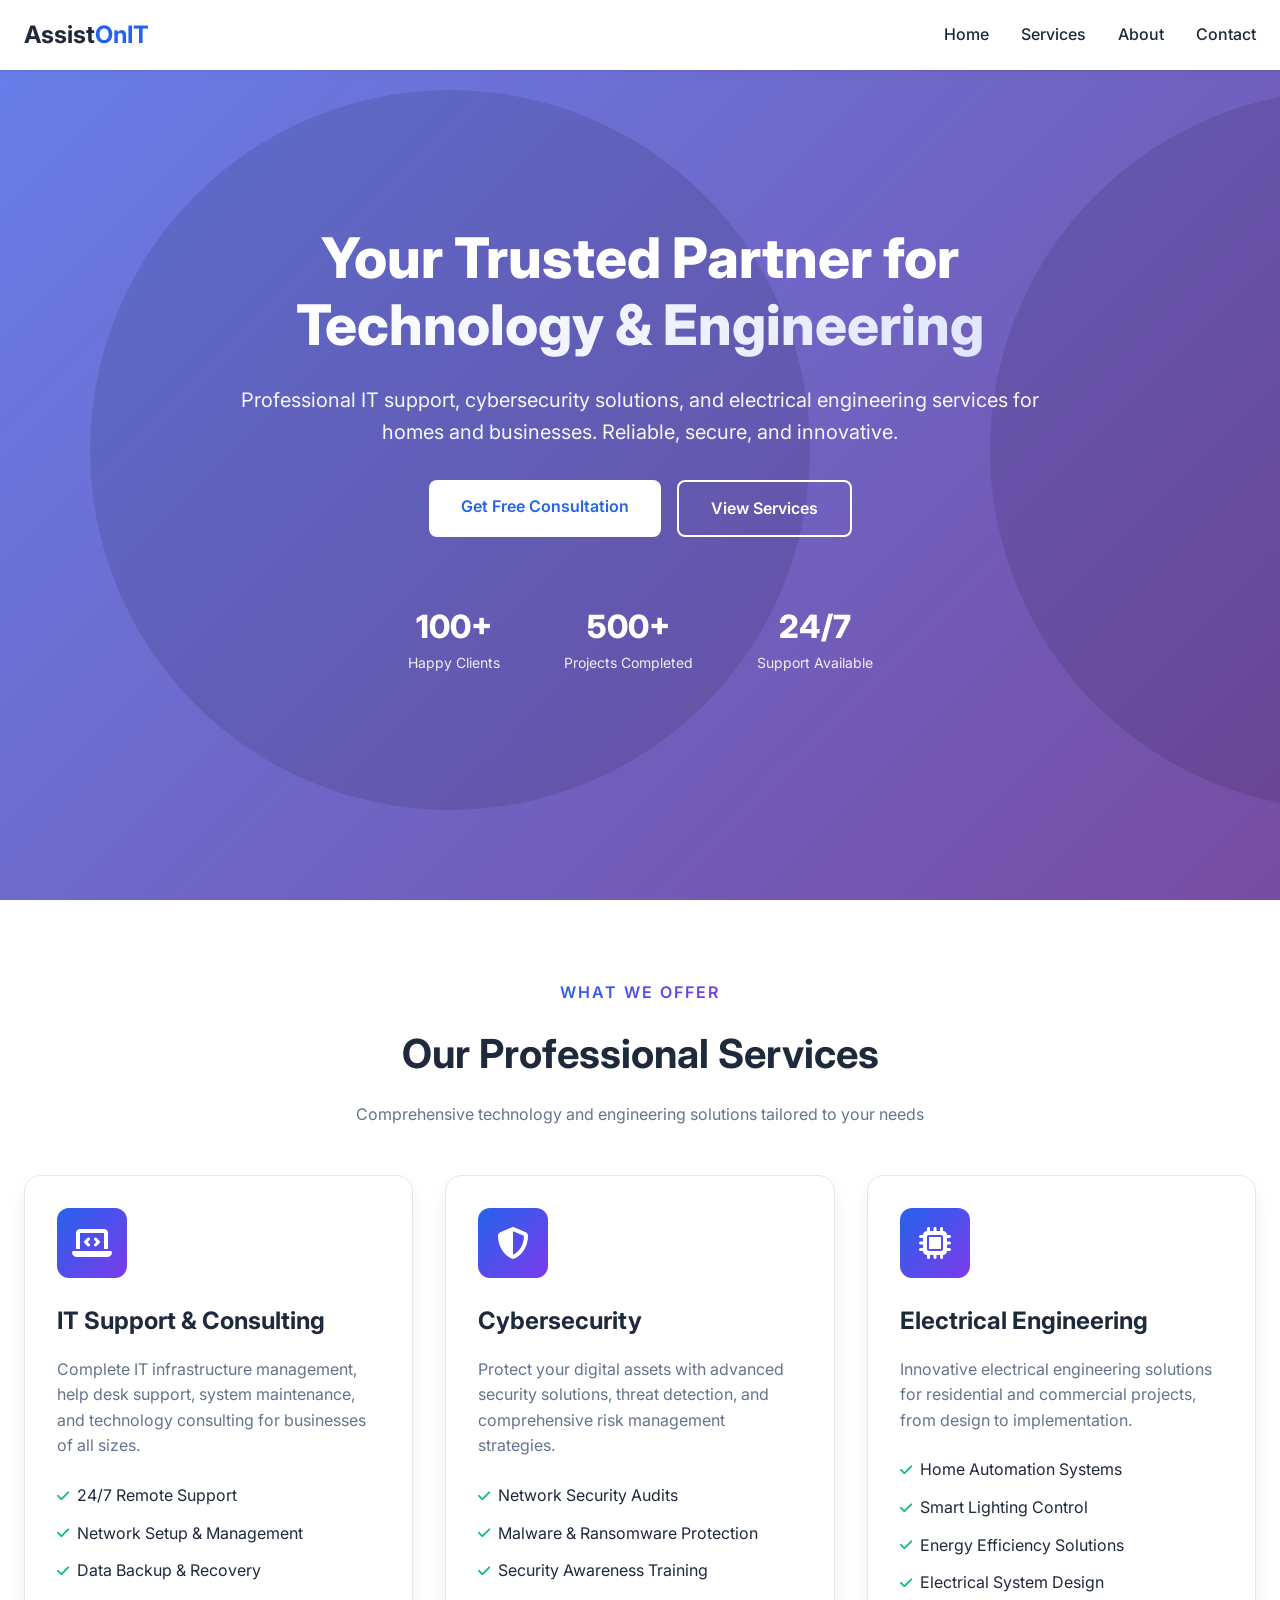
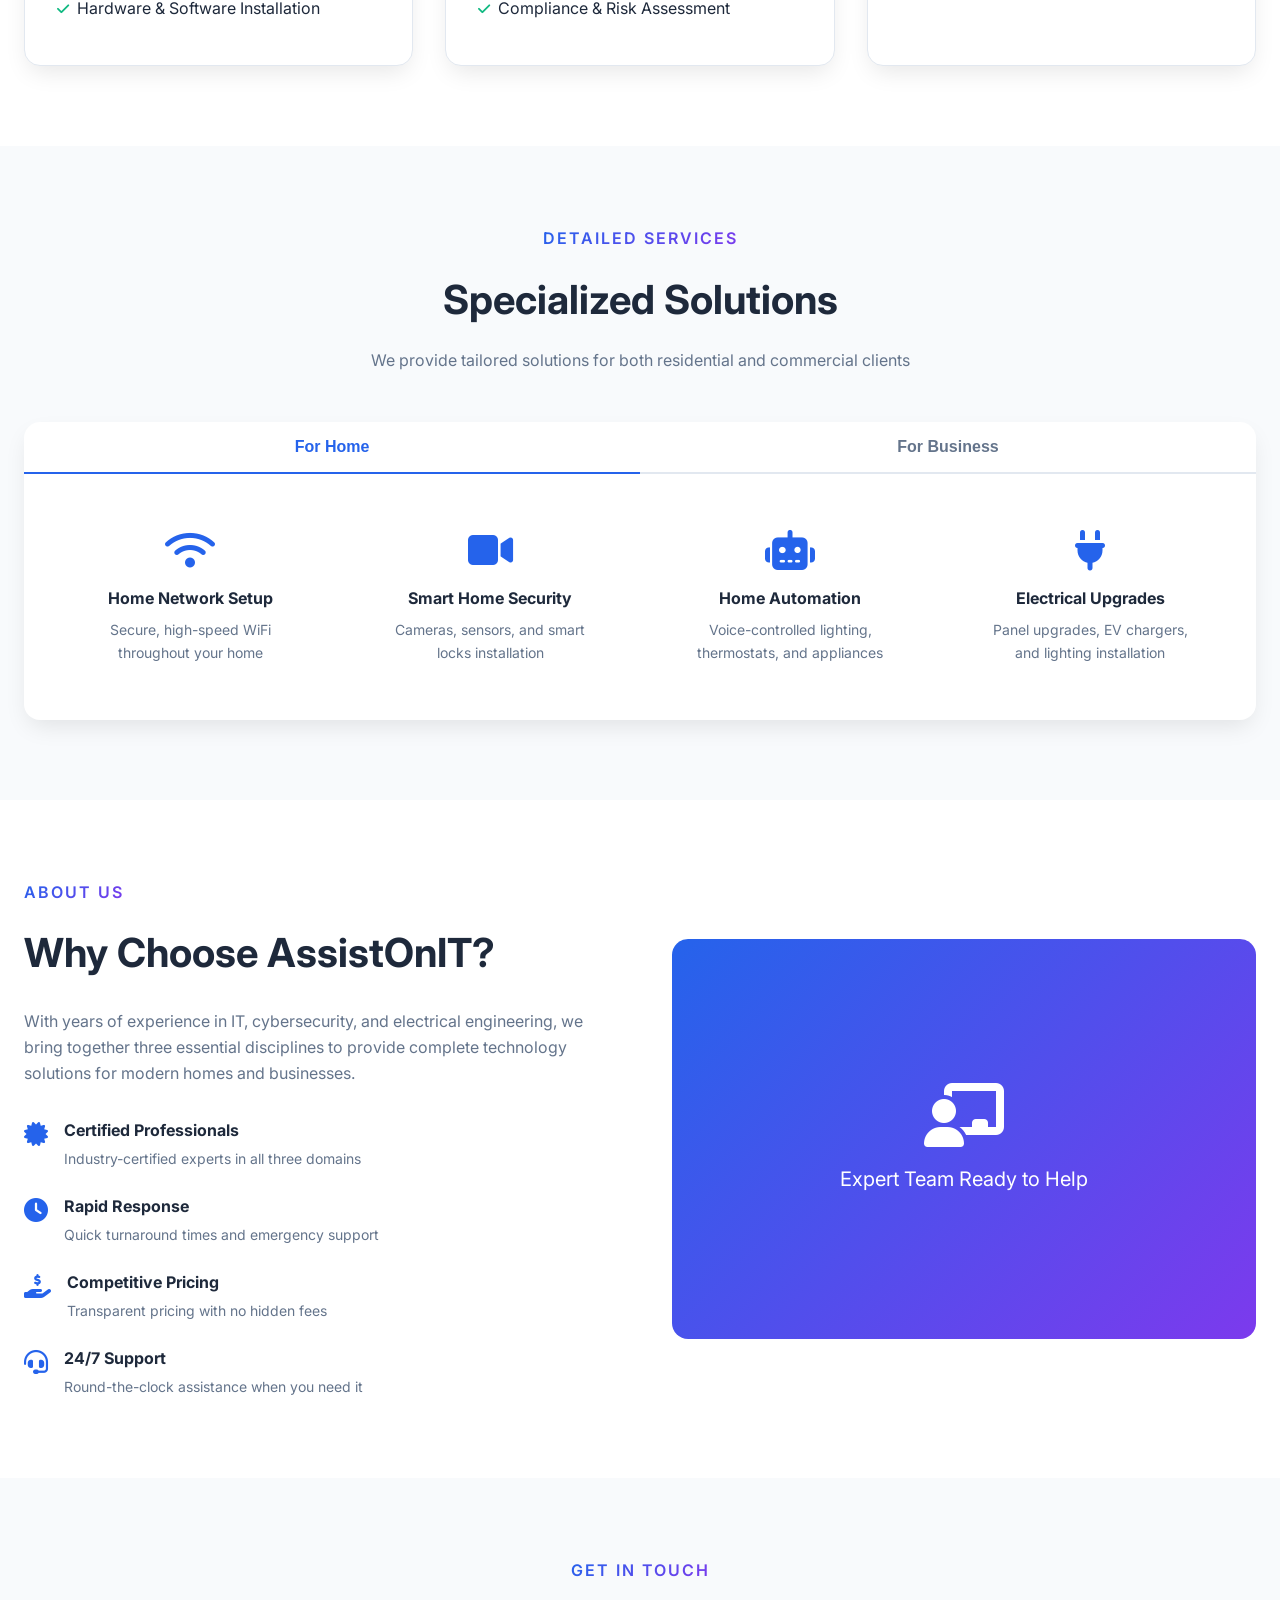
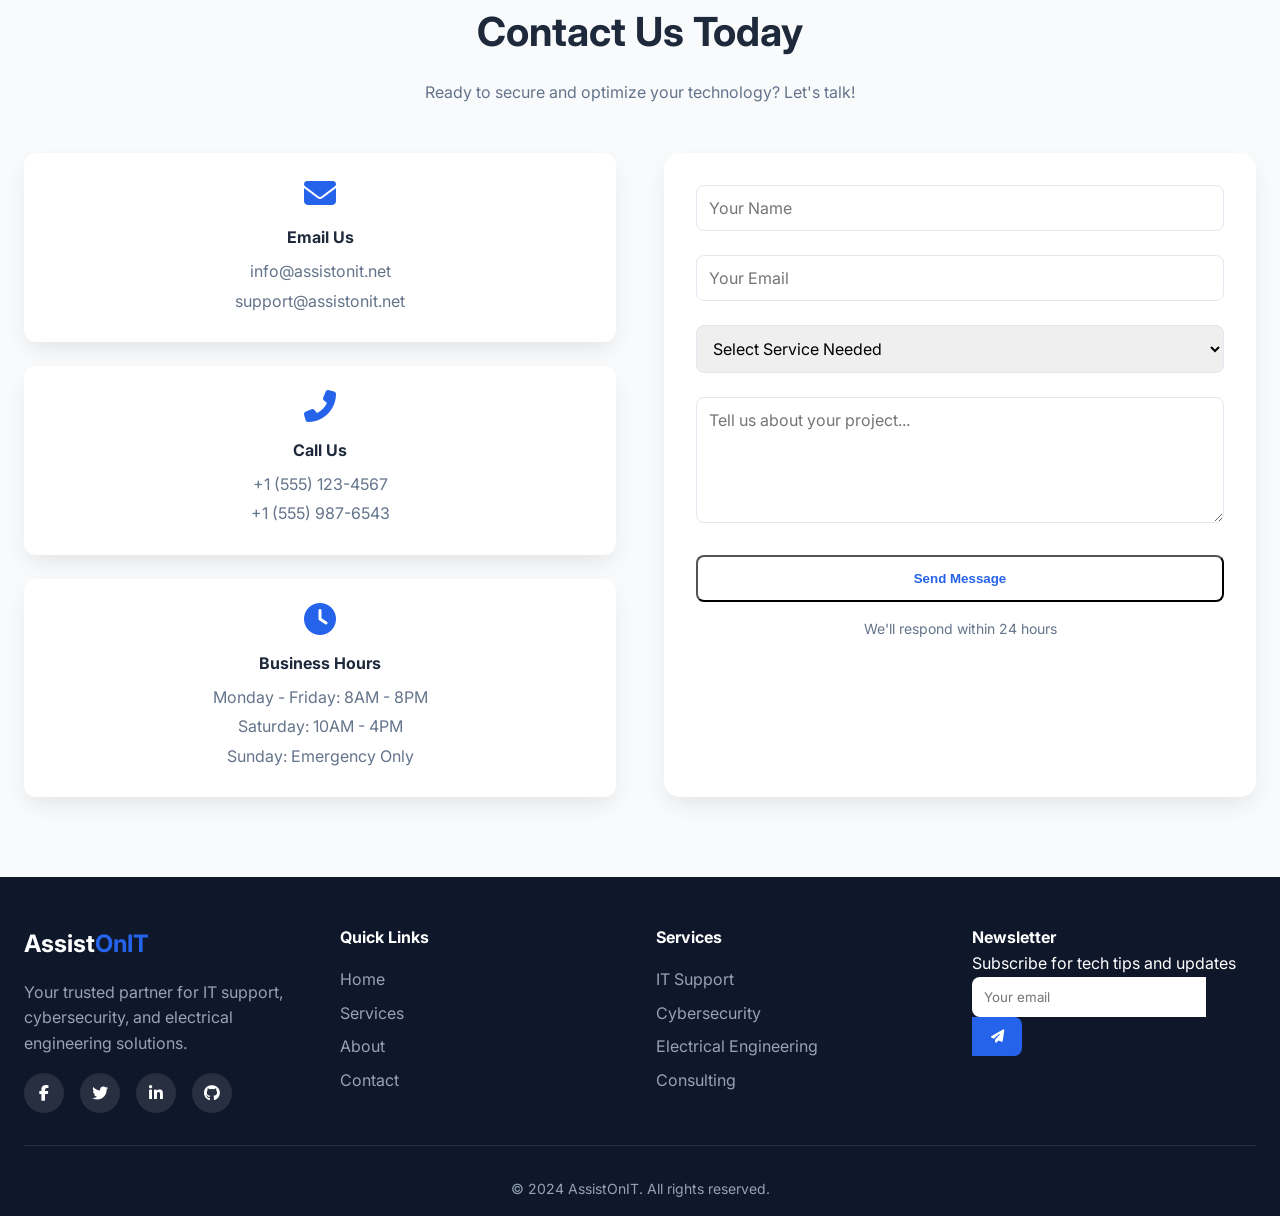
==== index.html @ c7873628 "Update index.html" ====
<!DOCTYPE html>
<html lang="en">
<head>
    <meta charset="UTF-8">
    <meta name="viewport" content="width=device-width, initial-scale=1.0">
    <meta name="description" content="Professional IT Support, Cybersecurity, and Electrical Engineering services for homes and businesses. Secure, reliable, innovative solutions.">
    <meta name="keywords" content="IT support, cybersecurity, electrical engineering, home automation, business IT, network security">
    <meta name="author" content="AssistOnIT">
    <title>AssistOnIT | IT Support, Cybersecurity & Electrical Engineering</title>
    <link rel="stylesheet" href="styles.css">
    <link rel="preconnect" href="https://fonts.googleapis.com">
    <link rel="preconnect" href="https://fonts.gstatic.com" crossorigin>
    <link href="https://fonts.googleapis.com/css2?family=Inter:opsz,wght@14..32,300;14..32,400;14..32,500;14..32,600;14..32,700&display=swap" rel="stylesheet">
    <link rel="stylesheet" href="https://cdnjs.cloudflare.com/ajax/libs/font-awesome/6.4.0/css/all.min.css">
</head>
<body>
    <!-- Navigation -->
    <nav class="navbar">
        <div class="nav-container">
            <div class="nav-logo">
                <a href="#home">Assist<span>OnIT</span></a>
            </div>
            <ul class="nav-menu">
                <li><a href="#home">Home</a></li>
                <li><a href="#services">Services</a></li>
                <li><a href="#about">About</a></li>
                <li><a href="#contact">Contact</a></li>
            </ul>
            <div class="hamburger">
                <span></span>
                <span></span>
                <span></span>
            </div>
        </div>
    </nav>

    <!-- Hero Section -->
    <section id="home" class="hero">
        <div class="hero-container">
            <div class="hero-content">
                <h1 class="hero-title">
                    Your Trusted Partner for<br>
                    <span class="highlight">Technology & Engineering</span>
                </h1>
                <p class="hero-subtitle">
                    Professional IT support, cybersecurity solutions, and electrical engineering services 
                    for homes and businesses. Reliable, secure, and innovative.
                </p>
                <div class="hero-buttons">
                    <a href="#contact" class="btn btn-primary">Get Free Consultation</a>
                    <a href="#services" class="btn btn-secondary">View Services</a>
                </div>
            </div>
            <div class="hero-stats">
                <div class="stat">
                    <h3>100+</h3>
                    <p>Happy Clients</p>
                </div>
                <div class="stat">
                    <h3>500+</h3>
                    <p>Projects Completed</p>
                </div>
                <div class="stat">
                    <h3>24/7</h3>
                    <p>Support Available</p>
                </div>
            </div>
        </div>
    </section>

    <!-- Services Section -->
    <section id="services" class="services">
        <div class="container">
            <div class="section-header">
                <span class="section-tag">What We Offer</span>
                <h2>Our Professional Services</h2>
                <p>Comprehensive technology and engineering solutions tailored to your needs</p>
            </div>
            <div class="services-grid">
                <!-- IT Support -->
                <div class="service-card">
                    <div class="service-icon">
                        <i class="fas fa-laptop-code"></i>
                    </div>
                    <h3>IT Support & Consulting</h3>
                    <p>Complete IT infrastructure management, help desk support, system maintenance, and technology consulting for businesses of all sizes.</p>
                    <ul class="service-features">
                        <li><i class="fas fa-check"></i> 24/7 Remote Support</li>
                        <li><i class="fas fa-check"></i> Network Setup & Management</li>
                        <li><i class="fas fa-check"></i> Data Backup & Recovery</li>
                        <li><i class="fas fa-check"></i> Hardware & Software Installation</li>
                    </ul>
                </div>

                <!-- Cybersecurity -->
                <div class="service-card">
                    <div class="service-icon">
                        <i class="fas fa-shield-alt"></i>
                    </div>
                    <h3>Cybersecurity</h3>
                    <p>Protect your digital assets with advanced security solutions, threat detection, and comprehensive risk management strategies.</p>
                    <ul class="service-features">
                        <li><i class="fas fa-check"></i> Network Security Audits</li>
                        <li><i class="fas fa-check"></i> Malware & Ransomware Protection</li>
                        <li><i class="fas fa-check"></i> Security Awareness Training</li>
                        <li><i class="fas fa-check"></i> Compliance & Risk Assessment</li>
                    </ul>
                </div>

                <!-- Electrical Engineering -->
                <div class="service-card">
                    <div class="service-icon">
                        <i class="fas fa-microchip"></i>
                    </div>
                    <h3>Electrical Engineering</h3>
                    <p>Innovative electrical engineering solutions for residential and commercial projects, from design to implementation.</p>
                    <ul class="service-features">
                        <li><i class="fas fa-check"></i> Home Automation Systems</li>
                        <li><i class="fas fa-check"></i> Smart Lighting Control</li>
                        <li><i class="fas fa-check"></i> Energy Efficiency Solutions</li>
                        <li><i class="fas fa-check"></i> Electrical System Design</li>
                    </ul>
                </div>
            </div>
        </div>
    </section>

    <!-- Service Tabs for More Details -->
    <section class="service-details">
        <div class="container">
            <div class="section-header">
                <span class="section-tag">Detailed Services</span>
                <h2>Specialized Solutions</h2>
                <p>We provide tailored solutions for both residential and commercial clients</p>
            </div>
            <div class="tabs">
                <div class="tab-buttons">
                    <button class="tab-btn active" data-tab="home">For Home</button>
                    <button class="tab-btn" data-tab="business">For Business</button>
                </div>
                <div class="tab-content active" id="home-tab">
                    <div class="tab-grid">
                        <div class="tab-item">
                            <i class="fas fa-wifi"></i>
                            <h4>Home Network Setup</h4>
                            <p>Secure, high-speed WiFi throughout your home</p>
                        </div>
                        <div class="tab-item">
                            <i class="fas fa-video"></i>
                            <h4>Smart Home Security</h4>
                            <p>Cameras, sensors, and smart locks installation</p>
                        </div>
                        <div class="tab-item">
                            <i class="fas fa-robot"></i>
                            <h4>Home Automation</h4>
                            <p>Voice-controlled lighting, thermostats, and appliances</p>
                        </div>
                        <div class="tab-item">
                            <i class="fas fa-plug"></i>
                            <h4>Electrical Upgrades</h4>
                            <p>Panel upgrades, EV chargers, and lighting installation</p>
                        </div>
                    </div>
                </div>
                <div class="tab-content" id="business-tab">
                    <div class="tab-grid">
                        <div class="tab-item">
                            <i class="fas fa-server"></i>
                            <h4>Server Management</h4>
                            <p>On-premise and cloud server solutions</p>
                        </div>
                        <div class="tab-item">
                            <i class="fas fa-lock"></i>
                            <h4>Enterprise Security</h4>
                            <p>Firewalls, VPNs, and intrusion detection</p>
                        </div>
                        <div class="tab-item">
                            <i class="fas fa-chart-line"></i>
                            <h4>IT Infrastructure</h4>
                            <p>Scalable solutions for growing businesses</p>
                        </div>
                        <div class="tab-item">
                            <i class="fas fa-users"></i>
                            <h4>Managed Services</h4>
                            <p>Complete IT department outsourcing</p>
                        </div>
                    </div>
                </div>
            </div>
        </div>
    </section>

    <!-- About Section -->
    <section id="about" class="about">
        <div class="container">
            <div class="about-grid">
                <div class="about-content">
                    <span class="section-tag">About Us</span>
                    <h2>Why Choose AssistOnIT?</h2>
                    <p>With years of experience in IT, cybersecurity, and electrical engineering, we bring together three essential disciplines to provide complete technology solutions for modern homes and businesses.</p>
                    <div class="about-features">
                        <div class="about-feature">
                            <i class="fas fa-certificate"></i>
                            <div>
                                <h4>Certified Professionals</h4>
                                <p>Industry-certified experts in all three domains</p>
                            </div>
                        </div>
                        <div class="about-feature">
                            <i class="fas fa-clock"></i>
                            <div>
                                <h4>Rapid Response</h4>
                                <p>Quick turnaround times and emergency support</p>
                            </div>
                        </div>
                        <div class="about-feature">
                            <i class="fas fa-hand-holding-usd"></i>
                            <div>
                                <h4>Competitive Pricing</h4>
                                <p>Transparent pricing with no hidden fees</p>
                            </div>
                        </div>
                        <div class="about-feature">
                            <i class="fas fa-headset"></i>
                            <div>
                                <h4>24/7 Support</h4>
                                <p>Round-the-clock assistance when you need it</p>
                            </div>
                        </div>
                    </div>
                </div>
                <div class="about-image">
                    <div class="image-placeholder">
                        <i class="fas fa-chalkboard-user"></i>
                        <p>Expert Team Ready to Help</p>
                    </div>
                </div>
            </div>
        </div>
    </section>

    <!-- Contact Section -->
    <section id="contact" class="contact">
        <div class="container">
            <div class="section-header">
                <span class="section-tag">Get In Touch</span>
                <h2>Contact Us Today</h2>
                <p>Ready to secure and optimize your technology? Let's talk!</p>
            </div>
            <div class="contact-grid">
                <div class="contact-info">
                    <div class="info-card">
                        <i class="fas fa-envelope"></i>
                        <h4>Email Us</h4>
                        <p>info@assistonit.net</p>
                        <p>support@assistonit.net</p>
                    </div>
                    <div class="info-card">
                        <i class="fas fa-phone-alt"></i>
                        <h4>Call Us</h4>
                        <p>+1 (555) 123-4567</p>
                        <p>+1 (555) 987-6543</p>
                    </div>
                    <div class="info-card">
                        <i class="fas fa-clock"></i>
                        <h4>Business Hours</h4>
                        <p>Monday - Friday: 8AM - 8PM</p>
                        <p>Saturday: 10AM - 4PM</p>
                        <p>Sunday: Emergency Only</p>
                    </div>
                </div>
                <form class="contact-form" id="contactForm">
                    <div class="form-group">
                        <input type="text" id="name" name="name" placeholder="Your Name" required>
                    </div>
                    <div class="form-group">
                        <input type="email" id="email" name="email" placeholder="Your Email" required>
                    </div>
                    <div class="form-group">
                        <select id="service" name="service">
                            <option value="">Select Service Needed</option>
                            <option value="it">IT Support</option>
                            <option value="cybersecurity">Cybersecurity</option>
                            <option value="electrical">Electrical Engineering</option>
                            <option value="multiple">Multiple Services</option>
                        </select>
                    </div>
                    <div class="form-group">
                        <textarea id="message" name="message" rows="5" placeholder="Tell us about your project..." required></textarea>
                    </div>
                    <button type="submit" class="btn btn-primary btn-block">Send Message</button>
                    <p class="form-note">We'll respond within 24 hours</p>
                </form>
            </div>
        </div>
    </section>

    <!-- Footer -->
    <footer class="footer">
        <div class="container">
            <div class="footer-grid">
                <div class="footer-about">
                    <h3>Assist<span>OnIT</span></h3>
                    <p>Your trusted partner for IT support, cybersecurity, and electrical engineering solutions.</p>
                    <div class="social-links">
                        <a href="#"><i class="fab fa-facebook-f"></i></a>
                        <a href="#"><i class="fab fa-twitter"></i></a>
                        <a href="#"><i class="fab fa-linkedin-in"></i></a>
                        <a href="#"><i class="fab fa-github"></i></a>
                    </div>
                </div>
                <div class="footer-links">
                    <h4>Quick Links</h4>
                    <ul>
                        <li><a href="#home">Home</a></li>
                        <li><a href="#services">Services</a></li>
                        <li><a href="#about">About</a></li>
                        <li><a href="#contact">Contact</a></li>
                    </ul>
                </div>
                <div class="footer-links">
                    <h4>Services</h4>
                    <ul>
                        <li><a href="#">IT Support</a></li>
                        <li><a href="#">Cybersecurity</a></li>
                        <li><a href="#">Electrical Engineering</a></li>
                        <li><a href="#">Consulting</a></li>
                    </ul>
                </div>
                <div class="footer-newsletter">
                    <h4>Newsletter</h4>
                    <p>Subscribe for tech tips and updates</p>
                    <form id="newsletterForm">
                        <input type="email" placeholder="Your email" required>
                        <button type="submit"><i class="fas fa-paper-plane"></i></button>
                    </form>
                </div>
            </div>
            <div class="footer-bottom">
                <p>&copy; 2024 AssistOnIT. All rights reserved.</p>
            </div>
        </div>
    </footer>

    <script src="scripts.js"></script>
</body>
</html>
---- styles.css ----
/* Reset and Base Styles */
* {
    margin: 0;
    padding: 0;
    box-sizing: border-box;
}

:root {
    --primary-color: #2563eb;
    --primary-dark: #1e40af;
    --secondary-color: #7c3aed;
    --dark-bg: #0f172a;
    --light-bg: #f8fafc;
    --text-dark: #1e293b;
    --text-light: #64748b;
    --white: #ffffff;
    --success: #10b981;
    --gradient: linear-gradient(135deg, var(--primary-color) 0%, var(--secondary-color) 100%);
    --shadow: 0 10px 25px -5px rgba(0, 0, 0, 0.1);
    --shadow-lg: 0 20px 40px -12px rgba(0, 0, 0, 0.15);
}

html {
    scroll-behavior: smooth;
}

body {
    font-family: 'Inter', sans-serif;
    color: var(--text-dark);
    line-height: 1.6;
    overflow-x: hidden;
}

.container {
    max-width: 1280px;
    margin: 0 auto;
    padding: 0 24px;
}

/* Navigation */
.navbar {
    position: fixed;
    top: 0;
    width: 100%;
    background: var(--white);
    box-shadow: 0 1px 3px rgba(0, 0, 0, 0.1);
    z-index: 1000;
    transition: all 0.3s ease;
}

.nav-container {
    max-width: 1280px;
    margin: 0 auto;
    padding: 1rem 24px;
    display: flex;
    justify-content: space-between;
    align-items: center;
}

.nav-logo a {
    font-size: 1.5rem;
    font-weight: 700;
    text-decoration: none;
    color: var(--text-dark);
}

.nav-logo span {
    color: var(--primary-color);
}

.nav-menu {
    display: flex;
    gap: 2rem;
    list-style: none;
}

.nav-menu a {
    text-decoration: none;
    color: var(--text-dark);
    font-weight: 500;
    transition: color 0.3s;
}

.nav-menu a:hover {
    color: var(--primary-color);
}

.hamburger {
    display: none;
    flex-direction: column;
    cursor: pointer;
}

.hamburger span {
    width: 25px;
    height: 3px;
    background: var(--text-dark);
    margin: 3px 0;
    transition: 0.3s;
}

/* Hero Section */
.hero {
    background: linear-gradient(135deg, #667eea 0%, #764ba2 100%);
    min-height: 100vh;
    display: flex;
    align-items: center;
    padding-top: 80px;
    position: relative;
    overflow: hidden;
}

.hero::before {
    content: '';
    position: absolute;
    top: 0;
    left: 0;
    right: 0;
    bottom: 0;
    background: url('data:image/svg+xml,<svg xmlns="http://www.w3.org/2000/svg" viewBox="0 0 200 200"><path fill="rgba(255,255,255,0.05)" d="M0 0h200v200H0z"/><circle cx="100" cy="100" r="80"/></svg>');
    opacity: 0.1;
}

.hero-container {
    max-width: 1280px;
    margin: 0 auto;
    padding: 0 24px;
    position: relative;
    z-index: 1;
}

.hero-content {
    text-align: center;
    color: var(--white);
    max-width: 800px;
    margin: 0 auto;
}

.hero-title {
    font-size: 3.5rem;
    font-weight: 800;
    margin-bottom: 1.5rem;
    line-height: 1.2;
}

.highlight {
    background: linear-gradient(135deg, #fff 0%, #e0e7ff 100%);
    background-clip: text;
    -webkit-background-clip: text;
    -webkit-text-fill-color: transparent;
}

.hero-subtitle {
    font-size: 1.25rem;
    margin-bottom: 2rem;
    opacity: 0.95;
}

.hero-buttons {
    display: flex;
    gap: 1rem;
    justify-content: center;
    margin-bottom: 4rem;
}

.btn {
    padding: 0.875rem 2rem;
    border-radius: 8px;
    text-decoration: none;
    font-weight: 600;
    transition: all 0.3s;
    display: inline-block;
}

.btn-primary {
    background: var(--white);
    color: var(--primary-color);
}

.btn-primary:hover {
    transform: translateY(-2px);
    box-shadow: var(--shadow);
}

.btn-secondary {
    background: transparent;
    color: var(--white);
    border: 2px solid var(--white);
}

.btn-secondary:hover {
    background: var(--white);
    color: var(--primary-color);
    transform: translateY(-2px);
}

.btn-block {
    display: block;
    width: 100%;
    text-align: center;
}

.hero-stats {
    display: flex;
    justify-content: center;
    gap: 4rem;
    margin-top: 2rem;
}

.stat {
    text-align: center;
    color: var(--white);
}

.stat h3 {
    font-size: 2rem;
    font-weight: 800;
}

.stat p {
    font-size: 0.875rem;
    opacity: 0.9;
}

/* Section Styles */
section {
    padding: 80px 0;
}

.section-header {
    text-align: center;
    margin-bottom: 3rem;
}

.section-tag {
    display: inline-block;
    background: linear-gradient(135deg, var(--primary-color), var(--secondary-color));
    color: transparent;
    background-clip: text;
    -webkit-background-clip: text;
    font-weight: 600;
    text-transform: uppercase;
    letter-spacing: 2px;
    margin-bottom: 1rem;
}

.section-header h2 {
    font-size: 2.5rem;
    margin-bottom: 1rem;
}

.section-header p {
    color: var(--text-light);
    max-width: 600px;
    margin: 0 auto;
}

/* Services Grid */
.services-grid {
    display: grid;
    grid-template-columns: repeat(auto-fit, minmax(320px, 1fr));
    gap: 2rem;
}

.service-card {
    background: var(--white);
    border-radius: 16px;
    padding: 2rem;
    transition: all 0.3s;
    box-shadow: var(--shadow);
    border: 1px solid #e2e8f0;
}

.service-card:hover {
    transform: translateY(-5px);
    box-shadow: var(--shadow-lg);
}

.service-icon {
    width: 70px;
    height: 70px;
    background: linear-gradient(135deg, var(--primary-color), var(--secondary-color));
    border-radius: 12px;
    display: flex;
    align-items: center;
    justify-content: center;
    margin-bottom: 1.5rem;
}

.service-icon i {
    font-size: 2rem;
    color: var(--white);
}

.service-card h3 {
    font-size: 1.5rem;
    margin-bottom: 1rem;
}

.service-card > p {
    color: var(--text-light);
    margin-bottom: 1.5rem;
}

.service-features {
    list-style: none;
}

.service-features li {
    margin-bottom: 0.75rem;
    display: flex;
    align-items: center;
    gap: 0.5rem;
}

.service-features i {
    color: var(--success);
    font-size: 0.875rem;
}

/* Tabs Section */
.service-details {
    background: var(--light-bg);
}

.tabs {
    background: var(--white);
    border-radius: 16px;
    overflow: hidden;
    box-shadow: var(--shadow);
}

.tab-buttons {
    display: flex;
    border-bottom: 2px solid #e2e8f0;
}

.tab-btn {
    flex: 1;
    padding: 1rem;
    background: none;
    border: none;
    font-size: 1rem;
    font-weight: 600;
    cursor: pointer;
    transition: all 0.3s;
    color: var(--text-light);
}

.tab-btn.active {
    color: var(--primary-color);
    border-bottom: 2px solid var(--primary-color);
    margin-bottom: -2px;
}

.tab-content {
    display: none;
    padding: 2rem;
}

.tab-content.active {
    display: block;
}

.tab-grid {
    display: grid;
    grid-template-columns: repeat(auto-fit, minmax(200px, 1fr));
    gap: 2rem;
}

.tab-item {
    text-align: center;
    padding: 1.5rem;
}

.tab-item i {
    font-size: 2.5rem;
    color: var(--primary-color);
    margin-bottom: 1rem;
}

.tab-item h4 {
    margin-bottom: 0.5rem;
}

.tab-item p {
    color: var(--text-light);
    font-size: 0.875rem;
}

/* About Section */
.about-grid {
    display: grid;
    grid-template-columns: 1fr 1fr;
    gap: 4rem;
    align-items: center;
}

.about-content .section-tag {
    margin-bottom: 1rem;
}

.about-content h2 {
    font-size: 2.5rem;
    margin-bottom: 1.5rem;
}

.about-content > p {
    color: var(--text-light);
    margin-bottom: 2rem;
}

.about-features {
    display: grid;
    gap: 1.5rem;
}

.about-feature {
    display: flex;
    gap: 1rem;
    align-items: flex-start;
}

.about-feature i {
    font-size: 1.5rem;
    color: var(--primary-color);
    margin-top: 0.25rem;
}

.about-feature h4 {
    margin-bottom: 0.25rem;
}

.about-feature p {
    color: var(--text-light);
    font-size: 0.875rem;
}

.about-image {
    background: linear-gradient(135deg, var(--primary-color), var(--secondary-color));
    border-radius: 16px;
    padding: 3rem;
    text-align: center;
    min-height: 400px;
    display: flex;
    align-items: center;
    justify-content: center;
}

.image-placeholder i {
    font-size: 4rem;
    color: var(--white);
    margin-bottom: 1rem;
}

.image-placeholder p {
    color: var(--white);
    font-size: 1.25rem;
}

/* Contact Section */
.contact {
    background: var(--light-bg);
}

.contact-grid {
    display: grid;
    grid-template-columns: 1fr 1fr;
    gap: 3rem;
}

.contact-info {
    display: grid;
    gap: 1.5rem;
}

.info-card {
    background: var(--white);
    padding: 1.5rem;
    border-radius: 12px;
    box-shadow: var(--shadow);
    text-align: center;
}

.info-card i {
    font-size: 2rem;
    color: var(--primary-color);
    margin-bottom: 1rem;
}

.info-card h4 {
    margin-bottom: 0.5rem;
}

.info-card p {
    color: var(--text-light);
    margin: 0.25rem 0;
}

.contact-form {
    background: var(--white);
    padding: 2rem;
    border-radius: 16px;
    box-shadow: var(--shadow);
}

.form-group {
    margin-bottom: 1.5rem;
}

.form-group input,
.form-group select,
.form-group textarea {
    width: 100%;
    padding: 0.75rem;
    border: 1px solid #e2e8f0;
    border-radius: 8px;
    font-family: inherit;
    font-size: 1rem;
    transition: all 0.3s;
}

.form-group input:focus,
.form-group select:focus,
.form-group textarea:focus {
    outline: none;
    border-color: var(--primary-color);
    box-shadow: 0 0 0 3px rgba(37, 99, 235, 0.1);
}

.form-note {
    text-align: center;
    font-size: 0.875rem;
    color: var(--text-light);
    margin-top: 1rem;
}

/* Footer */
.footer {
    background: var(--dark-bg);
    color: var(--white);
    padding: 3rem 0 1rem;
}

.footer-grid {
    display: grid;
    grid-template-columns: repeat(auto-fit, minmax(250px, 1fr));
    gap: 2rem;
    margin-bottom: 2rem;
}

.footer-about h3 {
    font-size: 1.5rem;
    margin-bottom: 1rem;
}

.footer-about span {
    color: var(--primary-color);
}

.footer-about p {
    color: #94a3b8;
    margin-bottom: 1rem;
}

.social-links {
    display: flex;
    gap: 1rem;
}

.social-links a {
    width: 40px;
    height: 40px;
    background: rgba(255, 255, 255, 0.1);
    border-radius: 50%;
    display: flex;
    align-items: center;
    justify-content: center;
    color: var(--white);
    text-decoration: none;
    transition: all 0.3s;
}

.social-links a:hover {
    background: var(--primary-color);
    transform: translateY(-2px);
}

.footer-links h4 {
    margin-bottom: 1rem;
}

.footer-links ul {
    list-style: none;
}

.footer-links li {
    margin-bottom: 0.5rem;
}

.footer-links a {
    color: #94a3b8;
    text-decoration: none;
    transition: color 0.3s;
}

.footer-links a:hover {
    color: var(--white);
}

.footer-newsletter input {
    width: calc(100% - 50px);
    padding: 0.75rem;
    border: none;
    border-radius: 8px 0 0 8px;
    font-family: inherit;
}

.footer-newsletter button {
    width: 50px;
    padding: 0.75rem;
    background: var(--primary-color);
    border: none;
    border-radius: 0 8px 8px 0;
    color: var(--white);
    cursor: pointer;
    transition: all 0.3s;
}

.footer-newsletter button:hover {
    background: var(--primary-dark);
}

.footer-bottom {
    text-align: center;
    padding-top: 2rem;
    border-top: 1px solid rgba(255, 255, 255, 0.1);
    color: #94a3b8;
    font-size: 0.875rem;
}

/* Responsive Design */
@media (max-width: 768px) {
    .hamburger {
        display: flex;
    }
    
    .nav-menu {
        position: fixed;
        left: -100%;
        top: 70px;
        flex-direction: column;
        background: var(--white);
        width: 100%;
        text-align: center;
        transition: 0.3s;
        box-shadow: 0 10px 27px rgba(0, 0, 0, 0.05);
        padding: 2rem 0;
    }
    
    .nav-menu.active {
        left: 0;
    }
    
    .hero-title {
        font-size: 2rem;
    }
    
    .hero-buttons {
        flex-direction: column;
        align-items: center;
    }
    
    .hero-stats {
        flex-direction: column;
        gap: 1.5rem;
    }
    
    .section-header h2 {
        font-size: 1.75rem;
    }
    
    .about-grid,
    .contact-grid {
        grid-template-columns: 1fr;
    }
    
    .services-grid {
        grid-template-columns: 1fr;
    }
    
    .tab-buttons {
        flex-direction: column;
    }
    
    .tab-btn {
        border-bottom: 1px solid #e2e8f0;
    }
    
    .tab-btn.active {
        border-bottom: 1px solid var(--primary-color);
        margin-bottom: 0;
    }
}

@media (max-width: 480px) {
    .container {
        padding: 0 16px;
    }
    
    .hero-title {
        font-size: 1.75rem;
    }
    
    .service-card {
        padding: 1.5rem;
    }
}
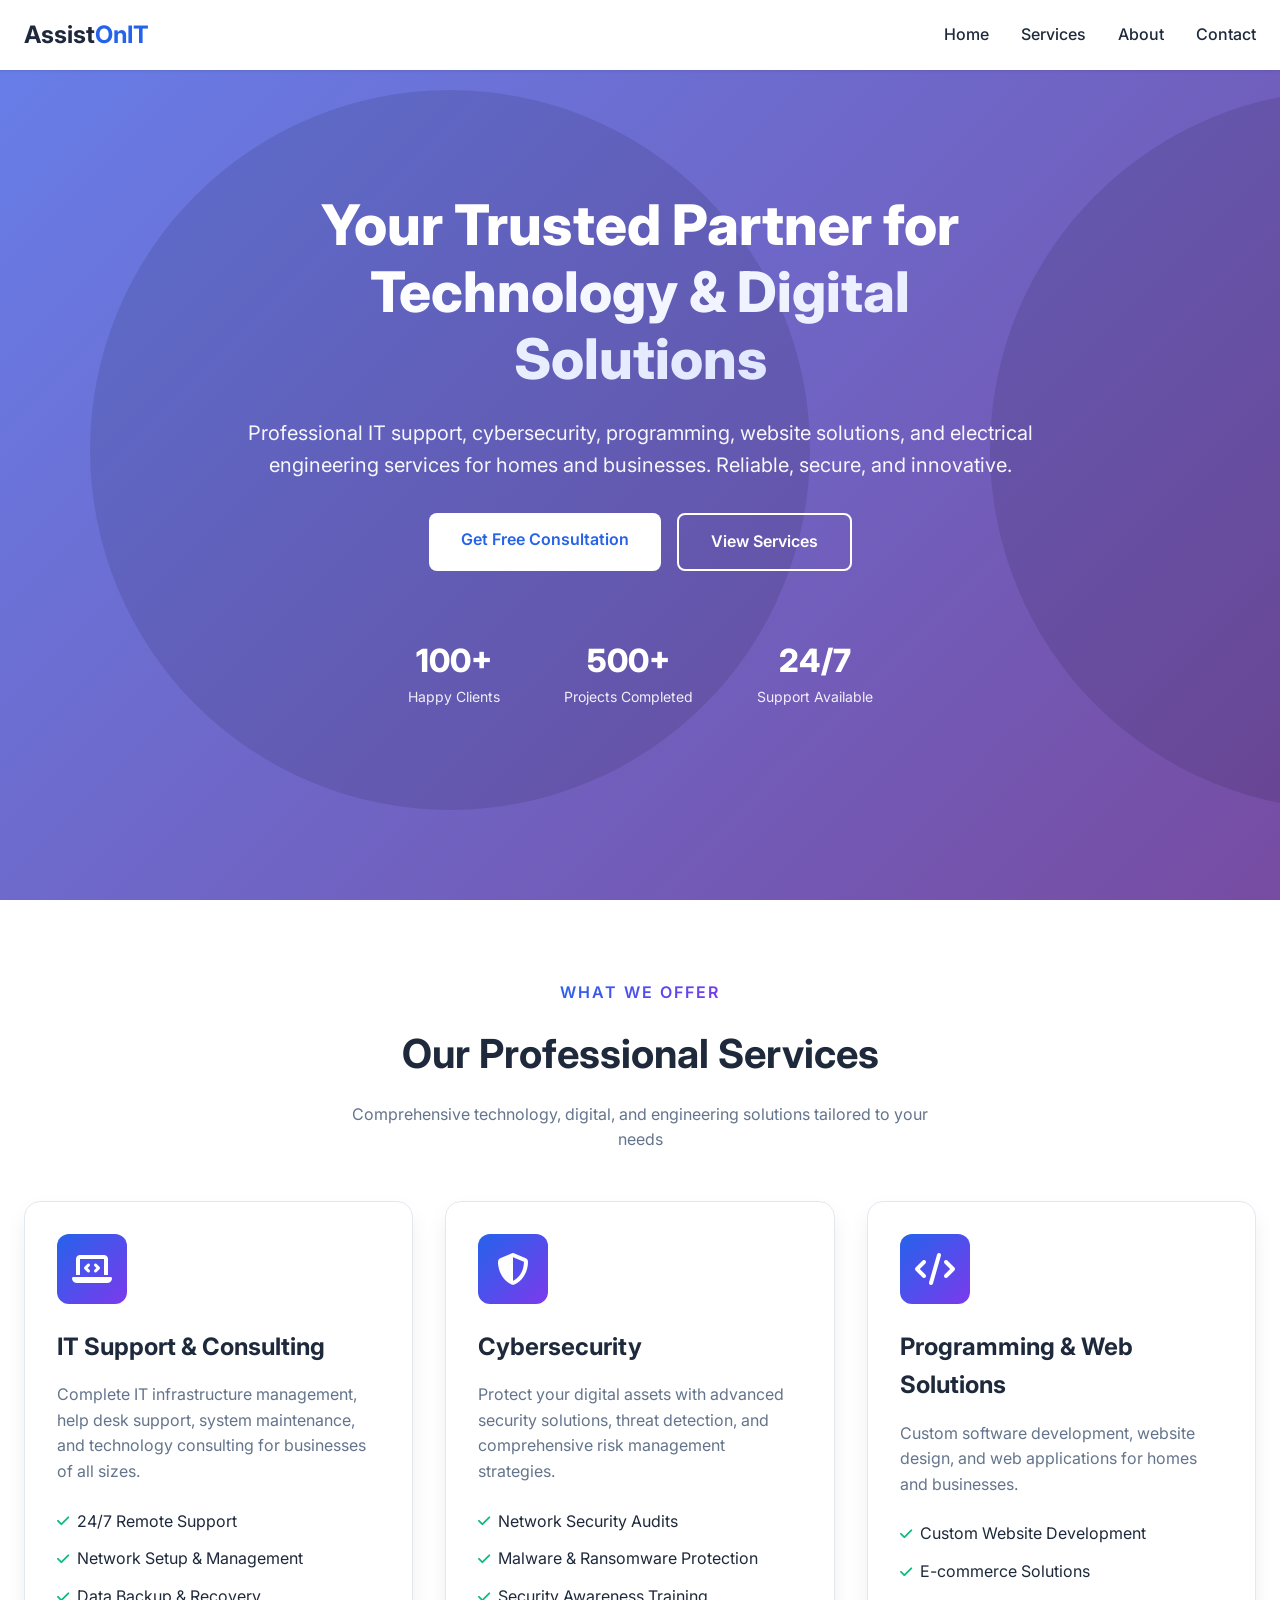
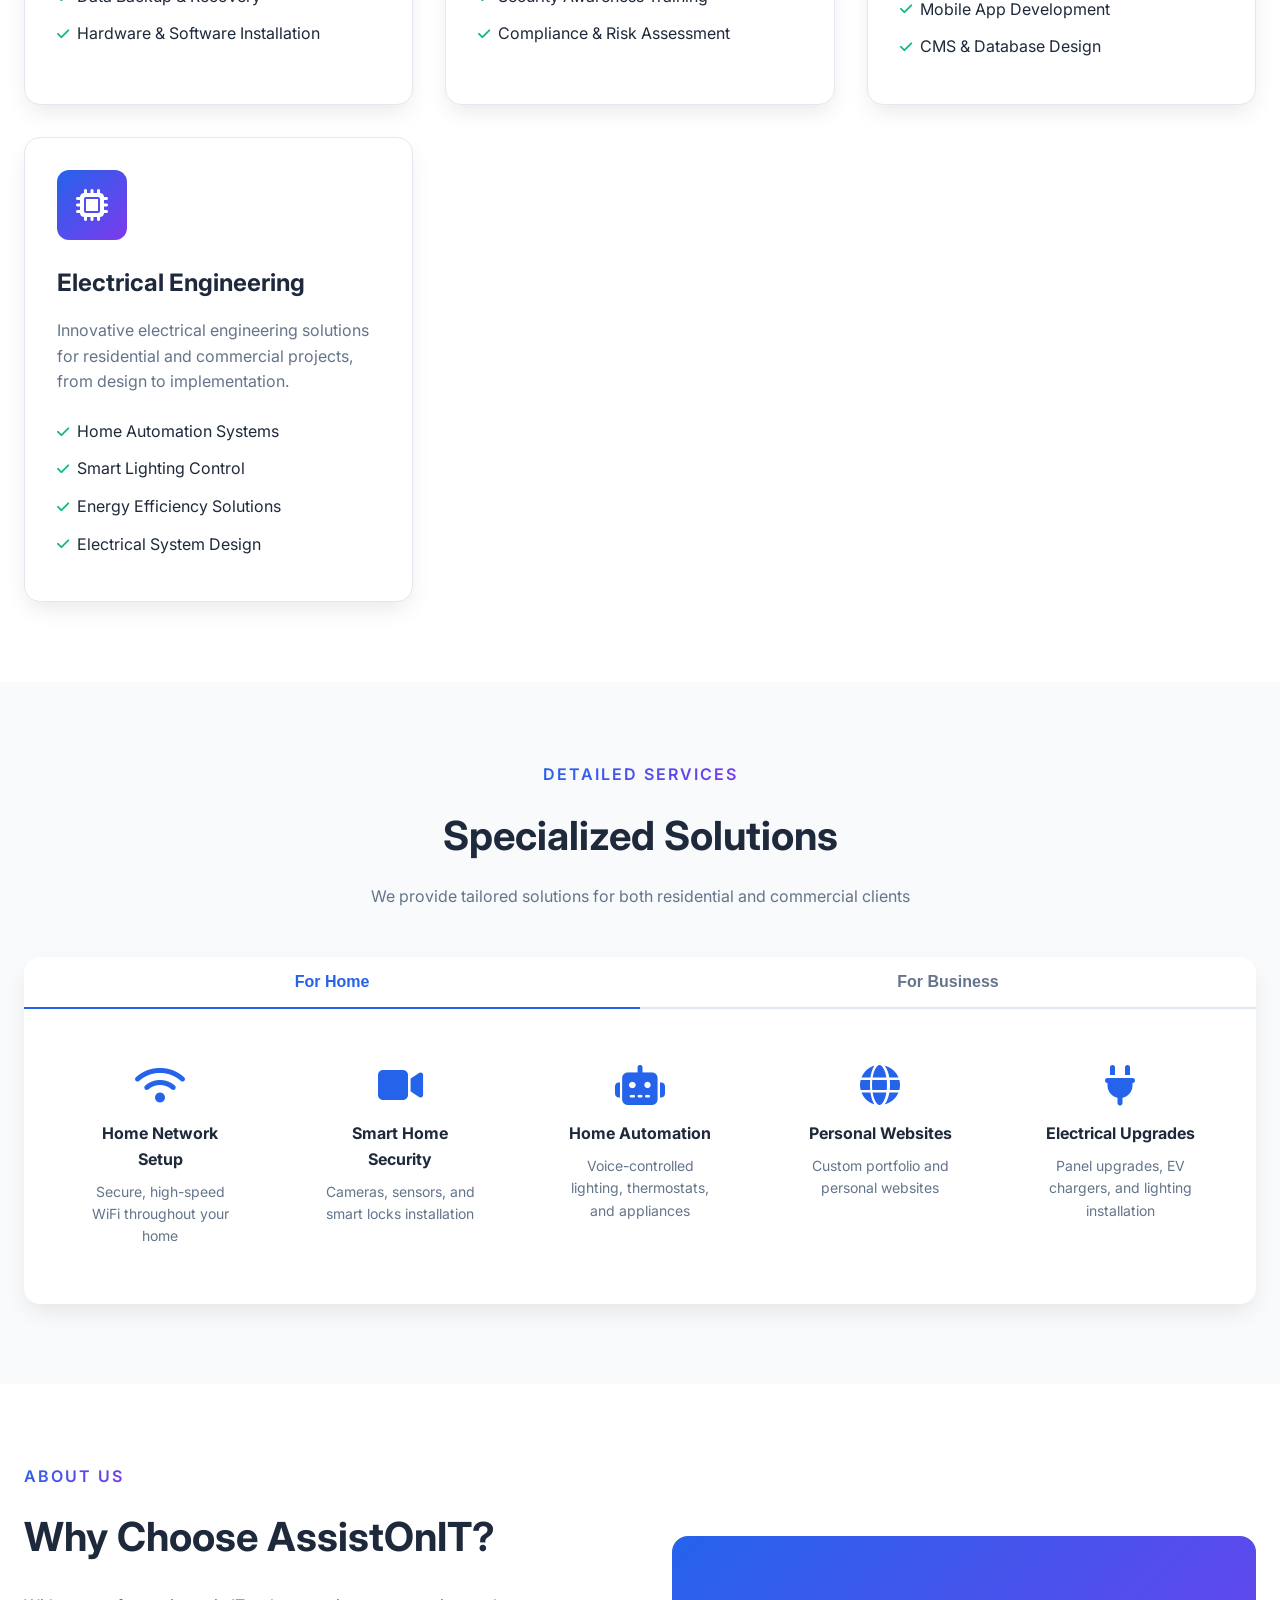
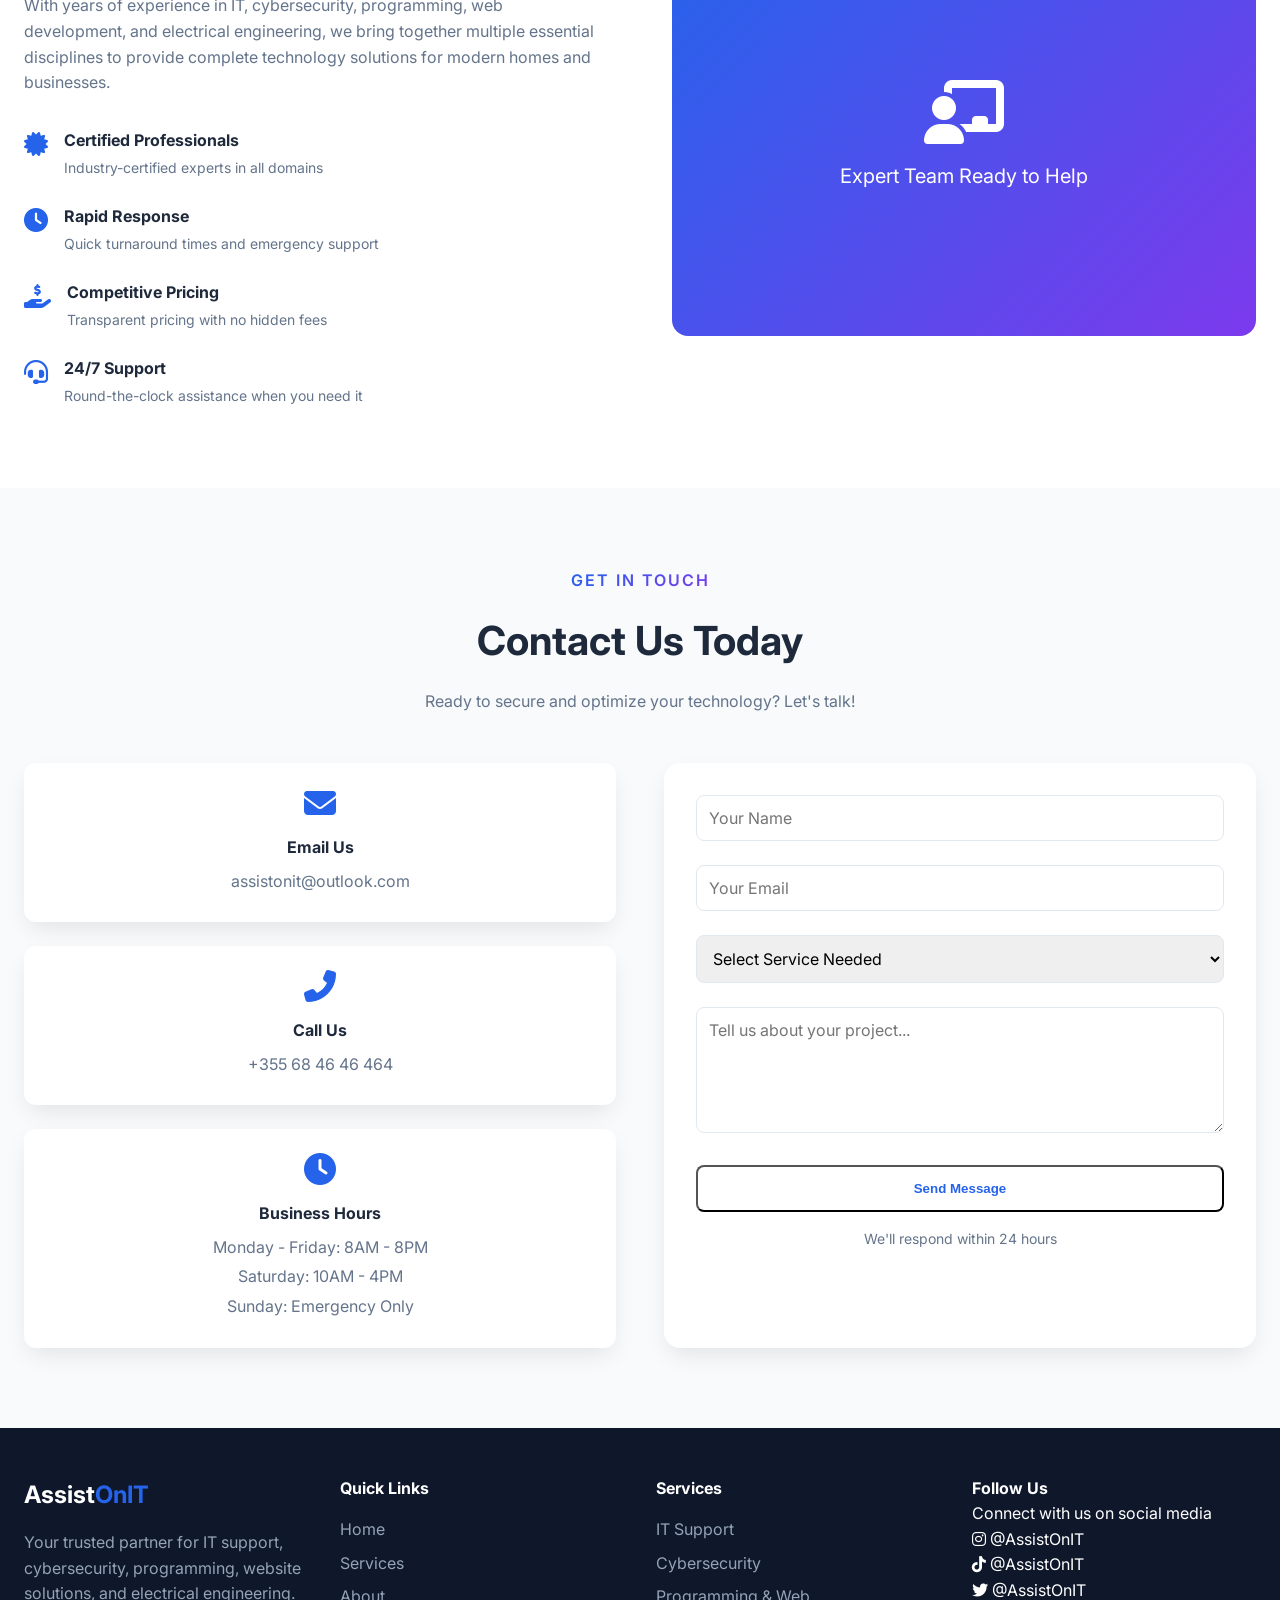
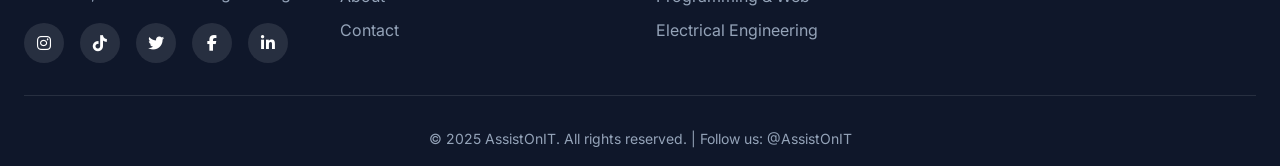
==== commit 54979e7c: "Update index.html" ====
--- a/index.html
+++ b/index.html
@@ -3,10 +3,10 @@
 <head>
     <meta charset="UTF-8">
     <meta name="viewport" content="width=device-width, initial-scale=1.0">
-    <meta name="description" content="Professional IT Support, Cybersecurity, and Electrical Engineering services for homes and businesses. Secure, reliable, innovative solutions.">
-    <meta name="keywords" content="IT support, cybersecurity, electrical engineering, home automation, business IT, network security">
+    <meta name="description" content="Professional IT Support, Cybersecurity, Electrical Engineering, Programming and Website Solutions for homes and businesses. Secure, reliable, innovative solutions.">
+    <meta name="keywords" content="IT support, cybersecurity, electrical engineering, programming, web development, home automation, business IT, network security, website solutions">
     <meta name="author" content="AssistOnIT">
-    <title>AssistOnIT | IT Support, Cybersecurity & Electrical Engineering</title>
+    <title>AssistOnIT | IT Support, Cybersecurity, Programming & Electrical Engineering</title>
     <link rel="stylesheet" href="styles.css">
     <link rel="preconnect" href="https://fonts.googleapis.com">
     <link rel="preconnect" href="https://fonts.gstatic.com" crossorigin>
@@ -40,10 +40,10 @@
             <div class="hero-content">
                 <h1 class="hero-title">
                     Your Trusted Partner for<br>
-                    <span class="highlight">Technology & Engineering</span>
+                    <span class="highlight">Technology & Digital Solutions</span>
                 </h1>
                 <p class="hero-subtitle">
-                    Professional IT support, cybersecurity solutions, and electrical engineering services 
+                    Professional IT support, cybersecurity, programming, website solutions, and electrical engineering services 
                     for homes and businesses. Reliable, secure, and innovative.
                 </p>
                 <div class="hero-buttons">
@@ -74,7 +74,7 @@
             <div class="section-header">
                 <span class="section-tag">What We Offer</span>
                 <h2>Our Professional Services</h2>
-                <p>Comprehensive technology and engineering solutions tailored to your needs</p>
+                <p>Comprehensive technology, digital, and engineering solutions tailored to your needs</p>
             </div>
             <div class="services-grid">
                 <!-- IT Support -->
@@ -107,6 +107,21 @@
                     </ul>
                 </div>
 
+                <!-- Programming & Web Solutions -->
+                <div class="service-card">
+                    <div class="service-icon">
+                        <i class="fas fa-code"></i>
+                    </div>
+                    <h3>Programming & Web Solutions</h3>
+                    <p>Custom software development, website design, and web applications for homes and businesses.</p>
+                    <ul class="service-features">
+                        <li><i class="fas fa-check"></i> Custom Website Development</li>
+                        <li><i class="fas fa-check"></i> E-commerce Solutions</li>
+                        <li><i class="fas fa-check"></i> Mobile App Development</li>
+                        <li><i class="fas fa-check"></i> CMS & Database Design</li>
+                    </ul>
+                </div>
+
                 <!-- Electrical Engineering -->
                 <div class="service-card">
                     <div class="service-icon">
@@ -156,6 +171,11 @@
                             <p>Voice-controlled lighting, thermostats, and appliances</p>
                         </div>
                         <div class="tab-item">
+                            <i class="fas fa-globe"></i>
+                            <h4>Personal Websites</h4>
+                            <p>Custom portfolio and personal websites</p>
+                        </div>
+                        <div class="tab-item">
                             <i class="fas fa-plug"></i>
                             <h4>Electrical Upgrades</h4>
                             <p>Panel upgrades, EV chargers, and lighting installation</p>
@@ -178,6 +198,11 @@
                             <i class="fas fa-chart-line"></i>
                             <h4>IT Infrastructure</h4>
                             <p>Scalable solutions for growing businesses</p>
+                        </div>
+                        <div class="tab-item">
+                            <i class="fas fa-shopping-cart"></i>
+                            <h4>E-commerce Solutions</h4>
+                            <p>Online stores with payment integration</p>
                         </div>
                         <div class="tab-item">
                             <i class="fas fa-users"></i>
@@ -197,13 +222,13 @@
                 <div class="about-content">
                     <span class="section-tag">About Us</span>
                     <h2>Why Choose AssistOnIT?</h2>
-                    <p>With years of experience in IT, cybersecurity, and electrical engineering, we bring together three essential disciplines to provide complete technology solutions for modern homes and businesses.</p>
+                    <p>With years of experience in IT, cybersecurity, programming, web development, and electrical engineering, we bring together multiple essential disciplines to provide complete technology solutions for modern homes and businesses.</p>
                     <div class="about-features">
                         <div class="about-feature">
                             <i class="fas fa-certificate"></i>
                             <div>
                                 <h4>Certified Professionals</h4>
-                                <p>Industry-certified experts in all three domains</p>
+                                <p>Industry-certified experts in all domains</p>
                             </div>
                         </div>
                         <div class="about-feature">
@@ -252,14 +277,12 @@
                     <div class="info-card">
                         <i class="fas fa-envelope"></i>
                         <h4>Email Us</h4>
-                        <p>info@assistonit.net</p>
-                        <p>support@assistonit.net</p>
+                        <p>assistonit@outlook.com</p>
                     </div>
                     <div class="info-card">
                         <i class="fas fa-phone-alt"></i>
                         <h4>Call Us</h4>
-                        <p>+1 (555) 123-4567</p>
-                        <p>+1 (555) 987-6543</p>
+                        <p>+355 68 46 46 464</p>
                     </div>
                     <div class="info-card">
                         <i class="fas fa-clock"></i>
@@ -281,6 +304,7 @@
                             <option value="">Select Service Needed</option>
                             <option value="it">IT Support</option>
                             <option value="cybersecurity">Cybersecurity</option>
+                            <option value="programming">Programming & Web Solutions</option>
                             <option value="electrical">Electrical Engineering</option>
                             <option value="multiple">Multiple Services</option>
                         </select>
@@ -301,12 +325,13 @@
             <div class="footer-grid">
                 <div class="footer-about">
                     <h3>Assist<span>OnIT</span></h3>
-                    <p>Your trusted partner for IT support, cybersecurity, and electrical engineering solutions.</p>
+                    <p>Your trusted partner for IT support, cybersecurity, programming, website solutions, and electrical engineering.</p>
                     <div class="social-links">
-                        <a href="#"><i class="fab fa-facebook-f"></i></a>
-                        <a href="#"><i class="fab fa-twitter"></i></a>
-                        <a href="#"><i class="fab fa-linkedin-in"></i></a>
-                        <a href="#"><i class="fab fa-github"></i></a>
+                        <a href="https://www.instagram.com/AssistOnIT" target="_blank"><i class="fab fa-instagram"></i></a>
+                        <a href="https://www.tiktok.com/@AssistOnIT" target="_blank"><i class="fab fa-tiktok"></i></a>
+                        <a href="https://twitter.com/AssistOnIT" target="_blank"><i class="fab fa-twitter"></i></a>
+                        <a href="#" target="_blank"><i class="fab fa-facebook-f"></i></a>
+                        <a href="#" target="_blank"><i class="fab fa-linkedin-in"></i></a>
                     </div>
                 </div>
                 <div class="footer-links">
@@ -323,25 +348,26 @@
                     <ul>
                         <li><a href="#">IT Support</a></li>
                         <li><a href="#">Cybersecurity</a></li>
+                        <li><a href="#">Programming & Web</a></li>
                         <li><a href="#">Electrical Engineering</a></li>
-                        <li><a href="#">Consulting</a></li>
                     </ul>
                 </div>
                 <div class="footer-newsletter">
-                    <h4>Newsletter</h4>
-                    <p>Subscribe for tech tips and updates</p>
-                    <form id="newsletterForm">
-                        <input type="email" placeholder="Your email" required>
-                        <button type="submit"><i class="fas fa-paper-plane"></i></button>
-                    </form>
+                    <h4>Follow Us</h4>
+                    <p>Connect with us on social media</p>
+                    <div class="social-handles">
+                        <p><i class="fab fa-instagram"></i> @AssistOnIT</p>
+                        <p><i class="fab fa-tiktok"></i> @AssistOnIT</p>
+                        <p><i class="fab fa-twitter"></i> @AssistOnIT</p>
+                    </div>
                 </div>
             </div>
             <div class="footer-bottom">
-                <p>&copy; 2024 AssistOnIT. All rights reserved.</p>
+                <p>&copy; 2025 AssistOnIT. All rights reserved. | Follow us: @AssistOnIT</p>
             </div>
         </div>
     </footer>
 
-    <script src="scripts.js"></script>
+    <script src="script.js"></script>
 </body>
 </html>
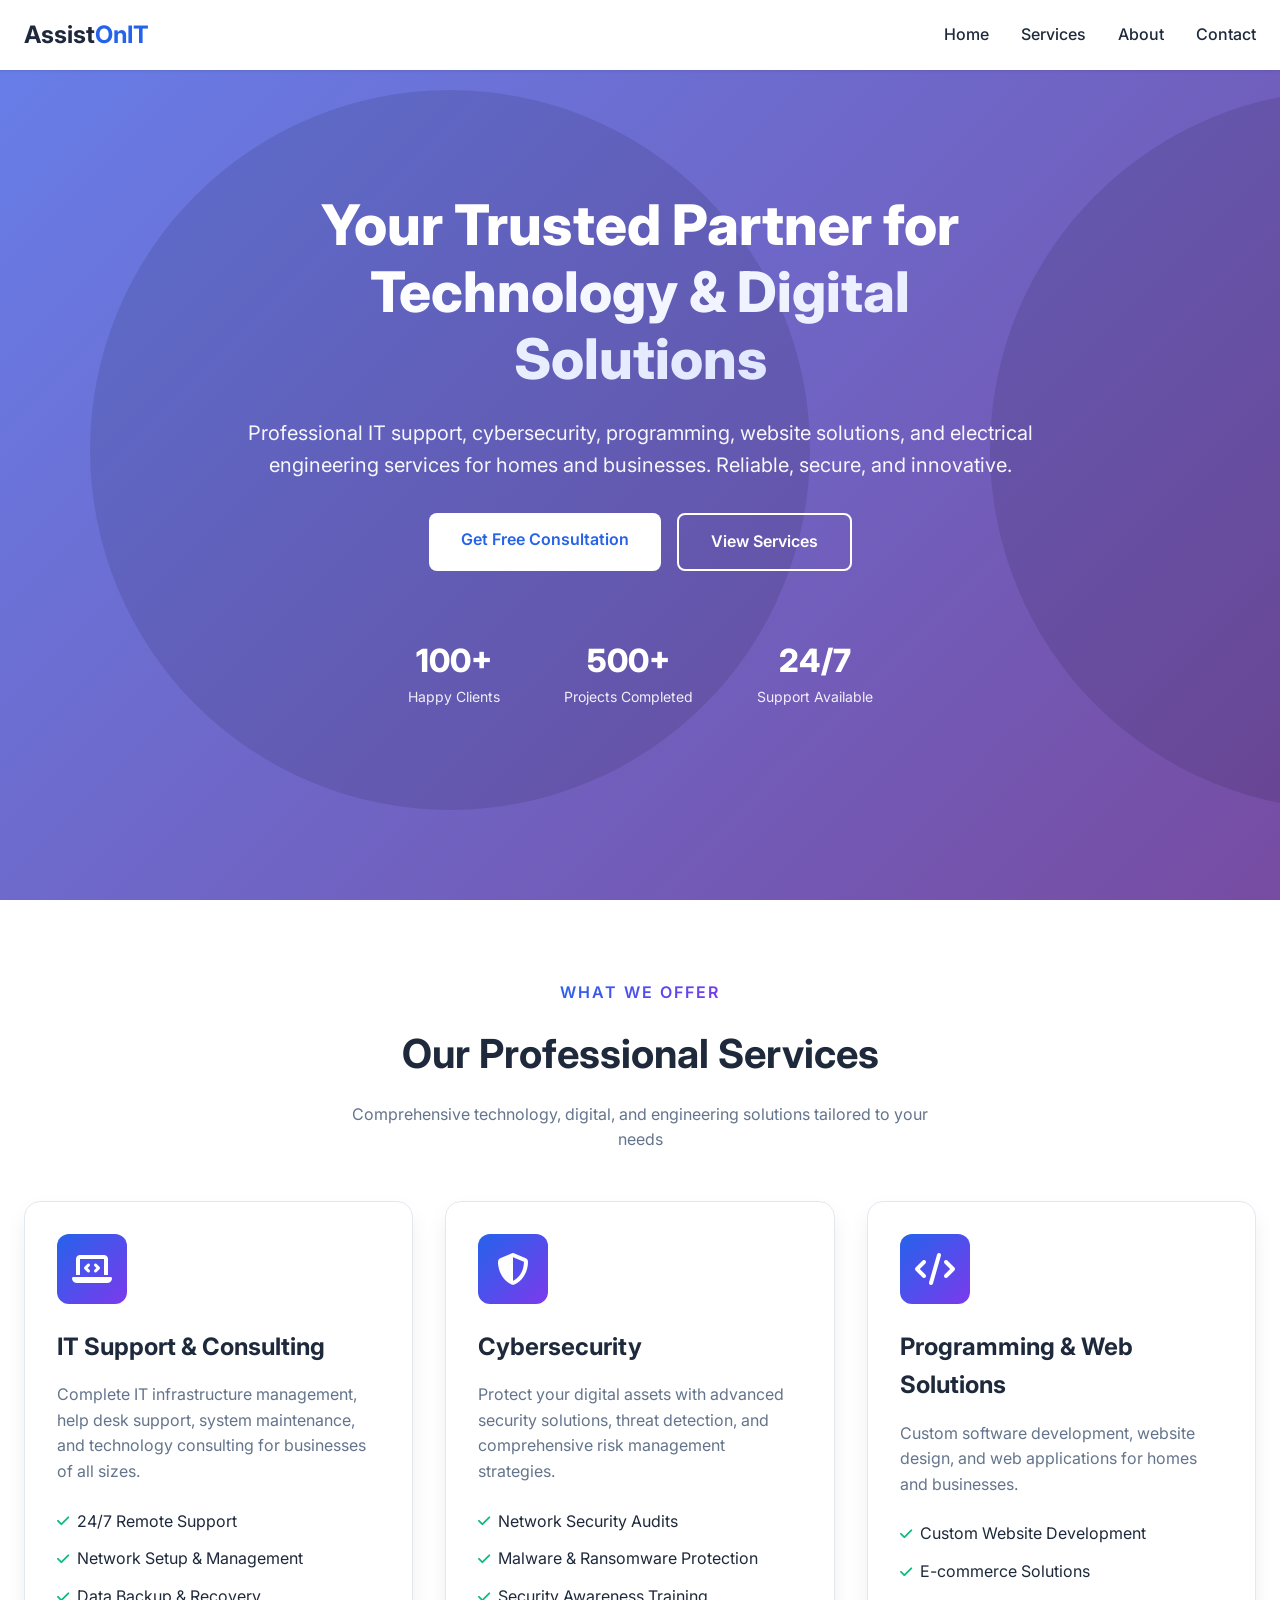
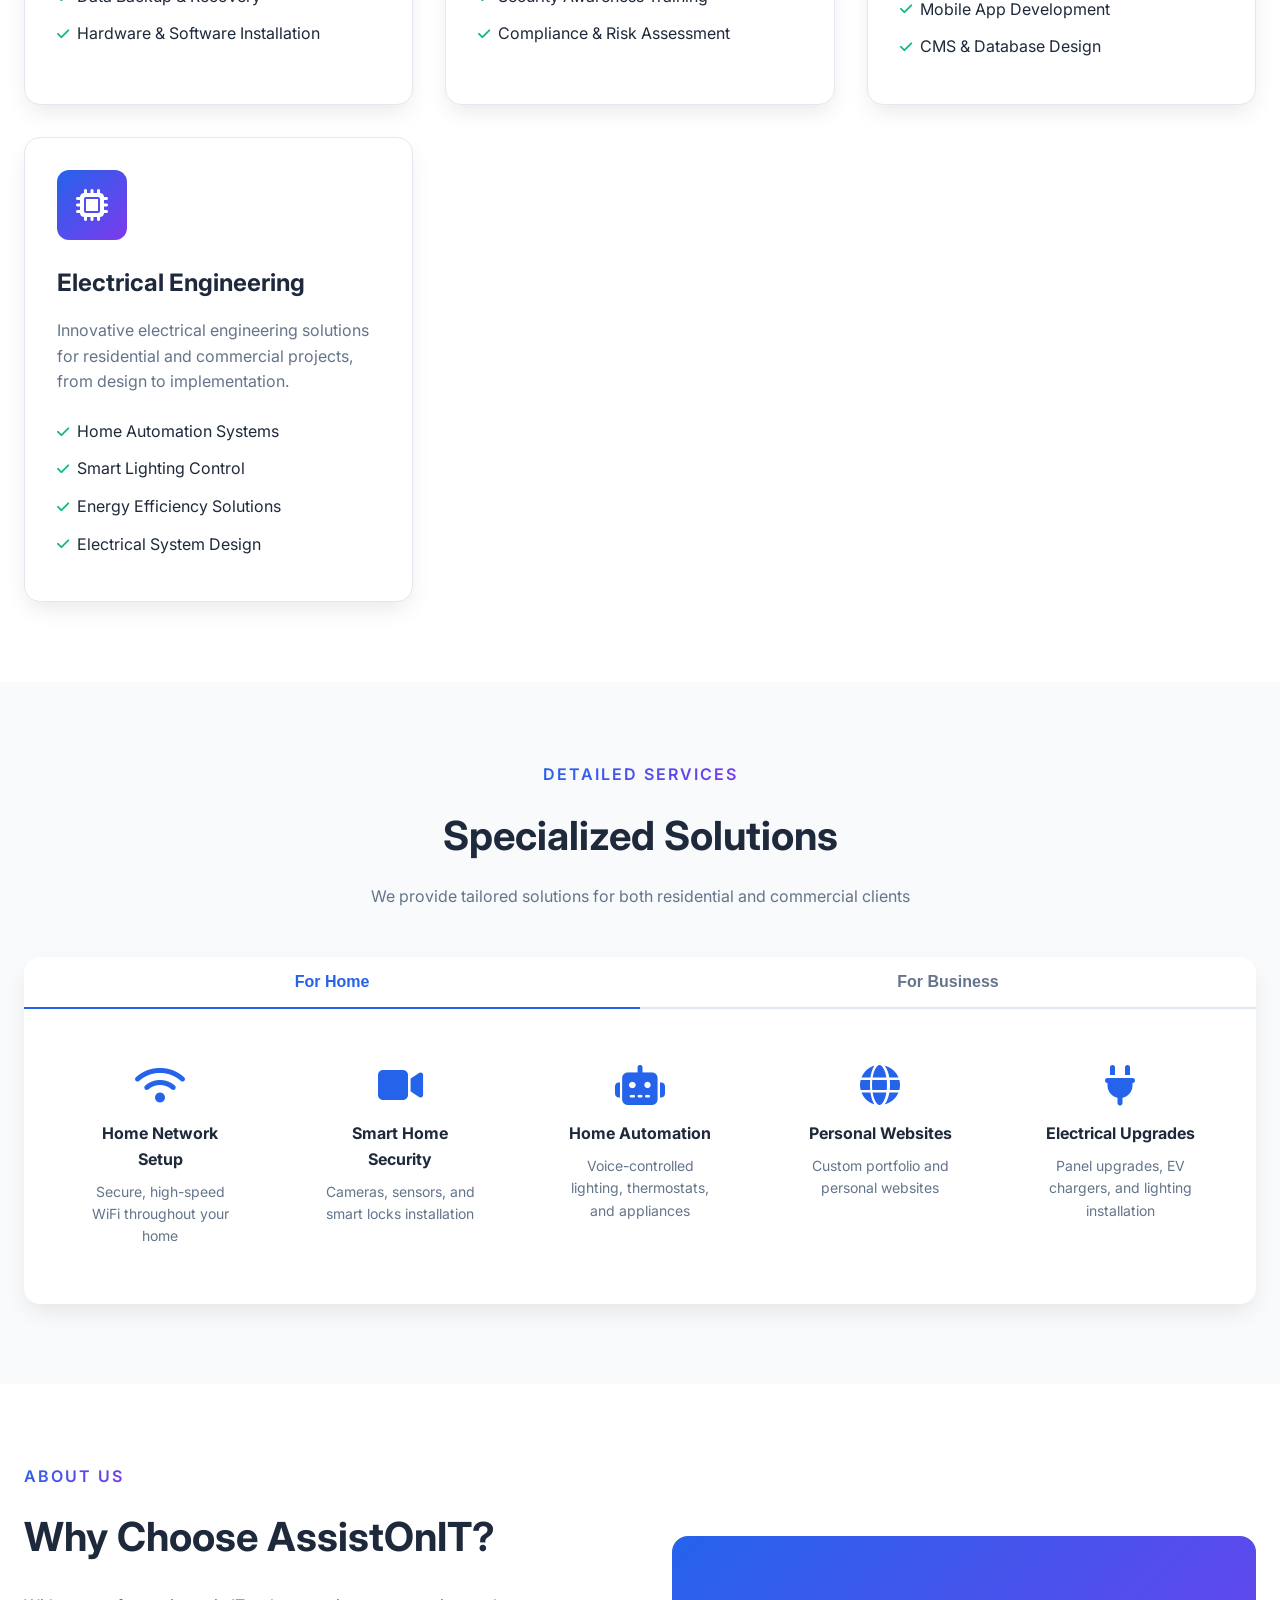
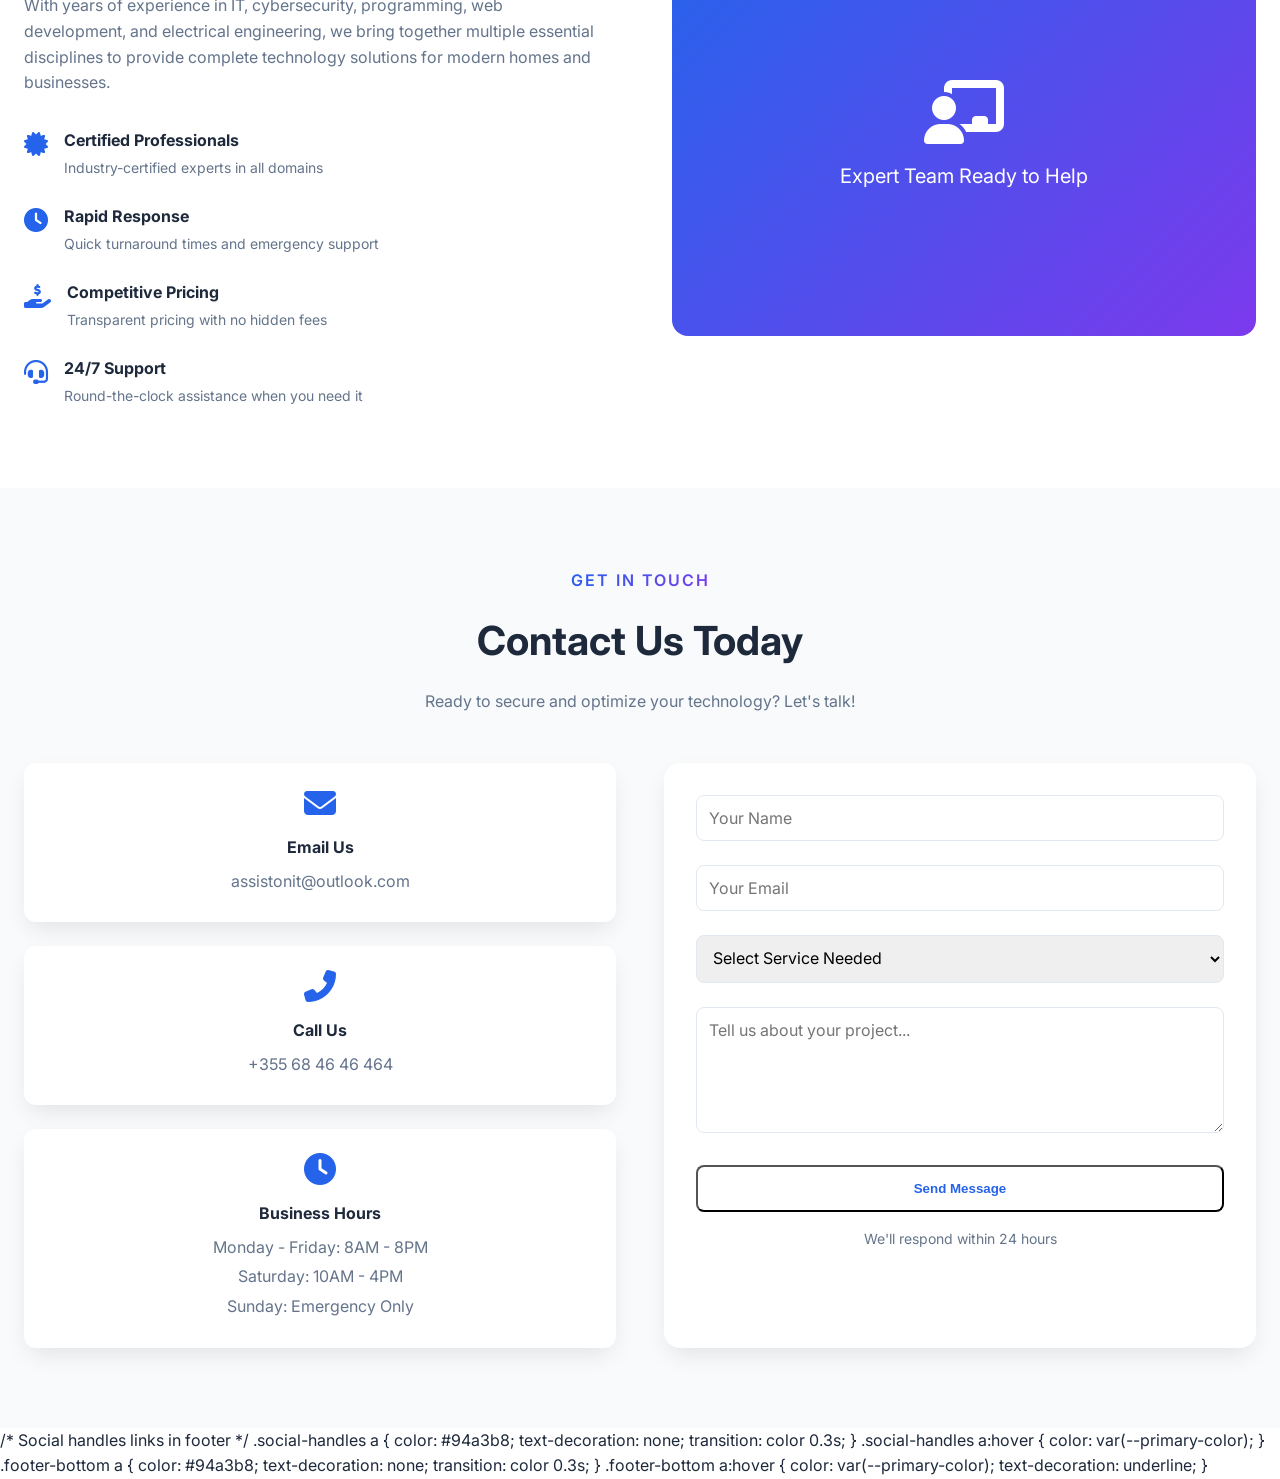
==== commit f6a7b769: "Update index.html" ====
--- a/index.html
+++ b/index.html
@@ -319,55 +319,24 @@
         </div>
     </section>
 
-    <!-- Footer -->
-    <footer class="footer">
-        <div class="container">
-            <div class="footer-grid">
-                <div class="footer-about">
-                    <h3>Assist<span>OnIT</span></h3>
-                    <p>Your trusted partner for IT support, cybersecurity, programming, website solutions, and electrical engineering.</p>
-                    <div class="social-links">
-                        <a href="https://www.instagram.com/AssistOnIT" target="_blank"><i class="fab fa-instagram"></i></a>
-                        <a href="https://www.tiktok.com/@AssistOnIT" target="_blank"><i class="fab fa-tiktok"></i></a>
-                        <a href="https://twitter.com/AssistOnIT" target="_blank"><i class="fab fa-twitter"></i></a>
-                        <a href="#" target="_blank"><i class="fab fa-facebook-f"></i></a>
-                        <a href="#" target="_blank"><i class="fab fa-linkedin-in"></i></a>
-                    </div>
-                </div>
-                <div class="footer-links">
-                    <h4>Quick Links</h4>
-                    <ul>
-                        <li><a href="#home">Home</a></li>
-                        <li><a href="#services">Services</a></li>
-                        <li><a href="#about">About</a></li>
-                        <li><a href="#contact">Contact</a></li>
-                    </ul>
-                </div>
-                <div class="footer-links">
-                    <h4>Services</h4>
-                    <ul>
-                        <li><a href="#">IT Support</a></li>
-                        <li><a href="#">Cybersecurity</a></li>
-                        <li><a href="#">Programming & Web</a></li>
-                        <li><a href="#">Electrical Engineering</a></li>
-                    </ul>
-                </div>
-                <div class="footer-newsletter">
-                    <h4>Follow Us</h4>
-                    <p>Connect with us on social media</p>
-                    <div class="social-handles">
-                        <p><i class="fab fa-instagram"></i> @AssistOnIT</p>
-                        <p><i class="fab fa-tiktok"></i> @AssistOnIT</p>
-                        <p><i class="fab fa-twitter"></i> @AssistOnIT</p>
-                    </div>
-                </div>
-            </div>
-            <div class="footer-bottom">
-                <p>&copy; 2025 AssistOnIT. All rights reserved. | Follow us: @AssistOnIT</p>
-            </div>
-        </div>
-    </footer>
-
-    <script src="script.js"></script>
-</body>
-</html>
+  /* Social handles links in footer */
+.social-handles a {
+    color: #94a3b8;
+    text-decoration: none;
+    transition: color 0.3s;
+}
+
+.social-handles a:hover {
+    color: var(--primary-color);
+}
+
+.footer-bottom a {
+    color: #94a3b8;
+    text-decoration: none;
+    transition: color 0.3s;
+}
+
+.footer-bottom a:hover {
+    color: var(--primary-color);
+    text-decoration: underline;
+}
--- a/styles.css
+++ b/styles.css
@@ -716,3 +716,55 @@
         padding: 1.5rem;
     }
 }
+/* Social handles in footer */
+.social-handles {
+    margin-top: 1rem;
+}
+
+.social-handles p {
+    margin: 0.5rem 0;
+    color: #94a3b8;
+    display: flex;
+    align-items: center;
+    gap: 0.5rem;
+}
+
+.social-handles i {
+    width: 24px;
+    color: var(--primary-color);
+}
+
+/* Updated social links spacing */
+.social-links {
+    display: flex;
+    gap: 1rem;
+    flex-wrap: wrap;
+}
+
+.social-links a {
+    width: 40px;
+    height: 40px;
+    background: rgba(255, 255, 255, 0.1);
+    border-radius: 50%;
+    display: flex;
+    align-items: center;
+    justify-content: center;
+    color: var(--white);
+    text-decoration: none;
+    transition: all 0.3s;
+}
+
+.social-links a:hover {
+    background: var(--primary-color);
+    transform: translateY(-2px);
+}
+
+/* Instagram specific hover */
+.social-links a:hover .fa-instagram {
+    color: #fff;
+}
+
+/* TikTok specific hover */
+.social-links a:hover .fa-tiktok {
+    color: #fff;
+}
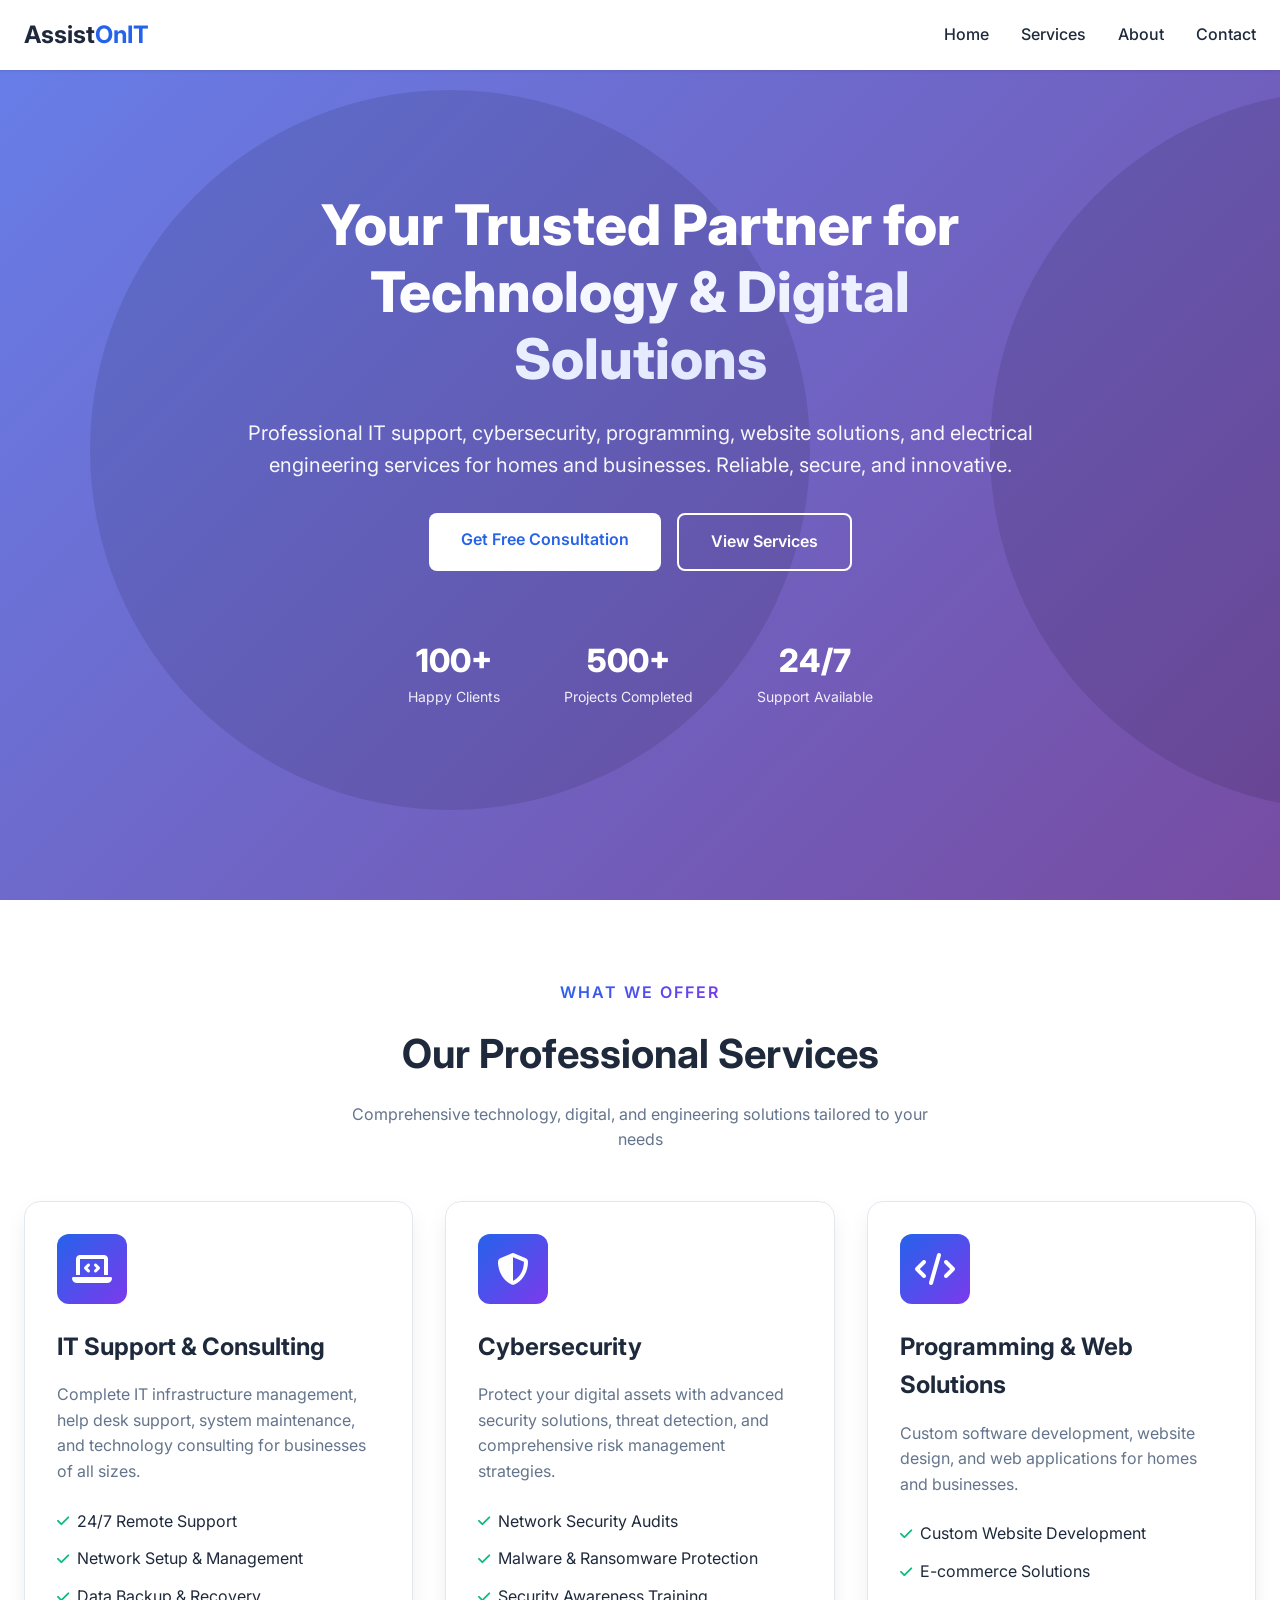
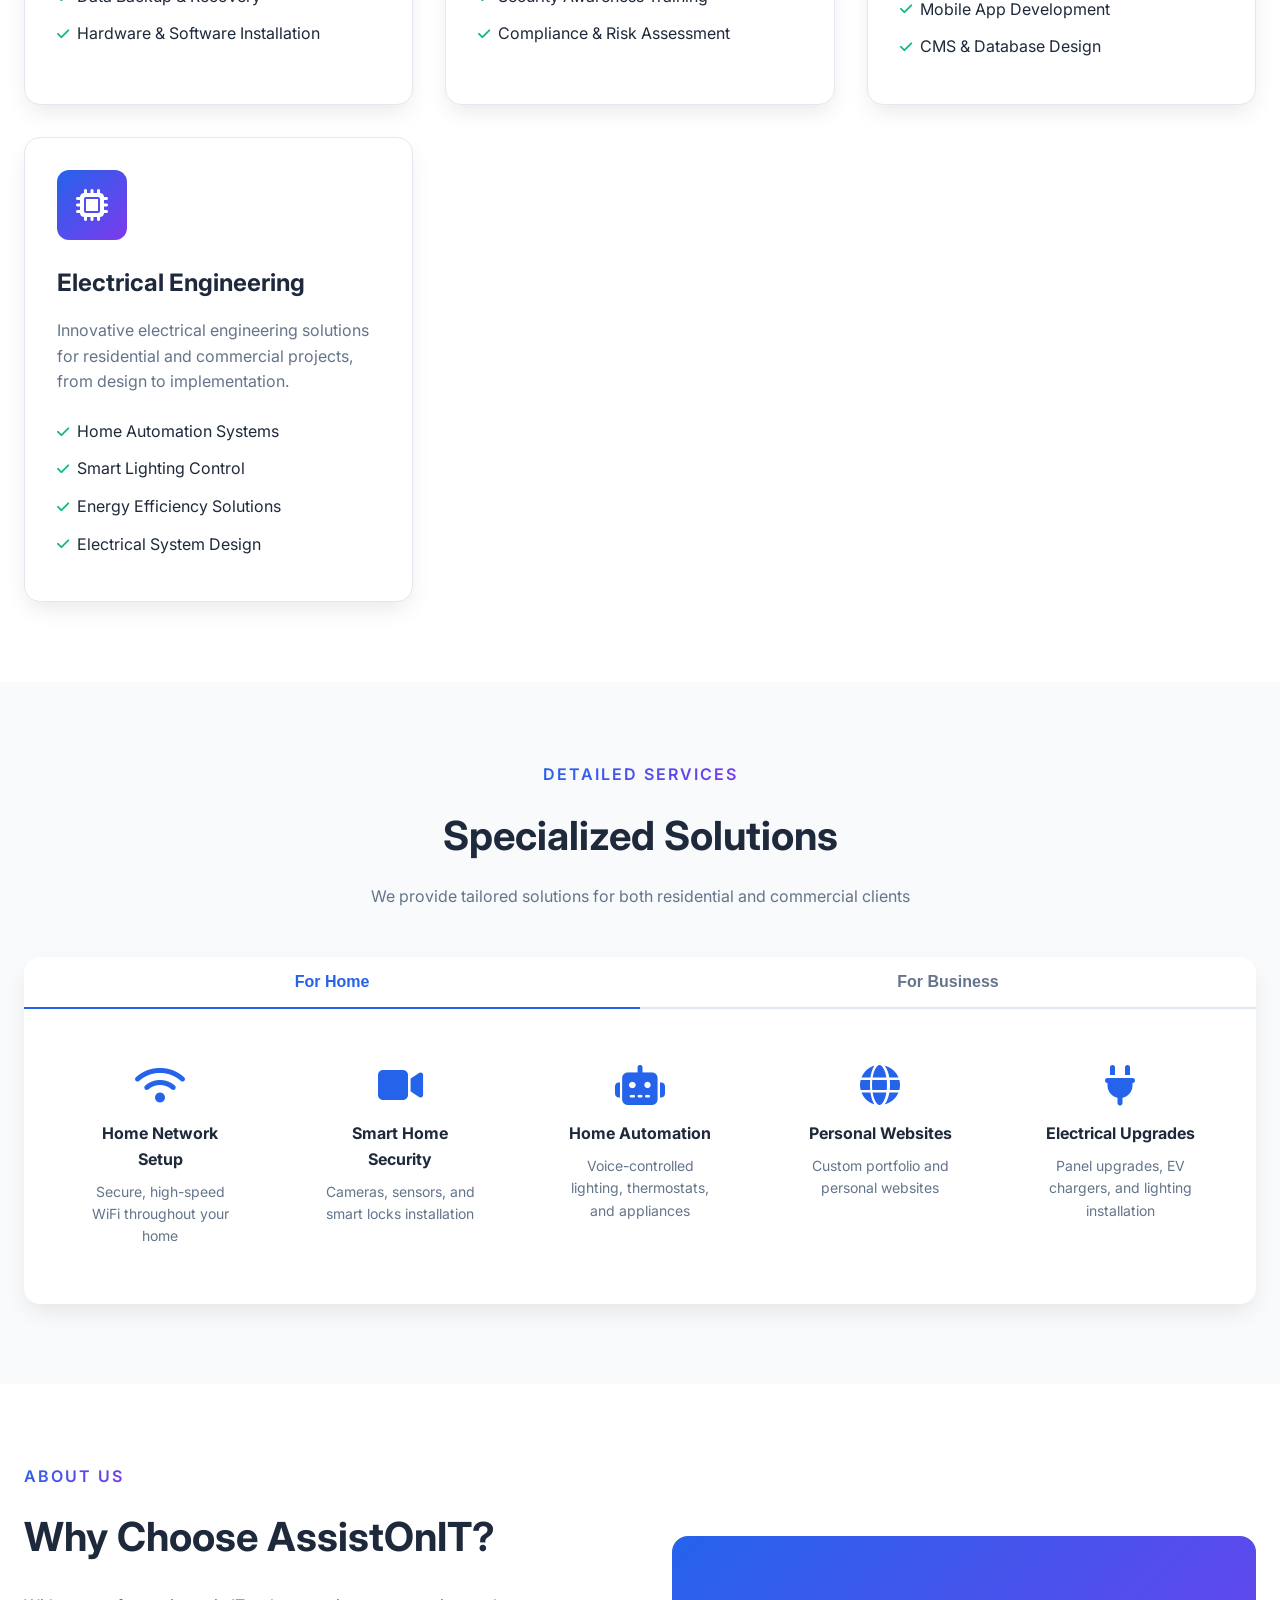
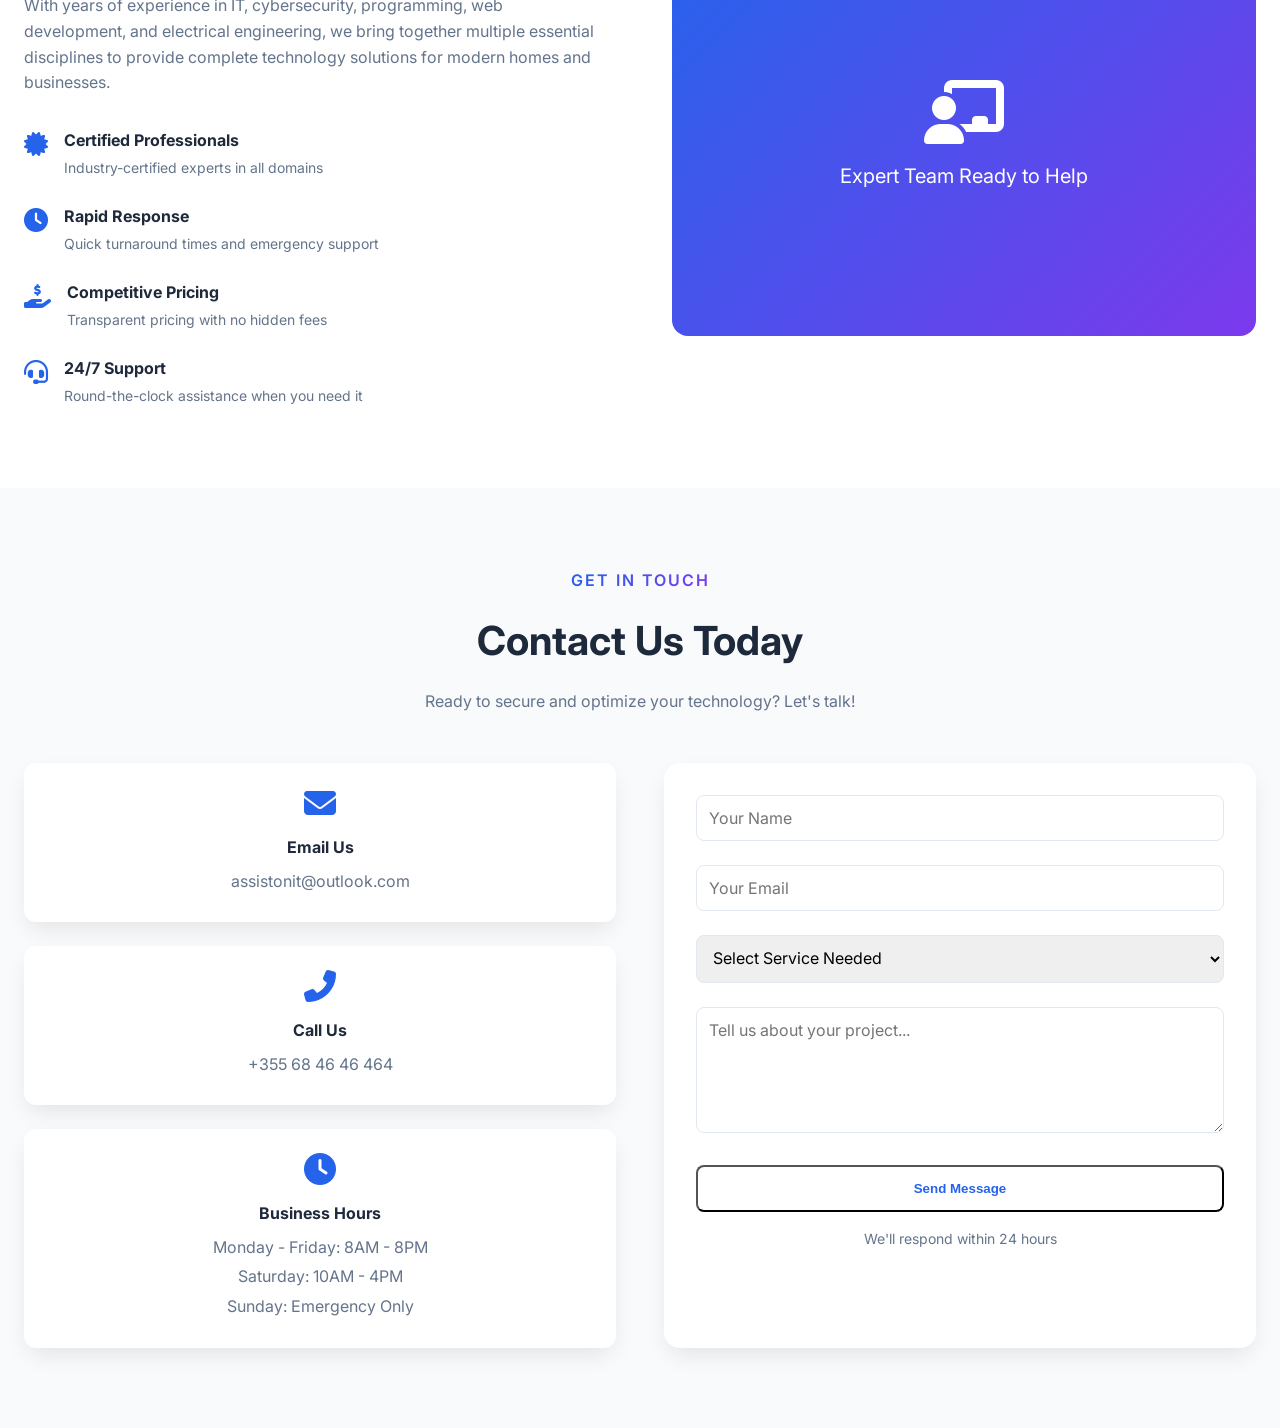
==== commit 12bac1b3: "Update index.html" ====
--- a/index.html
+++ b/index.html
@@ -318,25 +318,3 @@
             </div>
         </div>
     </section>
-
-  /* Social handles links in footer */
-.social-handles a {
-    color: #94a3b8;
-    text-decoration: none;
-    transition: color 0.3s;
-}
-
-.social-handles a:hover {
-    color: var(--primary-color);
-}
-
-.footer-bottom a {
-    color: #94a3b8;
-    text-decoration: none;
-    transition: color 0.3s;
-}
-
-.footer-bottom a:hover {
-    color: var(--primary-color);
-    text-decoration: underline;
-}
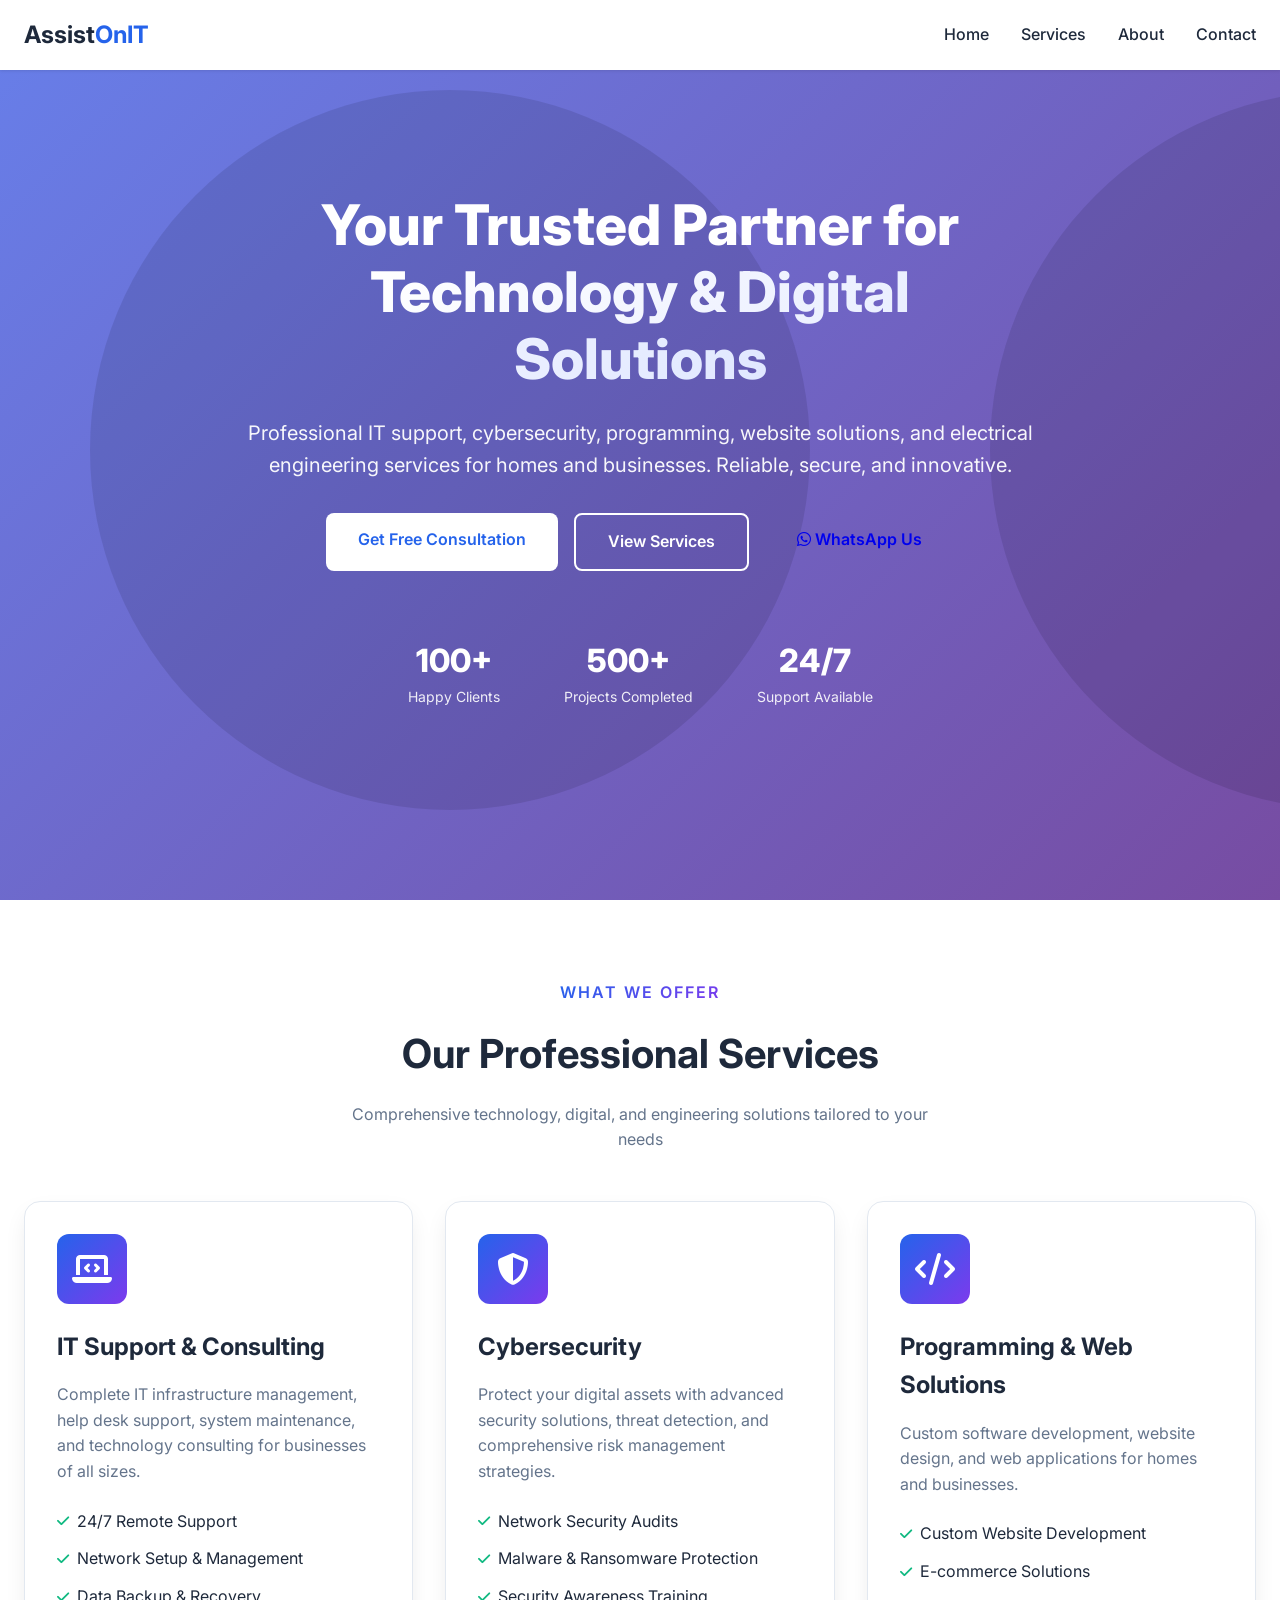
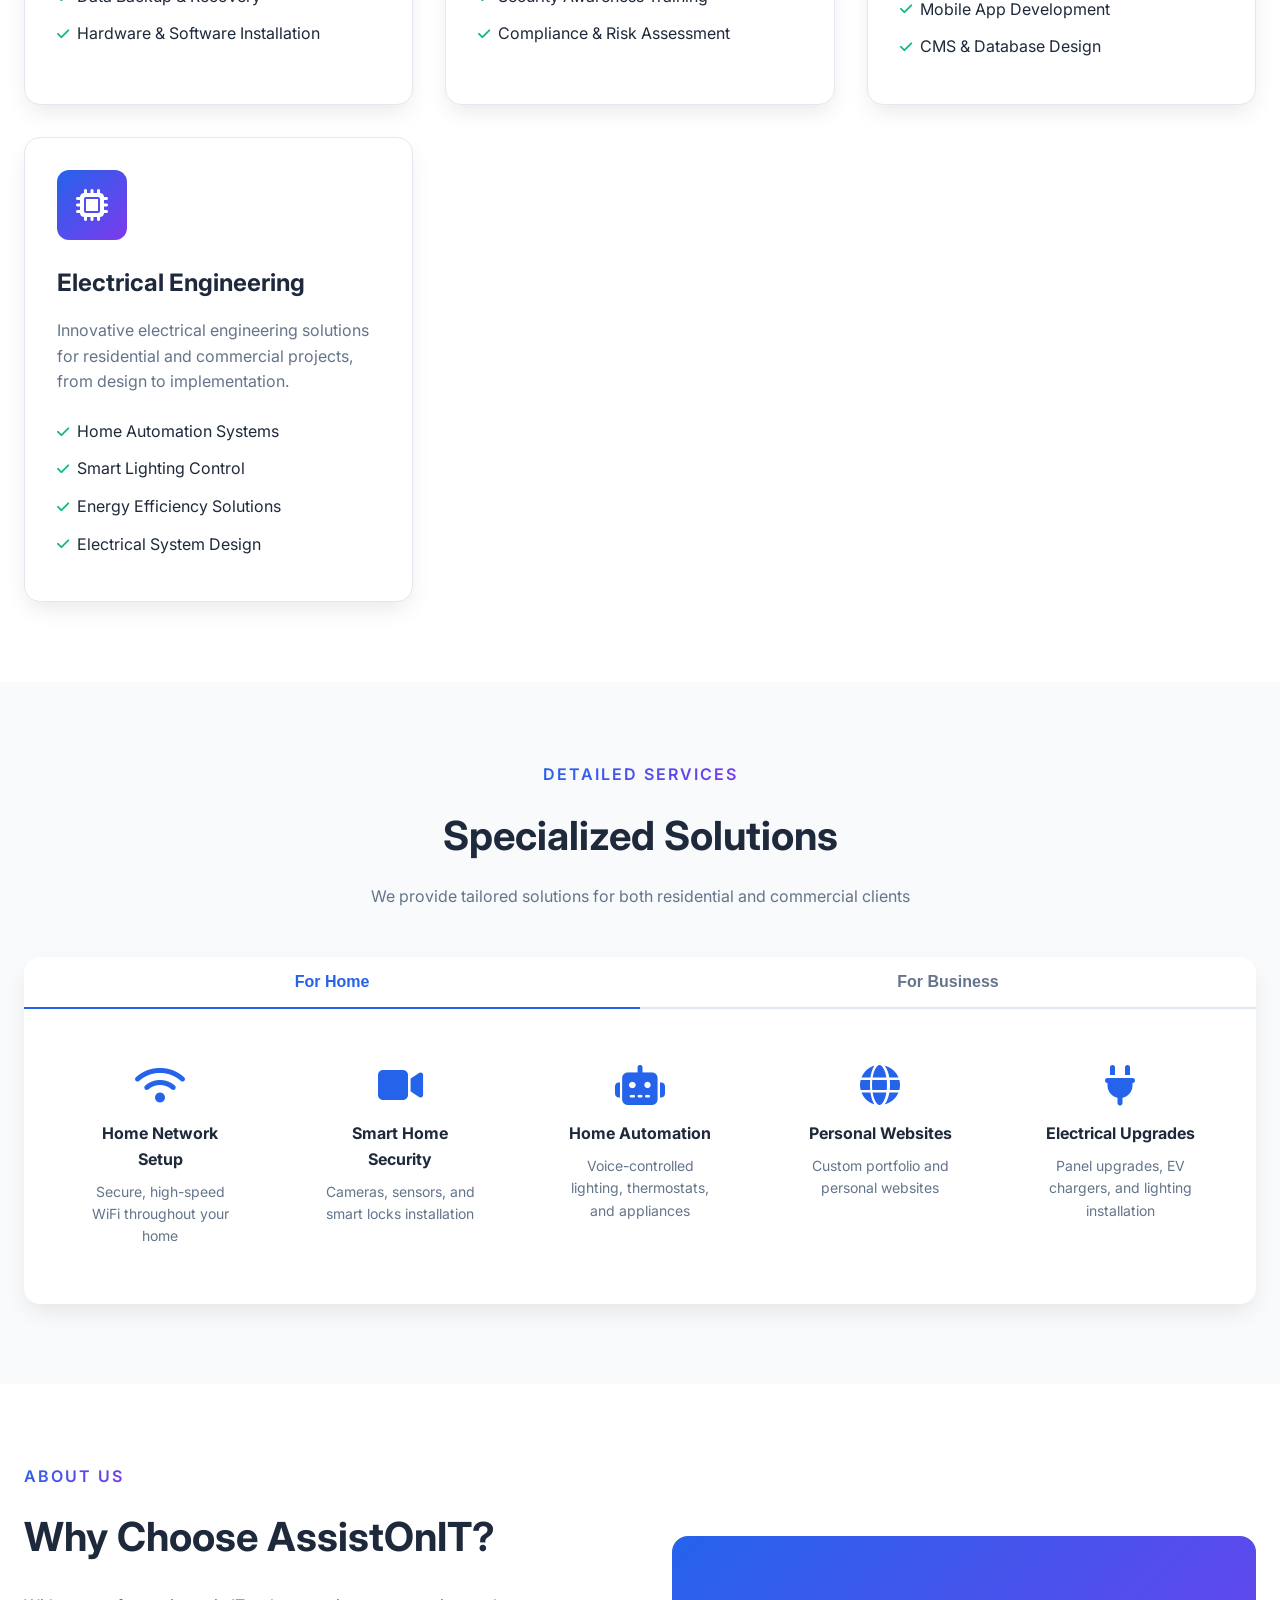
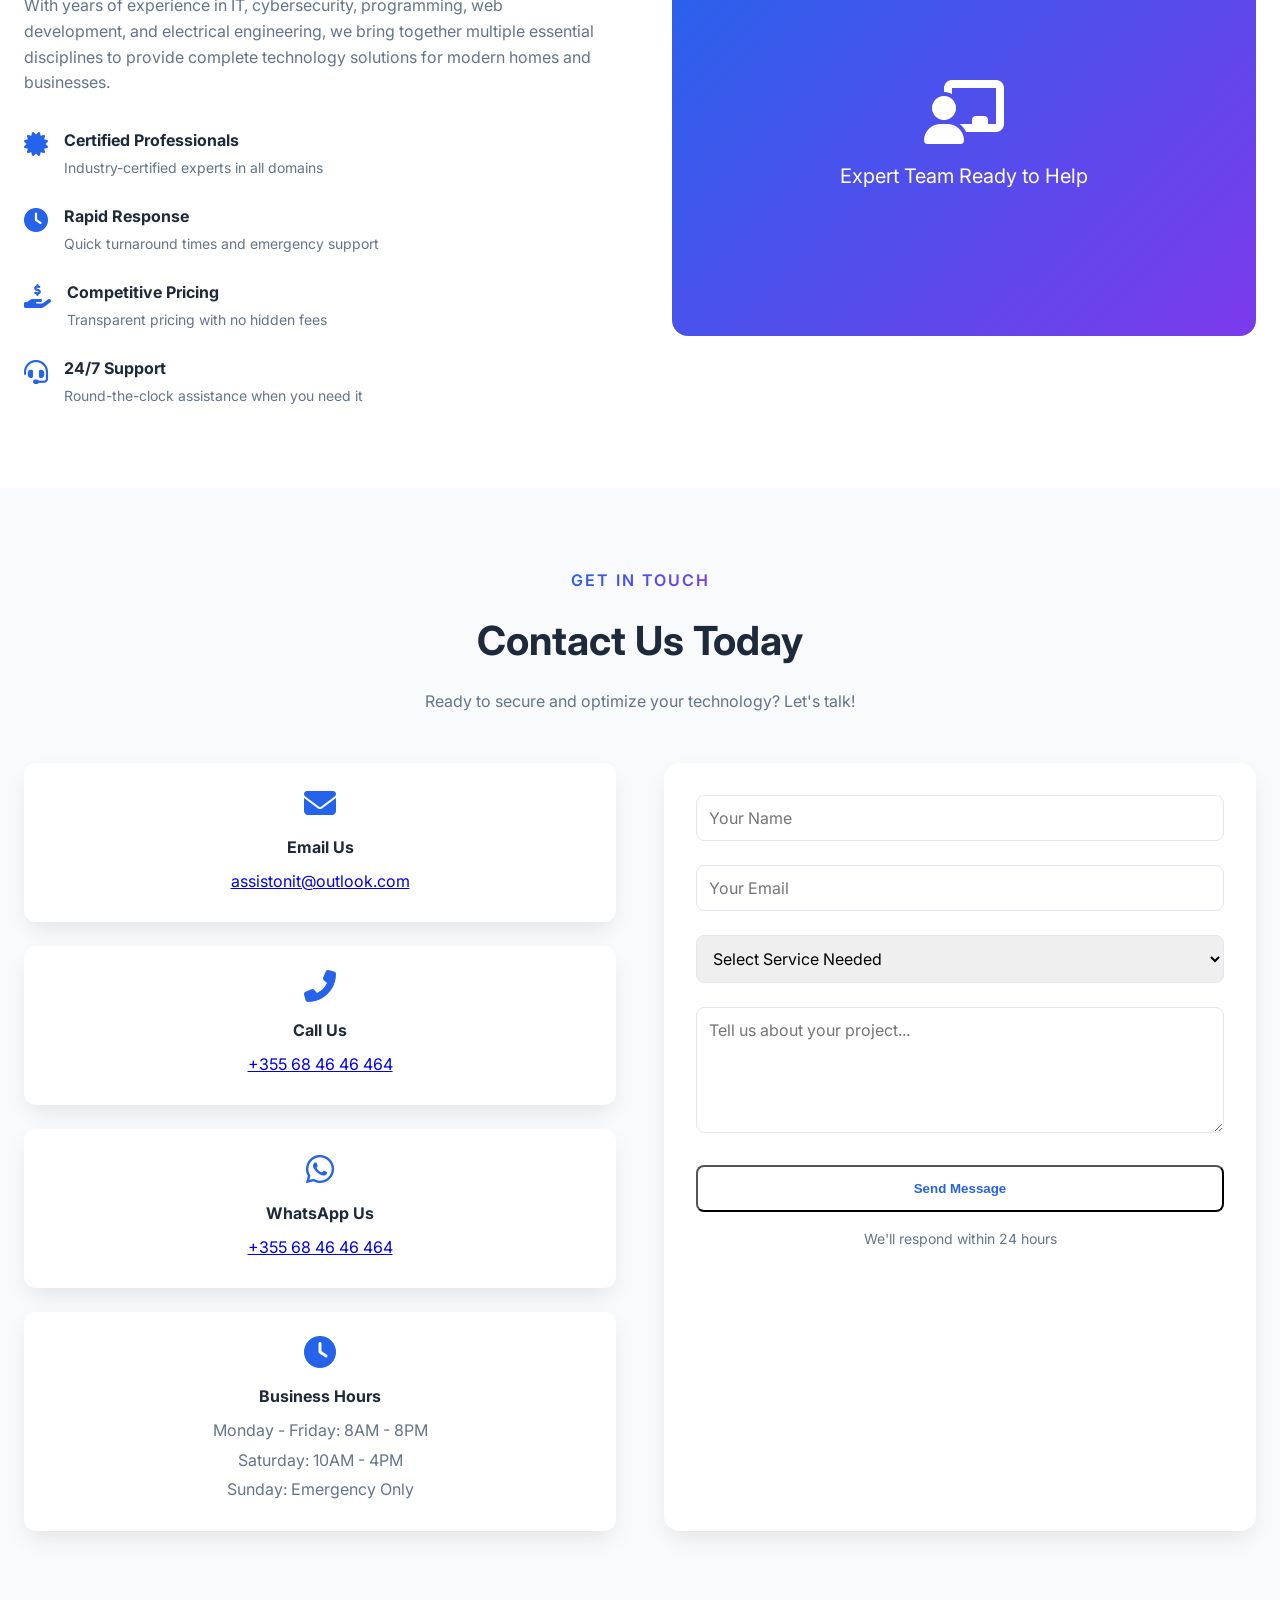
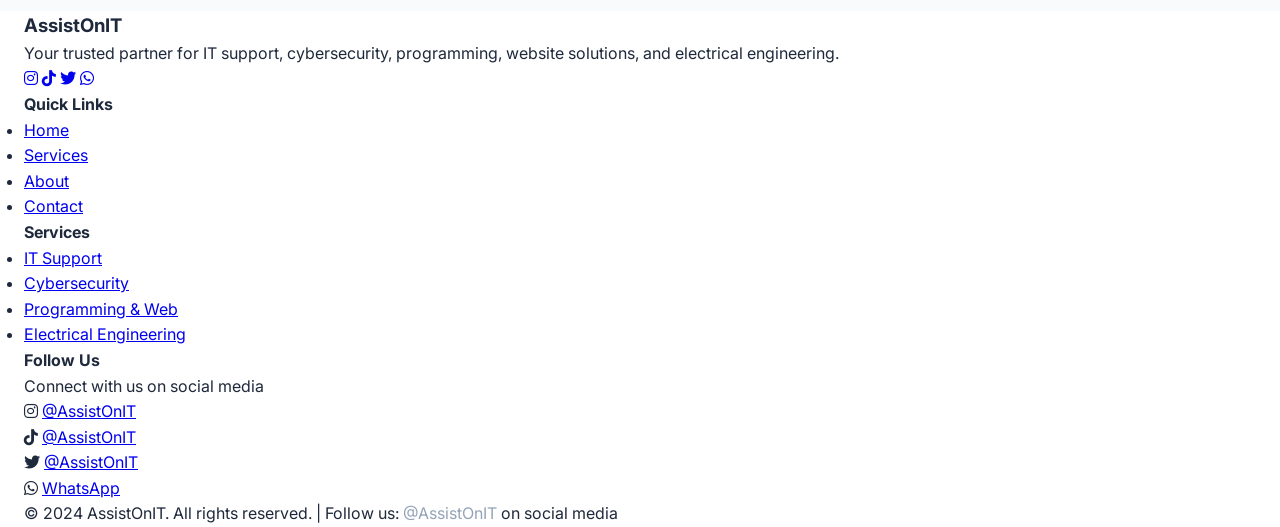
==== commit f0dc7218: "Update index.html" ====
--- a/index.html
+++ b/index.html
@@ -3,7 +3,7 @@
 <head>
     <meta charset="UTF-8">
     <meta name="viewport" content="width=device-width, initial-scale=1.0">
-    <meta name="description" content="Professional IT Support, Cybersecurity, Electrical Engineering, Programming and Website Solutions for homes and businesses. Secure, reliable, innovative solutions.">
+    <meta name="description" content="Professional IT Support, Cybersecurity, Programming and Website Solutions, Electrical Engineering for homes and businesses. Secure, reliable, innovative solutions.">
     <meta name="keywords" content="IT support, cybersecurity, electrical engineering, programming, web development, home automation, business IT, network security, website solutions">
     <meta name="author" content="AssistOnIT">
     <title>AssistOnIT | IT Support, Cybersecurity, Programming & Electrical Engineering</title>
@@ -49,6 +49,7 @@
                 <div class="hero-buttons">
                     <a href="#contact" class="btn btn-primary">Get Free Consultation</a>
                     <a href="#services" class="btn btn-secondary">View Services</a>
+                    <a href="https://wa.me/355684646464?text=Hello%20AssistOnIT%2C%20I%27m%20interested%20in%20your%20services" target="_blank" class="btn btn-whatsapp"><i class="fab fa-whatsapp"></i> WhatsApp Us</a>
                 </div>
             </div>
             <div class="hero-stats">
@@ -277,12 +278,17 @@
                     <div class="info-card">
                         <i class="fas fa-envelope"></i>
                         <h4>Email Us</h4>
-                        <p>assistonit@outlook.com</p>
+                        <p><a href="mailto:assistonit@outlook.com">assistonit@outlook.com</a></p>
                     </div>
                     <div class="info-card">
                         <i class="fas fa-phone-alt"></i>
                         <h4>Call Us</h4>
-                        <p>+355 68 46 46 464</p>
+                        <p><a href="tel:+355684646464">+355 68 46 46 464</a></p>
+                    </div>
+                    <div class="info-card">
+                        <i class="fab fa-whatsapp"></i>
+                        <h4>WhatsApp Us</h4>
+                        <p><a href="https://wa.me/355684646464?text=Hello%20AssistOnIT%2C%20I%27m%20interested%20in%20your%20services" target="_blank">+355 68 46 46 464</a></p>
                     </div>
                     <div class="info-card">
                         <i class="fas fa-clock"></i>
@@ -302,11 +308,11 @@
                     <div class="form-group">
                         <select id="service" name="service">
                             <option value="">Select Service Needed</option>
-                            <option value="it">IT Support</option>
-                            <option value="cybersecurity">Cybersecurity</option>
-                            <option value="programming">Programming & Web Solutions</option>
-                            <option value="electrical">Electrical Engineering</option>
-                            <option value="multiple">Multiple Services</option>
+                            <option value="IT Support">IT Support</option>
+                            <option value="Cybersecurity">Cybersecurity</option>
+                            <option value="Programming & Web Solutions">Programming & Web Solutions</option>
+                            <option value="Electrical Engineering">Electrical Engineering</option>
+                            <option value="Multiple Services">Multiple Services</option>
                         </select>
                     </div>
                     <div class="form-group">
@@ -318,3 +324,56 @@
             </div>
         </div>
     </section>
+
+    <!-- Footer -->
+    <footer class="footer">
+        <div class="container">
+            <div class="footer-grid">
+                <div class="footer-about">
+                    <h3>Assist<span>OnIT</span></h3>
+                    <p>Your trusted partner for IT support, cybersecurity, programming, website solutions, and electrical engineering.</p>
+                    <div class="social-links">
+                        <a href="https://www.instagram.com/AssistOnIT" target="_blank" rel="noopener noreferrer"><i class="fab fa-instagram"></i></a>
+                        <a href="https://www.tiktok.com/@AssistOnIT" target="_blank" rel="noopener noreferrer"><i class="fab fa-tiktok"></i></a>
+                        <a href="https://twitter.com/AssistOnIT" target="_blank" rel="noopener noreferrer"><i class="fab fa-twitter"></i></a>
+                        <a href="https://wa.me/355684646464" target="_blank" rel="noopener noreferrer"><i class="fab fa-whatsapp"></i></a>
+                    </div>
+                </div>
+                <div class="footer-links">
+                    <h4>Quick Links</h4>
+                    <ul>
+                        <li><a href="#home">Home</a></li>
+                        <li><a href="#services">Services</a></li>
+                        <li><a href="#about">About</a></li>
+                        <li><a href="#contact">Contact</a></li>
+                    </ul>
+                </div>
+                <div class="footer-links">
+                    <h4>Services</h4>
+                    <ul>
+                        <li><a href="#services">IT Support</a></li>
+                        <li><a href="#services">Cybersecurity</a></li>
+                        <li><a href="#services">Programming & Web</a></li>
+                        <li><a href="#services">Electrical Engineering</a></li>
+                    </ul>
+                </div>
+                <div class="footer-newsletter">
+                    <h4>Follow Us</h4>
+                    <p>Connect with us on social media</p>
+                    <div class="social-handles">
+                        <p><i class="fab fa-instagram"></i> <a href="https://www.instagram.com/AssistOnIT" target="_blank" rel="noopener noreferrer">@AssistOnIT</a></p>
+                        <p><i class="fab fa-tiktok"></i> <a href="https://www.tiktok.com/@AssistOnIT" target="_blank" rel="noopener noreferrer">@AssistOnIT</a></p>
+                        <p><i class="fab fa-twitter"></i> <a href="https://twitter.com/AssistOnIT" target="_blank" rel="noopener noreferrer">@AssistOnIT</a></p>
+                        <p><i class="fab fa-whatsapp"></i> <a href="https://wa.me/355684646464" target="_blank" rel="noopener noreferrer">WhatsApp</a></p>
+                    </div>
+                </div>
+            </div>
+            <div class="footer-bottom">
+                <p>&copy; 2024 AssistOnIT. All rights reserved. | Follow us: <a href="https://www.instagram.com/AssistOnIT" target="_blank" rel="noopener noreferrer">@AssistOnIT</a> on social media</p>
+            </div>
+        </div>
+    </footer>
+
+    <script src="script.js"></script>
+</body>
+</html>
--- a/styles.css
+++ b/styles.css
@@ -534,237 +534,72 @@
     color: var(--text-light);
     margin-top: 1rem;
 }
-
-/* Footer */
-.footer {
-    background: var(--dark-bg);
-    color: var(--white);
-    padding: 3rem 0 1rem;
-}
-
-.footer-grid {
-    display: grid;
-    grid-template-columns: repeat(auto-fit, minmax(250px, 1fr));
-    gap: 2rem;
-    margin-bottom: 2rem;
-}
-
-.footer-about h3 {
-    font-size: 1.5rem;
-    margin-bottom: 1rem;
-}
-
-.footer-about span {
-    color: var(--primary-color);
-}
-
-.footer-about p {
-    color: #94a3b8;
-    margin-bottom: 1rem;
-}
-
-.social-links {
-    display: flex;
-    gap: 1rem;
-}
-
-.social-links a {
-    width: 40px;
-    height: 40px;
-    background: rgba(255, 255, 255, 0.1);
-    border-radius: 50%;
-    display: flex;
-    align-items: center;
-    justify-content: center;
-    color: var(--white);
-    text-decoration: none;
-    transition: all 0.3s;
-}
-
-.social-links a:hover {
-    background: var(--primary-color);
-    transform: translateY(-2px);
-}
-
-.footer-links h4 {
-    margin-bottom: 1rem;
-}
-
-.footer-links ul {
-    list-style: none;
-}
-
-.footer-links li {
-    margin-bottom: 0.5rem;
-}
-
-.footer-links a {
+<!-- Footer -->
+<footer class="footer">
+    <div class="container">
+        <div class="footer-grid">
+            <div class="footer-about">
+                <h3>Assist<span>OnIT</span></h3>
+                <p>Your trusted partner for IT support, cybersecurity, programming, website solutions, and electrical engineering.</p>
+                <div class="social-links">
+                    <a href="https://www.instagram.com/AssistOnIT" target="_blank" rel="noopener noreferrer"><i class="fab fa-instagram"></i></a>
+                    <a href="https://www.tiktok.com/@AssistOnIT" target="_blank" rel="noopener noreferrer"><i class="fab fa-tiktok"></i></a>
+                    <a href="https://twitter.com/AssistOnIT" target="_blank" rel="noopener noreferrer"><i class="fab fa-twitter"></i></a>
+                    <a href="https://www.facebook.com/AssistOnIT" target="_blank" rel="noopener noreferrer"><i class="fab fa-facebook-f"></i></a>
+                    <a href="https://www.linkedin.com/company/AssistOnIT" target="_blank" rel="noopener noreferrer"><i class="fab fa-linkedin-in"></i></a>
+                </div>
+            </div>
+            <div class="footer-links">
+                <h4>Quick Links</h4>
+                <ul>
+                    <li><a href="#home">Home</a></li>
+                    <li><a href="#services">Services</a></li>
+                    <li><a href="#about">About</a></li>
+                    <li><a href="#contact">Contact</a></li>
+                </ul>
+            </div>
+            <div class="footer-links">
+                <h4>Services</h4>
+                <ul>
+                    <li><a href="#services">IT Support</a></li>
+                    <li><a href="#services">Cybersecurity</a></li>
+                    <li><a href="#services">Programming & Web</a></li>
+                    <li><a href="#services">Electrical Engineering</a></li>
+                </ul>
+            </div>
+            <div class="footer-newsletter">
+                <h4>Follow Us</h4>
+                <p>Connect with us on social media</p>
+                <div class="social-handles">
+                    <p><i class="fab fa-instagram"></i> <a href="https://www.instagram.com/AssistOnIT" target="_blank" rel="noopener noreferrer">@AssistOnIT</a></p>
+                    <p><i class="fab fa-tiktok"></i> <a href="https://www.tiktok.com/@AssistOnIT" target="_blank" rel="noopener noreferrer">@AssistOnIT</a></p>
+                    <p><i class="fab fa-twitter"></i> <a href="https://twitter.com/AssistOnIT" target="_blank" rel="noopener noreferrer">@AssistOnIT</a></p>
+                </div>
+            </div>
+        </div>
+        <div class="footer-bottom">
+            <p>&copy; 2026 AssistOnIT. All rights reserved. | Follow us: <a href="https://www.instagram.com/AssistOnIT" target="_blank" rel="noopener noreferrer">@AssistOnIT</a> on social media</p>
+        </div>
+    </div>
+/* Social handles links in footer */
+.social-handles a {
     color: #94a3b8;
     text-decoration: none;
     transition: color 0.3s;
 }
 
-.footer-links a:hover {
-    color: var(--white);
-}
-
-.footer-newsletter input {
-    width: calc(100% - 50px);
-    padding: 0.75rem;
-    border: none;
-    border-radius: 8px 0 0 8px;
-    font-family: inherit;
-}
-
-.footer-newsletter button {
-    width: 50px;
-    padding: 0.75rem;
-    background: var(--primary-color);
-    border: none;
-    border-radius: 0 8px 8px 0;
-    color: var(--white);
-    cursor: pointer;
-    transition: all 0.3s;
-}
-
-.footer-newsletter button:hover {
-    background: var(--primary-dark);
-}
-
-.footer-bottom {
-    text-align: center;
-    padding-top: 2rem;
-    border-top: 1px solid rgba(255, 255, 255, 0.1);
+.social-handles a:hover {
+    color: var(--primary-color);
+}
+
+.footer-bottom a {
     color: #94a3b8;
-    font-size: 0.875rem;
-}
-
-/* Responsive Design */
-@media (max-width: 768px) {
-    .hamburger {
-        display: flex;
-    }
-    
-    .nav-menu {
-        position: fixed;
-        left: -100%;
-        top: 70px;
-        flex-direction: column;
-        background: var(--white);
-        width: 100%;
-        text-align: center;
-        transition: 0.3s;
-        box-shadow: 0 10px 27px rgba(0, 0, 0, 0.05);
-        padding: 2rem 0;
-    }
-    
-    .nav-menu.active {
-        left: 0;
-    }
-    
-    .hero-title {
-        font-size: 2rem;
-    }
-    
-    .hero-buttons {
-        flex-direction: column;
-        align-items: center;
-    }
-    
-    .hero-stats {
-        flex-direction: column;
-        gap: 1.5rem;
-    }
-    
-    .section-header h2 {
-        font-size: 1.75rem;
-    }
-    
-    .about-grid,
-    .contact-grid {
-        grid-template-columns: 1fr;
-    }
-    
-    .services-grid {
-        grid-template-columns: 1fr;
-    }
-    
-    .tab-buttons {
-        flex-direction: column;
-    }
-    
-    .tab-btn {
-        border-bottom: 1px solid #e2e8f0;
-    }
-    
-    .tab-btn.active {
-        border-bottom: 1px solid var(--primary-color);
-        margin-bottom: 0;
-    }
-}
-
-@media (max-width: 480px) {
-    .container {
-        padding: 0 16px;
-    }
-    
-    .hero-title {
-        font-size: 1.75rem;
-    }
-    
-    .service-card {
-        padding: 1.5rem;
-    }
-}
-/* Social handles in footer */
-.social-handles {
-    margin-top: 1rem;
-}
-
-.social-handles p {
-    margin: 0.5rem 0;
-    color: #94a3b8;
-    display: flex;
-    align-items: center;
-    gap: 0.5rem;
-}
-
-.social-handles i {
-    width: 24px;
-    color: var(--primary-color);
-}
-
-/* Updated social links spacing */
-.social-links {
-    display: flex;
-    gap: 1rem;
-    flex-wrap: wrap;
-}
-
-.social-links a {
-    width: 40px;
-    height: 40px;
-    background: rgba(255, 255, 255, 0.1);
-    border-radius: 50%;
-    display: flex;
-    align-items: center;
-    justify-content: center;
-    color: var(--white);
     text-decoration: none;
-    transition: all 0.3s;
-}
-
-.social-links a:hover {
-    background: var(--primary-color);
-    transform: translateY(-2px);
-}
-
-/* Instagram specific hover */
-.social-links a:hover .fa-instagram {
-    color: #fff;
-}
-
-/* TikTok specific hover */
-.social-links a:hover .fa-tiktok {
-    color: #fff;
-}
+    transition: color 0.3s;
+}
+
+.footer-bottom a:hover {
+    color: var(--primary-color);
+    text-decoration: underline;
+}
+</footer>
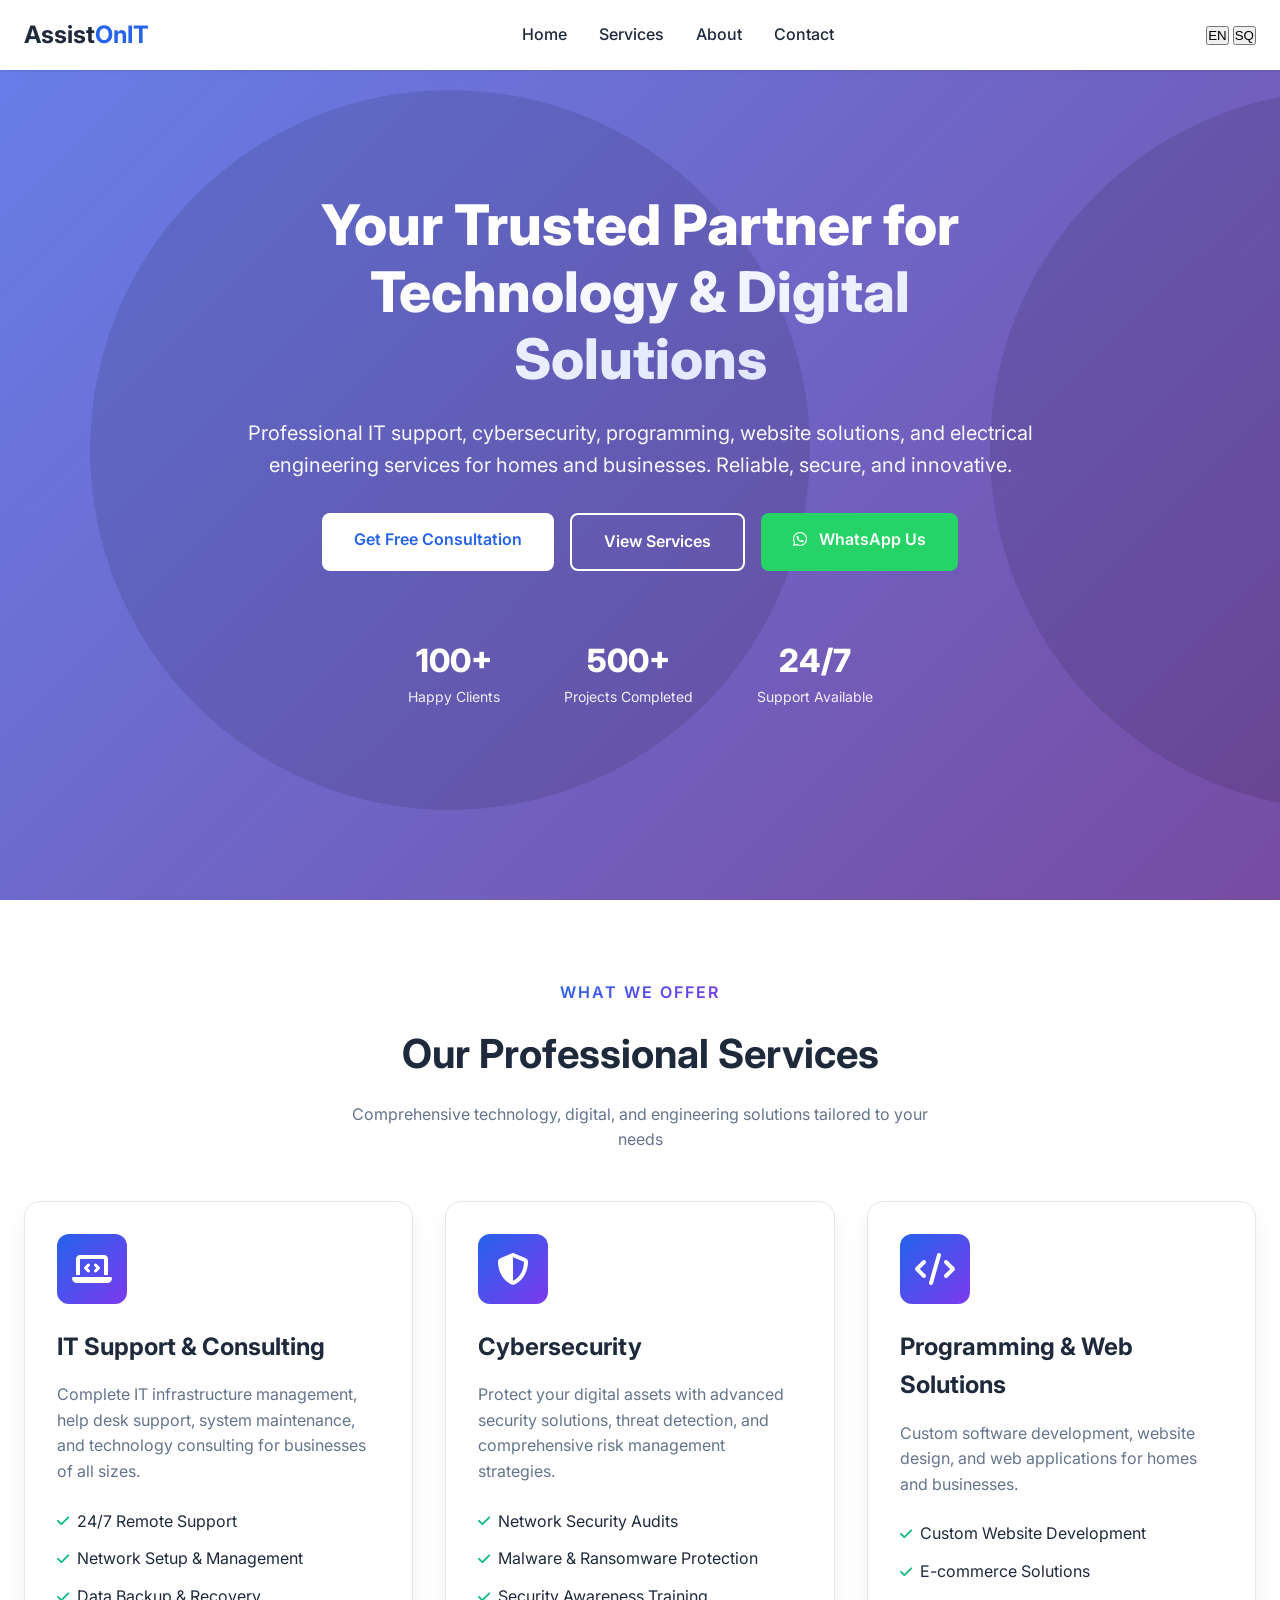
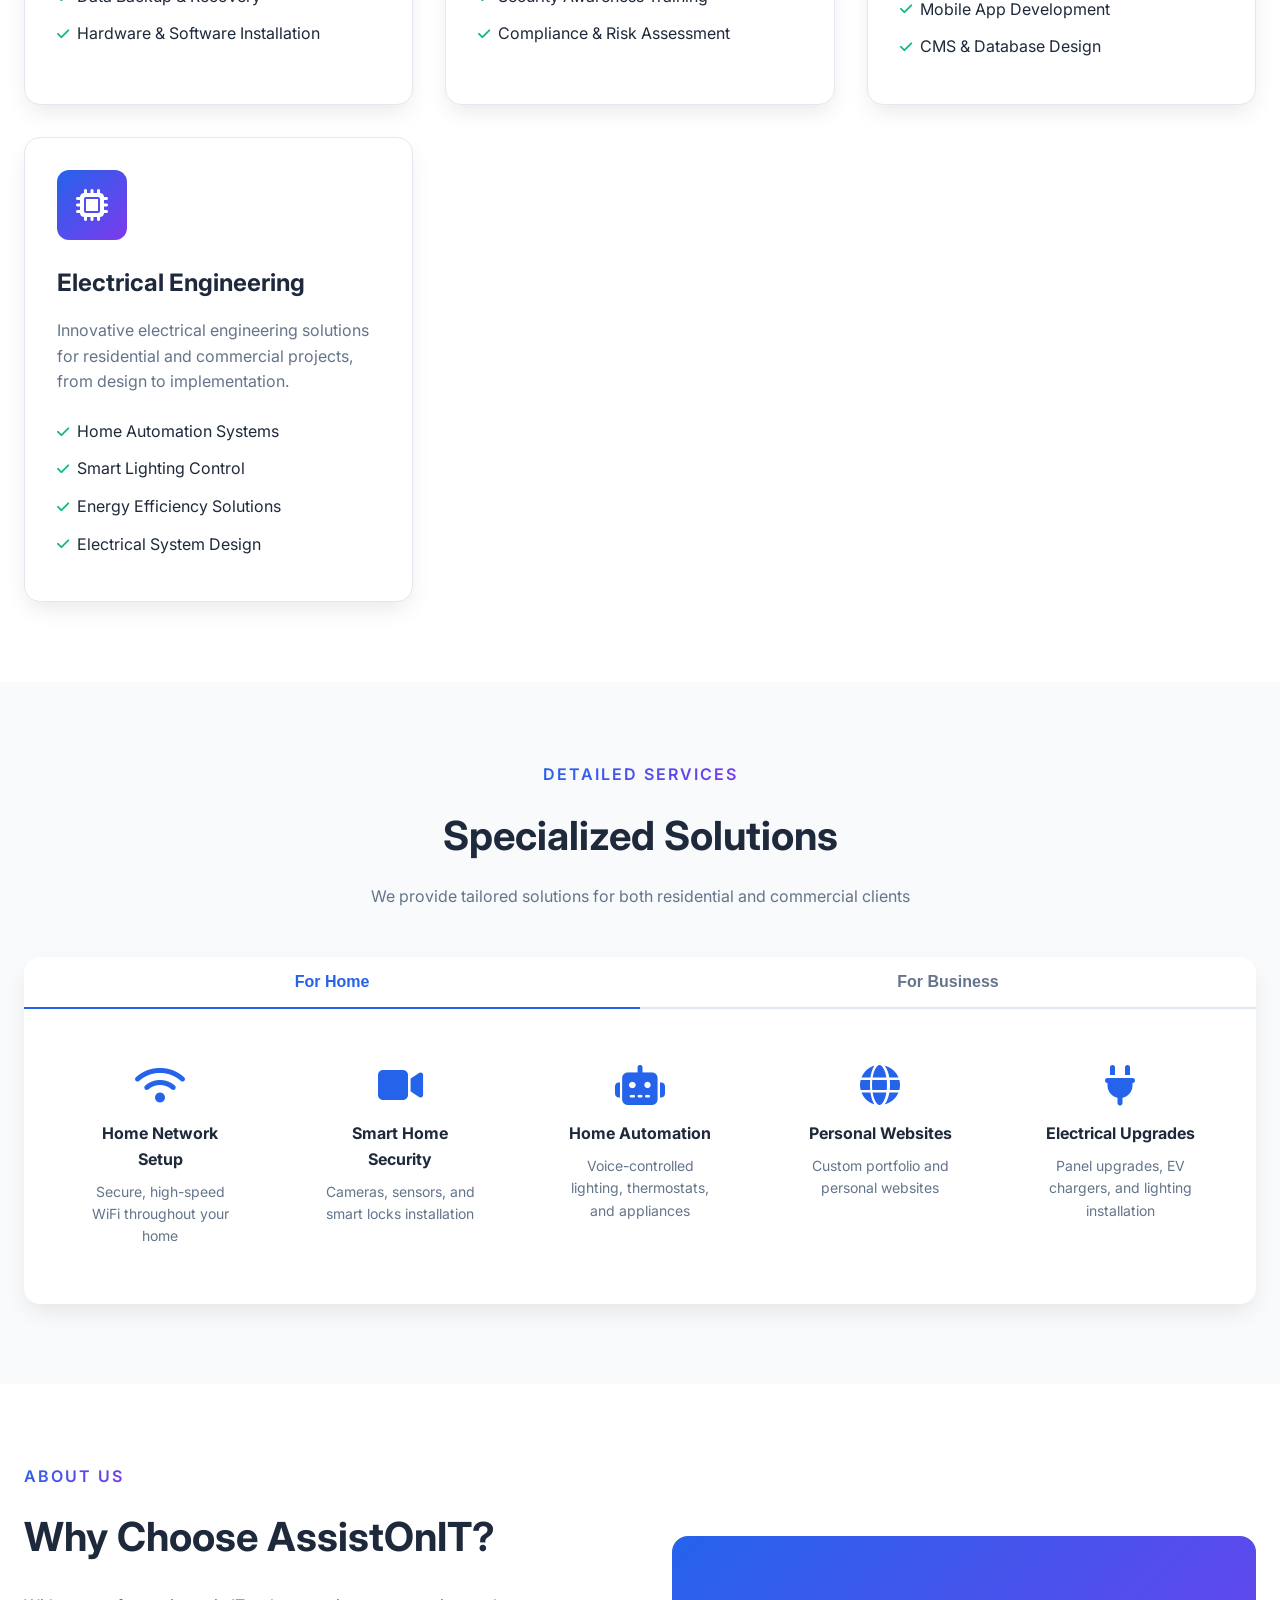
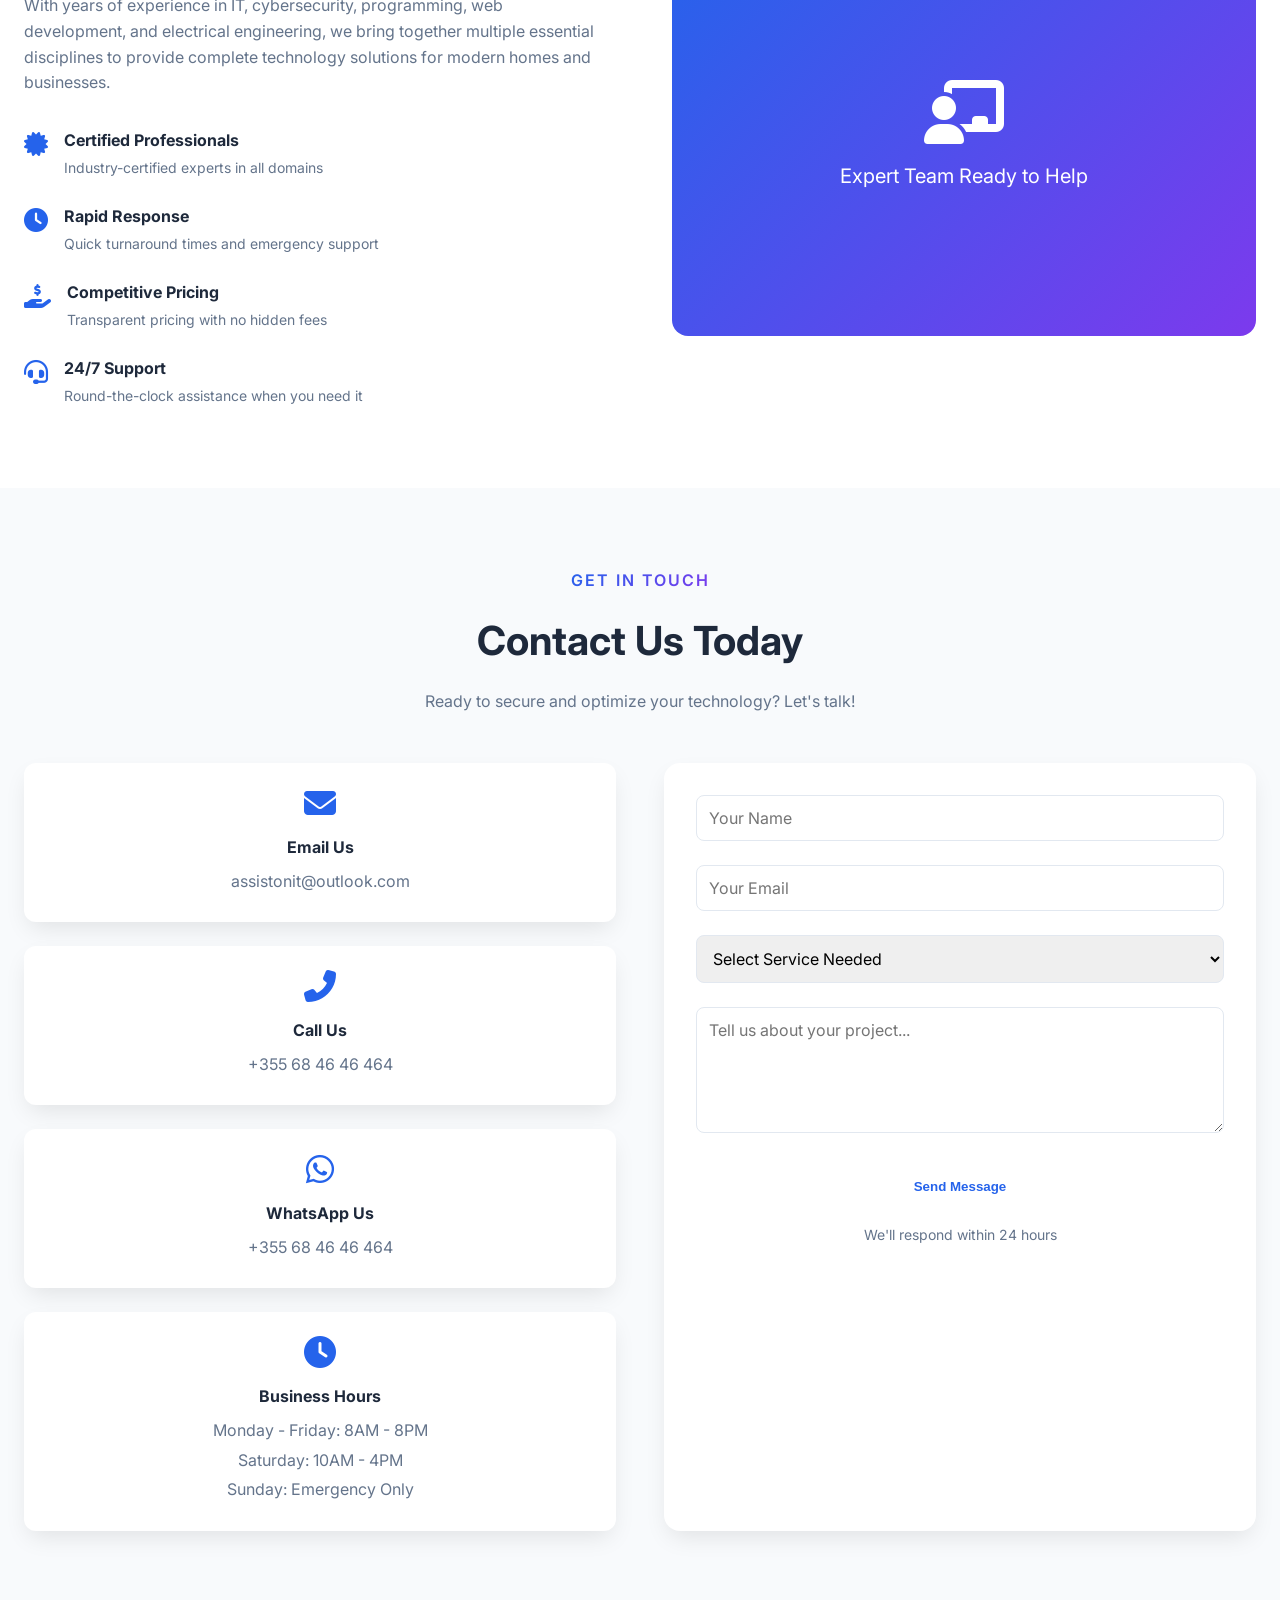
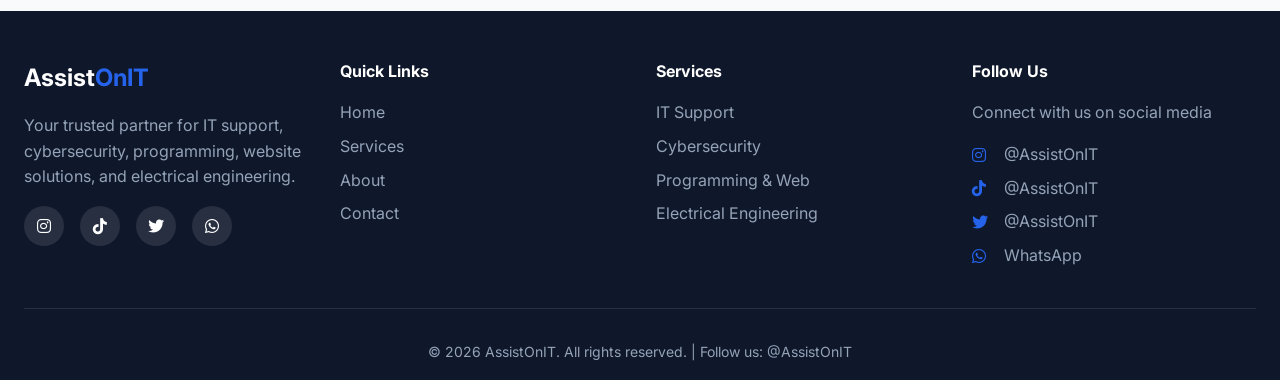
==== commit e5c1004f: "Update index.html" ====
--- a/index.html
+++ b/index.html
@@ -21,11 +21,15 @@
                 <a href="#home">Assist<span>OnIT</span></a>
             </div>
             <ul class="nav-menu">
-                <li><a href="#home">Home</a></li>
-                <li><a href="#services">Services</a></li>
-                <li><a href="#about">About</a></li>
-                <li><a href="#contact">Contact</a></li>
+                <li><a href="#home" data-key="nav-home">Home</a></li>
+                <li><a href="#services" data-key="nav-services">Services</a></li>
+                <li><a href="#about" data-key="nav-about">About</a></li>
+                <li><a href="#contact" data-key="nav-contact">Contact</a></li>
             </ul>
+            <div class="language-switcher">
+                <button class="lang-btn active" data-lang="en">EN</button>
+                <button class="lang-btn" data-lang="sq">SQ</button>
+            </div>
             <div class="hamburger">
                 <span></span>
                 <span></span>
@@ -39,31 +43,31 @@
         <div class="hero-container">
             <div class="hero-content">
                 <h1 class="hero-title">
-                    Your Trusted Partner for<br>
-                    <span class="highlight">Technology & Digital Solutions</span>
+                    <span data-key="hero-title1">Your Trusted Partner for</span><br>
+                    <span class="highlight" data-key="hero-title2">Technology & Digital Solutions</span>
                 </h1>
-                <p class="hero-subtitle">
+                <p class="hero-subtitle" data-key="hero-subtitle">
                     Professional IT support, cybersecurity, programming, website solutions, and electrical engineering services 
                     for homes and businesses. Reliable, secure, and innovative.
                 </p>
                 <div class="hero-buttons">
-                    <a href="#contact" class="btn btn-primary">Get Free Consultation</a>
-                    <a href="#services" class="btn btn-secondary">View Services</a>
-                    <a href="https://wa.me/355684646464?text=Hello%20AssistOnIT%2C%20I%27m%20interested%20in%20your%20services" target="_blank" class="btn btn-whatsapp"><i class="fab fa-whatsapp"></i> WhatsApp Us</a>
+                    <a href="#contact" class="btn btn-primary" data-key="hero-btn1">Get Free Consultation</a>
+                    <a href="#services" class="btn btn-secondary" data-key="hero-btn2">View Services</a>
+                    <a href="https://wa.me/355684646464?text=Hello%20AssistOnIT%2C%20I%27m%20interested%20in%20your%20services" target="_blank" class="btn btn-whatsapp"><i class="fab fa-whatsapp"></i> <span data-key="hero-btn3">WhatsApp Us</span></a>
                 </div>
             </div>
             <div class="hero-stats">
                 <div class="stat">
                     <h3>100+</h3>
-                    <p>Happy Clients</p>
+                    <p data-key="stat1">Happy Clients</p>
                 </div>
                 <div class="stat">
                     <h3>500+</h3>
-                    <p>Projects Completed</p>
+                    <p data-key="stat2">Projects Completed</p>
                 </div>
                 <div class="stat">
                     <h3>24/7</h3>
-                    <p>Support Available</p>
+                    <p data-key="stat3">Support Available</p>
                 </div>
             </div>
         </div>
@@ -73,9 +77,9 @@
     <section id="services" class="services">
         <div class="container">
             <div class="section-header">
-                <span class="section-tag">What We Offer</span>
-                <h2>Our Professional Services</h2>
-                <p>Comprehensive technology, digital, and engineering solutions tailored to your needs</p>
+                <span class="section-tag" data-key="services-tag">What We Offer</span>
+                <h2 data-key="services-title">Our Professional Services</h2>
+                <p data-key="services-subtitle">Comprehensive technology, digital, and engineering solutions tailored to your needs</p>
             </div>
             <div class="services-grid">
                 <!-- IT Support -->
@@ -83,13 +87,13 @@
                     <div class="service-icon">
                         <i class="fas fa-laptop-code"></i>
                     </div>
-                    <h3>IT Support & Consulting</h3>
-                    <p>Complete IT infrastructure management, help desk support, system maintenance, and technology consulting for businesses of all sizes.</p>
+                    <h3 data-key="service1-title">IT Support & Consulting</h3>
+                    <p data-key="service1-desc">Complete IT infrastructure management, help desk support, system maintenance, and technology consulting for businesses of all sizes.</p>
                     <ul class="service-features">
-                        <li><i class="fas fa-check"></i> 24/7 Remote Support</li>
-                        <li><i class="fas fa-check"></i> Network Setup & Management</li>
-                        <li><i class="fas fa-check"></i> Data Backup & Recovery</li>
-                        <li><i class="fas fa-check"></i> Hardware & Software Installation</li>
+                        <li><i class="fas fa-check"></i> <span data-key="service1-feat1">24/7 Remote Support</span></li>
+                        <li><i class="fas fa-check"></i> <span data-key="service1-feat2">Network Setup & Management</span></li>
+                        <li><i class="fas fa-check"></i> <span data-key="service1-feat3">Data Backup & Recovery</span></li>
+                        <li><i class="fas fa-check"></i> <span data-key="service1-feat4">Hardware & Software Installation</span></li>
                     </ul>
                 </div>
 
@@ -98,13 +102,13 @@
                     <div class="service-icon">
                         <i class="fas fa-shield-alt"></i>
                     </div>
-                    <h3>Cybersecurity</h3>
-                    <p>Protect your digital assets with advanced security solutions, threat detection, and comprehensive risk management strategies.</p>
+                    <h3 data-key="service2-title">Cybersecurity</h3>
+                    <p data-key="service2-desc">Protect your digital assets with advanced security solutions, threat detection, and comprehensive risk management strategies.</p>
                     <ul class="service-features">
-                        <li><i class="fas fa-check"></i> Network Security Audits</li>
-                        <li><i class="fas fa-check"></i> Malware & Ransomware Protection</li>
-                        <li><i class="fas fa-check"></i> Security Awareness Training</li>
-                        <li><i class="fas fa-check"></i> Compliance & Risk Assessment</li>
+                        <li><i class="fas fa-check"></i> <span data-key="service2-feat1">Network Security Audits</span></li>
+                        <li><i class="fas fa-check"></i> <span data-key="service2-feat2">Malware & Ransomware Protection</span></li>
+                        <li><i class="fas fa-check"></i> <span data-key="service2-feat3">Security Awareness Training</span></li>
+                        <li><i class="fas fa-check"></i> <span data-key="service2-feat4">Compliance & Risk Assessment</span></li>
                     </ul>
                 </div>
 
@@ -113,13 +117,13 @@
                     <div class="service-icon">
                         <i class="fas fa-code"></i>
                     </div>
-                    <h3>Programming & Web Solutions</h3>
-                    <p>Custom software development, website design, and web applications for homes and businesses.</p>
+                    <h3 data-key="service3-title">Programming & Web Solutions</h3>
+                    <p data-key="service3-desc">Custom software development, website design, and web applications for homes and businesses.</p>
                     <ul class="service-features">
-                        <li><i class="fas fa-check"></i> Custom Website Development</li>
-                        <li><i class="fas fa-check"></i> E-commerce Solutions</li>
-                        <li><i class="fas fa-check"></i> Mobile App Development</li>
-                        <li><i class="fas fa-check"></i> CMS & Database Design</li>
+                        <li><i class="fas fa-check"></i> <span data-key="service3-feat1">Custom Website Development</span></li>
+                        <li><i class="fas fa-check"></i> <span data-key="service3-feat2">E-commerce Solutions</span></li>
+                        <li><i class="fas fa-check"></i> <span data-key="service3-feat3">Mobile App Development</span></li>
+                        <li><i class="fas fa-check"></i> <span data-key="service3-feat4">CMS & Database Design</span></li>
                     </ul>
                 </div>
 
@@ -128,13 +132,13 @@
                     <div class="service-icon">
                         <i class="fas fa-microchip"></i>
                     </div>
-                    <h3>Electrical Engineering</h3>
-                    <p>Innovative electrical engineering solutions for residential and commercial projects, from design to implementation.</p>
+                    <h3 data-key="service4-title">Electrical Engineering</h3>
+                    <p data-key="service4-desc">Innovative electrical engineering solutions for residential and commercial projects, from design to implementation.</p>
                     <ul class="service-features">
-                        <li><i class="fas fa-check"></i> Home Automation Systems</li>
-                        <li><i class="fas fa-check"></i> Smart Lighting Control</li>
-                        <li><i class="fas fa-check"></i> Energy Efficiency Solutions</li>
-                        <li><i class="fas fa-check"></i> Electrical System Design</li>
+                        <li><i class="fas fa-check"></i> <span data-key="service4-feat1">Home Automation Systems</span></li>
+                        <li><i class="fas fa-check"></i> <span data-key="service4-feat2">Smart Lighting Control</span></li>
+                        <li><i class="fas fa-check"></i> <span data-key="service4-feat3">Energy Efficiency Solutions</span></li>
+                        <li><i class="fas fa-check"></i> <span data-key="service4-feat4">Electrical System Design</span></li>
                     </ul>
                 </div>
             </div>
@@ -145,41 +149,41 @@
     <section class="service-details">
         <div class="container">
             <div class="section-header">
-                <span class="section-tag">Detailed Services</span>
-                <h2>Specialized Solutions</h2>
-                <p>We provide tailored solutions for both residential and commercial clients</p>
+                <span class="section-tag" data-key="details-tag">Detailed Services</span>
+                <h2 data-key="details-title">Specialized Solutions</h2>
+                <p data-key="details-subtitle">We provide tailored solutions for both residential and commercial clients</p>
             </div>
             <div class="tabs">
                 <div class="tab-buttons">
-                    <button class="tab-btn active" data-tab="home">For Home</button>
-                    <button class="tab-btn" data-tab="business">For Business</button>
+                    <button class="tab-btn active" data-tab="home" data-key="tab-home">For Home</button>
+                    <button class="tab-btn" data-tab="business" data-key="tab-business">For Business</button>
                 </div>
                 <div class="tab-content active" id="home-tab">
                     <div class="tab-grid">
                         <div class="tab-item">
                             <i class="fas fa-wifi"></i>
-                            <h4>Home Network Setup</h4>
-                            <p>Secure, high-speed WiFi throughout your home</p>
+                            <h4 data-key="home1-title">Home Network Setup</h4>
+                            <p data-key="home1-desc">Secure, high-speed WiFi throughout your home</p>
                         </div>
                         <div class="tab-item">
                             <i class="fas fa-video"></i>
-                            <h4>Smart Home Security</h4>
-                            <p>Cameras, sensors, and smart locks installation</p>
+                            <h4 data-key="home2-title">Smart Home Security</h4>
+                            <p data-key="home2-desc">Cameras, sensors, and smart locks installation</p>
                         </div>
                         <div class="tab-item">
                             <i class="fas fa-robot"></i>
-                            <h4>Home Automation</h4>
-                            <p>Voice-controlled lighting, thermostats, and appliances</p>
+                            <h4 data-key="home3-title">Home Automation</h4>
+                            <p data-key="home3-desc">Voice-controlled lighting, thermostats, and appliances</p>
                         </div>
                         <div class="tab-item">
                             <i class="fas fa-globe"></i>
-                            <h4>Personal Websites</h4>
-                            <p>Custom portfolio and personal websites</p>
+                            <h4 data-key="home4-title">Personal Websites</h4>
+                            <p data-key="home4-desc">Custom portfolio and personal websites</p>
                         </div>
                         <div class="tab-item">
                             <i class="fas fa-plug"></i>
-                            <h4>Electrical Upgrades</h4>
-                            <p>Panel upgrades, EV chargers, and lighting installation</p>
+                            <h4 data-key="home5-title">Electrical Upgrades</h4>
+                            <p data-key="home5-desc">Panel upgrades, EV chargers, and lighting installation</p>
                         </div>
                     </div>
                 </div>
@@ -187,28 +191,28 @@
                     <div class="tab-grid">
                         <div class="tab-item">
                             <i class="fas fa-server"></i>
-                            <h4>Server Management</h4>
-                            <p>On-premise and cloud server solutions</p>
+                            <h4 data-key="business1-title">Server Management</h4>
+                            <p data-key="business1-desc">On-premise and cloud server solutions</p>
                         </div>
                         <div class="tab-item">
                             <i class="fas fa-lock"></i>
-                            <h4>Enterprise Security</h4>
-                            <p>Firewalls, VPNs, and intrusion detection</p>
+                            <h4 data-key="business2-title">Enterprise Security</h4>
+                            <p data-key="business2-desc">Firewalls, VPNs, and intrusion detection</p>
                         </div>
                         <div class="tab-item">
                             <i class="fas fa-chart-line"></i>
-                            <h4>IT Infrastructure</h4>
-                            <p>Scalable solutions for growing businesses</p>
+                            <h4 data-key="business3-title">IT Infrastructure</h4>
+                            <p data-key="business3-desc">Scalable solutions for growing businesses</p>
                         </div>
                         <div class="tab-item">
                             <i class="fas fa-shopping-cart"></i>
-                            <h4>E-commerce Solutions</h4>
-                            <p>Online stores with payment integration</p>
+                            <h4 data-key="business4-title">E-commerce Solutions</h4>
+                            <p data-key="business4-desc">Online stores with payment integration</p>
                         </div>
                         <div class="tab-item">
                             <i class="fas fa-users"></i>
-                            <h4>Managed Services</h4>
-                            <p>Complete IT department outsourcing</p>
+                            <h4 data-key="business5-title">Managed Services</h4>
+                            <p data-key="business5-desc">Complete IT department outsourcing</p>
                         </div>
                     </div>
                 </div>
@@ -221,36 +225,36 @@
         <div class="container">
             <div class="about-grid">
                 <div class="about-content">
-                    <span class="section-tag">About Us</span>
-                    <h2>Why Choose AssistOnIT?</h2>
-                    <p>With years of experience in IT, cybersecurity, programming, web development, and electrical engineering, we bring together multiple essential disciplines to provide complete technology solutions for modern homes and businesses.</p>
+                    <span class="section-tag" data-key="about-tag">About Us</span>
+                    <h2 data-key="about-title">Why Choose AssistOnIT?</h2>
+                    <p data-key="about-desc">With years of experience in IT, cybersecurity, programming, web development, and electrical engineering, we bring together multiple essential disciplines to provide complete technology solutions for modern homes and businesses.</p>
                     <div class="about-features">
                         <div class="about-feature">
                             <i class="fas fa-certificate"></i>
                             <div>
-                                <h4>Certified Professionals</h4>
-                                <p>Industry-certified experts in all domains</p>
+                                <h4 data-key="about-feat1-title">Certified Professionals</h4>
+                                <p data-key="about-feat1-desc">Industry-certified experts in all domains</p>
                             </div>
                         </div>
                         <div class="about-feature">
                             <i class="fas fa-clock"></i>
                             <div>
-                                <h4>Rapid Response</h4>
-                                <p>Quick turnaround times and emergency support</p>
+                                <h4 data-key="about-feat2-title">Rapid Response</h4>
+                                <p data-key="about-feat2-desc">Quick turnaround times and emergency support</p>
                             </div>
                         </div>
                         <div class="about-feature">
                             <i class="fas fa-hand-holding-usd"></i>
                             <div>
-                                <h4>Competitive Pricing</h4>
-                                <p>Transparent pricing with no hidden fees</p>
+                                <h4 data-key="about-feat3-title">Competitive Pricing</h4>
+                                <p data-key="about-feat3-desc">Transparent pricing with no hidden fees</p>
                             </div>
                         </div>
                         <div class="about-feature">
                             <i class="fas fa-headset"></i>
                             <div>
-                                <h4>24/7 Support</h4>
-                                <p>Round-the-clock assistance when you need it</p>
+                                <h4 data-key="about-feat4-title">24/7 Support</h4>
+                                <p data-key="about-feat4-desc">Round-the-clock assistance when you need it</p>
                             </div>
                         </div>
                     </div>
@@ -258,7 +262,7 @@
                 <div class="about-image">
                     <div class="image-placeholder">
                         <i class="fas fa-chalkboard-user"></i>
-                        <p>Expert Team Ready to Help</p>
+                        <p data-key="about-image-text">Expert Team Ready to Help</p>
                     </div>
                 </div>
             </div>
@@ -269,57 +273,57 @@
     <section id="contact" class="contact">
         <div class="container">
             <div class="section-header">
-                <span class="section-tag">Get In Touch</span>
-                <h2>Contact Us Today</h2>
-                <p>Ready to secure and optimize your technology? Let's talk!</p>
+                <span class="section-tag" data-key="contact-tag">Get In Touch</span>
+                <h2 data-key="contact-title">Contact Us Today</h2>
+                <p data-key="contact-subtitle">Ready to secure and optimize your technology? Let's talk!</p>
             </div>
             <div class="contact-grid">
                 <div class="contact-info">
                     <div class="info-card">
                         <i class="fas fa-envelope"></i>
-                        <h4>Email Us</h4>
+                        <h4 data-key="contact-email-title">Email Us</h4>
                         <p><a href="mailto:assistonit@outlook.com">assistonit@outlook.com</a></p>
                     </div>
                     <div class="info-card">
                         <i class="fas fa-phone-alt"></i>
-                        <h4>Call Us</h4>
+                        <h4 data-key="contact-phone-title">Call Us</h4>
                         <p><a href="tel:+355684646464">+355 68 46 46 464</a></p>
                     </div>
                     <div class="info-card">
                         <i class="fab fa-whatsapp"></i>
-                        <h4>WhatsApp Us</h4>
+                        <h4 data-key="contact-wa-title">WhatsApp Us</h4>
                         <p><a href="https://wa.me/355684646464?text=Hello%20AssistOnIT%2C%20I%27m%20interested%20in%20your%20services" target="_blank">+355 68 46 46 464</a></p>
                     </div>
                     <div class="info-card">
                         <i class="fas fa-clock"></i>
-                        <h4>Business Hours</h4>
-                        <p>Monday - Friday: 8AM - 8PM</p>
-                        <p>Saturday: 10AM - 4PM</p>
-                        <p>Sunday: Emergency Only</p>
+                        <h4 data-key="contact-hours-title">Business Hours</h4>
+                        <p data-key="hours1">Monday - Friday: 8AM - 8PM</p>
+                        <p data-key="hours2">Saturday: 10AM - 4PM</p>
+                        <p data-key="hours3">Sunday: Emergency Only</p>
                     </div>
                 </div>
                 <form class="contact-form" id="contactForm">
                     <div class="form-group">
-                        <input type="text" id="name" name="name" placeholder="Your Name" required>
+                        <input type="text" id="name" name="name" placeholder="Your Name" data-key-placeholder="form-name" required>
                     </div>
                     <div class="form-group">
-                        <input type="email" id="email" name="email" placeholder="Your Email" required>
+                        <input type="email" id="email" name="email" placeholder="Your Email" data-key-placeholder="form-email" required>
                     </div>
                     <div class="form-group">
                         <select id="service" name="service">
-                            <option value="">Select Service Needed</option>
-                            <option value="IT Support">IT Support</option>
-                            <option value="Cybersecurity">Cybersecurity</option>
-                            <option value="Programming & Web Solutions">Programming & Web Solutions</option>
-                            <option value="Electrical Engineering">Electrical Engineering</option>
-                            <option value="Multiple Services">Multiple Services</option>
+                            <option value="" data-key="form-service-default">Select Service Needed</option>
+                            <option value="IT Support" data-key="form-service1">IT Support</option>
+                            <option value="Cybersecurity" data-key="form-service2">Cybersecurity</option>
+                            <option value="Programming & Web Solutions" data-key="form-service3">Programming & Web Solutions</option>
+                            <option value="Electrical Engineering" data-key="form-service4">Electrical Engineering</option>
+                            <option value="Multiple Services" data-key="form-service5">Multiple Services</option>
                         </select>
                     </div>
                     <div class="form-group">
-                        <textarea id="message" name="message" rows="5" placeholder="Tell us about your project..." required></textarea>
-                    </div>
-                    <button type="submit" class="btn btn-primary btn-block">Send Message</button>
-                    <p class="form-note">We'll respond within 24 hours</p>
+                        <textarea id="message" name="message" rows="5" placeholder="Tell us about your project..." data-key-placeholder="form-message" required></textarea>
+                    </div>
+                    <button type="submit" class="btn btn-primary btn-block" data-key="form-submit">Send Message</button>
+                    <p class="form-note" data-key="form-note">We'll respond within 24 hours</p>
                 </form>
             </div>
         </div>
@@ -331,7 +335,7 @@
             <div class="footer-grid">
                 <div class="footer-about">
                     <h3>Assist<span>OnIT</span></h3>
-                    <p>Your trusted partner for IT support, cybersecurity, programming, website solutions, and electrical engineering.</p>
+                    <p data-key="footer-desc">Your trusted partner for IT support, cybersecurity, programming, website solutions, and electrical engineering.</p>
                     <div class="social-links">
                         <a href="https://www.instagram.com/AssistOnIT" target="_blank" rel="noopener noreferrer"><i class="fab fa-instagram"></i></a>
                         <a href="https://www.tiktok.com/@AssistOnIT" target="_blank" rel="noopener noreferrer"><i class="fab fa-tiktok"></i></a>
@@ -340,26 +344,26 @@
                     </div>
                 </div>
                 <div class="footer-links">
-                    <h4>Quick Links</h4>
+                    <h4 data-key="footer-quick">Quick Links</h4>
                     <ul>
-                        <li><a href="#home">Home</a></li>
-                        <li><a href="#services">Services</a></li>
-                        <li><a href="#about">About</a></li>
-                        <li><a href="#contact">Contact</a></li>
+                        <li><a href="#home" data-key="nav-home">Home</a></li>
+                        <li><a href="#services" data-key="nav-services">Services</a></li>
+                        <li><a href="#about" data-key="nav-about">About</a></li>
+                        <li><a href="#contact" data-key="nav-contact">Contact</a></li>
                     </ul>
                 </div>
                 <div class="footer-links">
-                    <h4>Services</h4>
+                    <h4 data-key="footer-services">Services</h4>
                     <ul>
-                        <li><a href="#services">IT Support</a></li>
-                        <li><a href="#services">Cybersecurity</a></li>
-                        <li><a href="#services">Programming & Web</a></li>
-                        <li><a href="#services">Electrical Engineering</a></li>
+                        <li><a href="#services" data-key="service1-title">IT Support</a></li>
+                        <li><a href="#services" data-key="service2-title">Cybersecurity</a></li>
+                        <li><a href="#services" data-key="service3-title">Programming & Web</a></li>
+                        <li><a href="#services" data-key="service4-title">Electrical Engineering</a></li>
                     </ul>
                 </div>
                 <div class="footer-newsletter">
-                    <h4>Follow Us</h4>
-                    <p>Connect with us on social media</p>
+                    <h4 data-key="footer-follow">Follow Us</h4>
+                    <p data-key="footer-social-text">Connect with us on social media</p>
                     <div class="social-handles">
                         <p><i class="fab fa-instagram"></i> <a href="https://www.instagram.com/AssistOnIT" target="_blank" rel="noopener noreferrer">@AssistOnIT</a></p>
                         <p><i class="fab fa-tiktok"></i> <a href="https://www.tiktok.com/@AssistOnIT" target="_blank" rel="noopener noreferrer">@AssistOnIT</a></p>
@@ -369,7 +373,7 @@
                 </div>
             </div>
             <div class="footer-bottom">
-                <p>&copy; 2024 AssistOnIT. All rights reserved. | Follow us: <a href="https://www.instagram.com/AssistOnIT" target="_blank" rel="noopener noreferrer">@AssistOnIT</a> on social media</p>
+                <p>&copy; 2026 AssistOnIT. <span data-key="footer-rights">All rights reserved.</span> | <span data-key="footer-follow-text">Follow us:</span> <a href="https://www.instagram.com/AssistOnIT" target="_blank" rel="noopener noreferrer">@AssistOnIT</a></p>
             </div>
         </div>
     </footer>
--- a/styles.css
+++ b/styles.css
@@ -161,6 +161,7 @@
     gap: 1rem;
     justify-content: center;
     margin-bottom: 4rem;
+    flex-wrap: wrap;
 }
 
 .btn {
@@ -170,6 +171,8 @@
     font-weight: 600;
     transition: all 0.3s;
     display: inline-block;
+    cursor: pointer;
+    border: none;
 }
 
 .btn-primary {
@@ -194,6 +197,22 @@
     transform: translateY(-2px);
 }
 
+.btn-whatsapp {
+    background: #25D366;
+    color: white;
+    border: none;
+}
+
+.btn-whatsapp:hover {
+    background: #128C7E;
+    transform: translateY(-2px);
+    box-shadow: var(--shadow);
+}
+
+.btn-whatsapp i {
+    margin-right: 8px;
+}
+
 .btn-block {
     display: block;
     width: 100%;
@@ -205,6 +224,7 @@
     justify-content: center;
     gap: 4rem;
     margin-top: 2rem;
+    flex-wrap: wrap;
 }
 
 .stat {
@@ -495,6 +515,16 @@
 .info-card p {
     color: var(--text-light);
     margin: 0.25rem 0;
+}
+
+.info-card a {
+    color: var(--text-light);
+    text-decoration: none;
+    transition: color 0.3s;
+}
+
+.info-card a:hover {
+    color: var(--primary-color);
 }
 
 .contact-form {
@@ -534,54 +564,107 @@
     color: var(--text-light);
     margin-top: 1rem;
 }
-<!-- Footer -->
-<footer class="footer">
-    <div class="container">
-        <div class="footer-grid">
-            <div class="footer-about">
-                <h3>Assist<span>OnIT</span></h3>
-                <p>Your trusted partner for IT support, cybersecurity, programming, website solutions, and electrical engineering.</p>
-                <div class="social-links">
-                    <a href="https://www.instagram.com/AssistOnIT" target="_blank" rel="noopener noreferrer"><i class="fab fa-instagram"></i></a>
-                    <a href="https://www.tiktok.com/@AssistOnIT" target="_blank" rel="noopener noreferrer"><i class="fab fa-tiktok"></i></a>
-                    <a href="https://twitter.com/AssistOnIT" target="_blank" rel="noopener noreferrer"><i class="fab fa-twitter"></i></a>
-                    <a href="https://www.facebook.com/AssistOnIT" target="_blank" rel="noopener noreferrer"><i class="fab fa-facebook-f"></i></a>
-                    <a href="https://www.linkedin.com/company/AssistOnIT" target="_blank" rel="noopener noreferrer"><i class="fab fa-linkedin-in"></i></a>
-                </div>
-            </div>
-            <div class="footer-links">
-                <h4>Quick Links</h4>
-                <ul>
-                    <li><a href="#home">Home</a></li>
-                    <li><a href="#services">Services</a></li>
-                    <li><a href="#about">About</a></li>
-                    <li><a href="#contact">Contact</a></li>
-                </ul>
-            </div>
-            <div class="footer-links">
-                <h4>Services</h4>
-                <ul>
-                    <li><a href="#services">IT Support</a></li>
-                    <li><a href="#services">Cybersecurity</a></li>
-                    <li><a href="#services">Programming & Web</a></li>
-                    <li><a href="#services">Electrical Engineering</a></li>
-                </ul>
-            </div>
-            <div class="footer-newsletter">
-                <h4>Follow Us</h4>
-                <p>Connect with us on social media</p>
-                <div class="social-handles">
-                    <p><i class="fab fa-instagram"></i> <a href="https://www.instagram.com/AssistOnIT" target="_blank" rel="noopener noreferrer">@AssistOnIT</a></p>
-                    <p><i class="fab fa-tiktok"></i> <a href="https://www.tiktok.com/@AssistOnIT" target="_blank" rel="noopener noreferrer">@AssistOnIT</a></p>
-                    <p><i class="fab fa-twitter"></i> <a href="https://twitter.com/AssistOnIT" target="_blank" rel="noopener noreferrer">@AssistOnIT</a></p>
-                </div>
-            </div>
-        </div>
-        <div class="footer-bottom">
-            <p>&copy; 2026 AssistOnIT. All rights reserved. | Follow us: <a href="https://www.instagram.com/AssistOnIT" target="_blank" rel="noopener noreferrer">@AssistOnIT</a> on social media</p>
-        </div>
-    </div>
-/* Social handles links in footer */
+
+/* Footer */
+.footer {
+    background: var(--dark-bg);
+    color: var(--white);
+    padding: 3rem 0 1rem;
+}
+
+.footer-grid {
+    display: grid;
+    grid-template-columns: repeat(auto-fit, minmax(250px, 1fr));
+    gap: 2rem;
+    margin-bottom: 2rem;
+}
+
+.footer-about h3 {
+    font-size: 1.5rem;
+    margin-bottom: 1rem;
+}
+
+.footer-about span {
+    color: var(--primary-color);
+}
+
+.footer-about p {
+    color: #94a3b8;
+    margin-bottom: 1rem;
+}
+
+.social-links {
+    display: flex;
+    gap: 1rem;
+    flex-wrap: wrap;
+}
+
+.social-links a {
+    width: 40px;
+    height: 40px;
+    background: rgba(255, 255, 255, 0.1);
+    border-radius: 50%;
+    display: flex;
+    align-items: center;
+    justify-content: center;
+    color: var(--white);
+    text-decoration: none;
+    transition: all 0.3s;
+}
+
+.social-links a:hover {
+    background: var(--primary-color);
+    transform: translateY(-2px);
+}
+
+.footer-links h4 {
+    margin-bottom: 1rem;
+}
+
+.footer-links ul {
+    list-style: none;
+}
+
+.footer-links li {
+    margin-bottom: 0.5rem;
+}
+
+.footer-links a {
+    color: #94a3b8;
+    text-decoration: none;
+    transition: color 0.3s;
+}
+
+.footer-links a:hover {
+    color: var(--white);
+}
+
+.footer-newsletter h4 {
+    margin-bottom: 1rem;
+}
+
+.footer-newsletter p {
+    color: #94a3b8;
+    margin-bottom: 1rem;
+}
+
+.social-handles {
+    margin-top: 1rem;
+}
+
+.social-handles p {
+    margin: 0.5rem 0;
+    color: #94a3b8;
+    display: flex;
+    align-items: center;
+    gap: 0.5rem;
+}
+
+.social-handles i {
+    width: 24px;
+    color: var(--primary-color);
+}
+
 .social-handles a {
     color: #94a3b8;
     text-decoration: none;
@@ -592,6 +675,14 @@
     color: var(--primary-color);
 }
 
+.footer-bottom {
+    text-align: center;
+    padding-top: 2rem;
+    border-top: 1px solid rgba(255, 255, 255, 0.1);
+    color: #94a3b8;
+    font-size: 0.875rem;
+}
+
 .footer-bottom a {
     color: #94a3b8;
     text-decoration: none;
@@ -602,4 +693,98 @@
     color: var(--primary-color);
     text-decoration: underline;
 }
-</footer>
+
+/* Responsive Design */
+@media (max-width: 768px) {
+    .hamburger {
+        display: flex;
+    }
+    
+    .nav-menu {
+        position: fixed;
+        left: -100%;
+        top: 70px;
+        flex-direction: column;
+        background: var(--white);
+        width: 100%;
+        text-align: center;
+        transition: 0.3s;
+        box-shadow: 0 10px 27px rgba(0, 0, 0, 0.05);
+        padding: 2rem 0;
+    }
+    
+    .nav-menu.active {
+        left: 0;
+    }
+    
+    .hero-title {
+        font-size: 2rem;
+    }
+    
+    .hero-buttons {
+        flex-direction: column;
+        align-items: center;
+    }
+    
+    .hero-stats {
+        flex-direction: column;
+        gap: 1.5rem;
+    }
+    
+    .section-header h2 {
+        font-size: 1.75rem;
+    }
+    
+    .about-grid,
+    .contact-grid {
+        grid-template-columns: 1fr;
+    }
+    
+    .services-grid {
+        grid-template-columns: 1fr;
+    }
+    
+    .tab-buttons {
+        flex-direction: column;
+    }
+    
+    .tab-btn {
+        border-bottom: 1px solid #e2e8f0;
+    }
+    
+    .tab-btn.active {
+        border-bottom: 1px solid var(--primary-color);
+        margin-bottom: 0;
+    }
+    
+    .footer-grid {
+        grid-template-columns: 1fr;
+        text-align: center;
+    }
+    
+    .social-links {
+        justify-content: center;
+    }
+    
+    .social-handles p {
+        justify-content: center;
+    }
+}
+
+@media (max-width: 480px) {
+    .container {
+        padding: 0 16px;
+    }
+    
+    .hero-title {
+        font-size: 1.75rem;
+    }
+    
+    .service-card {
+        padding: 1.5rem;
+    }
+    
+    .contact-form {
+        padding: 1.5rem;
+    }
+}
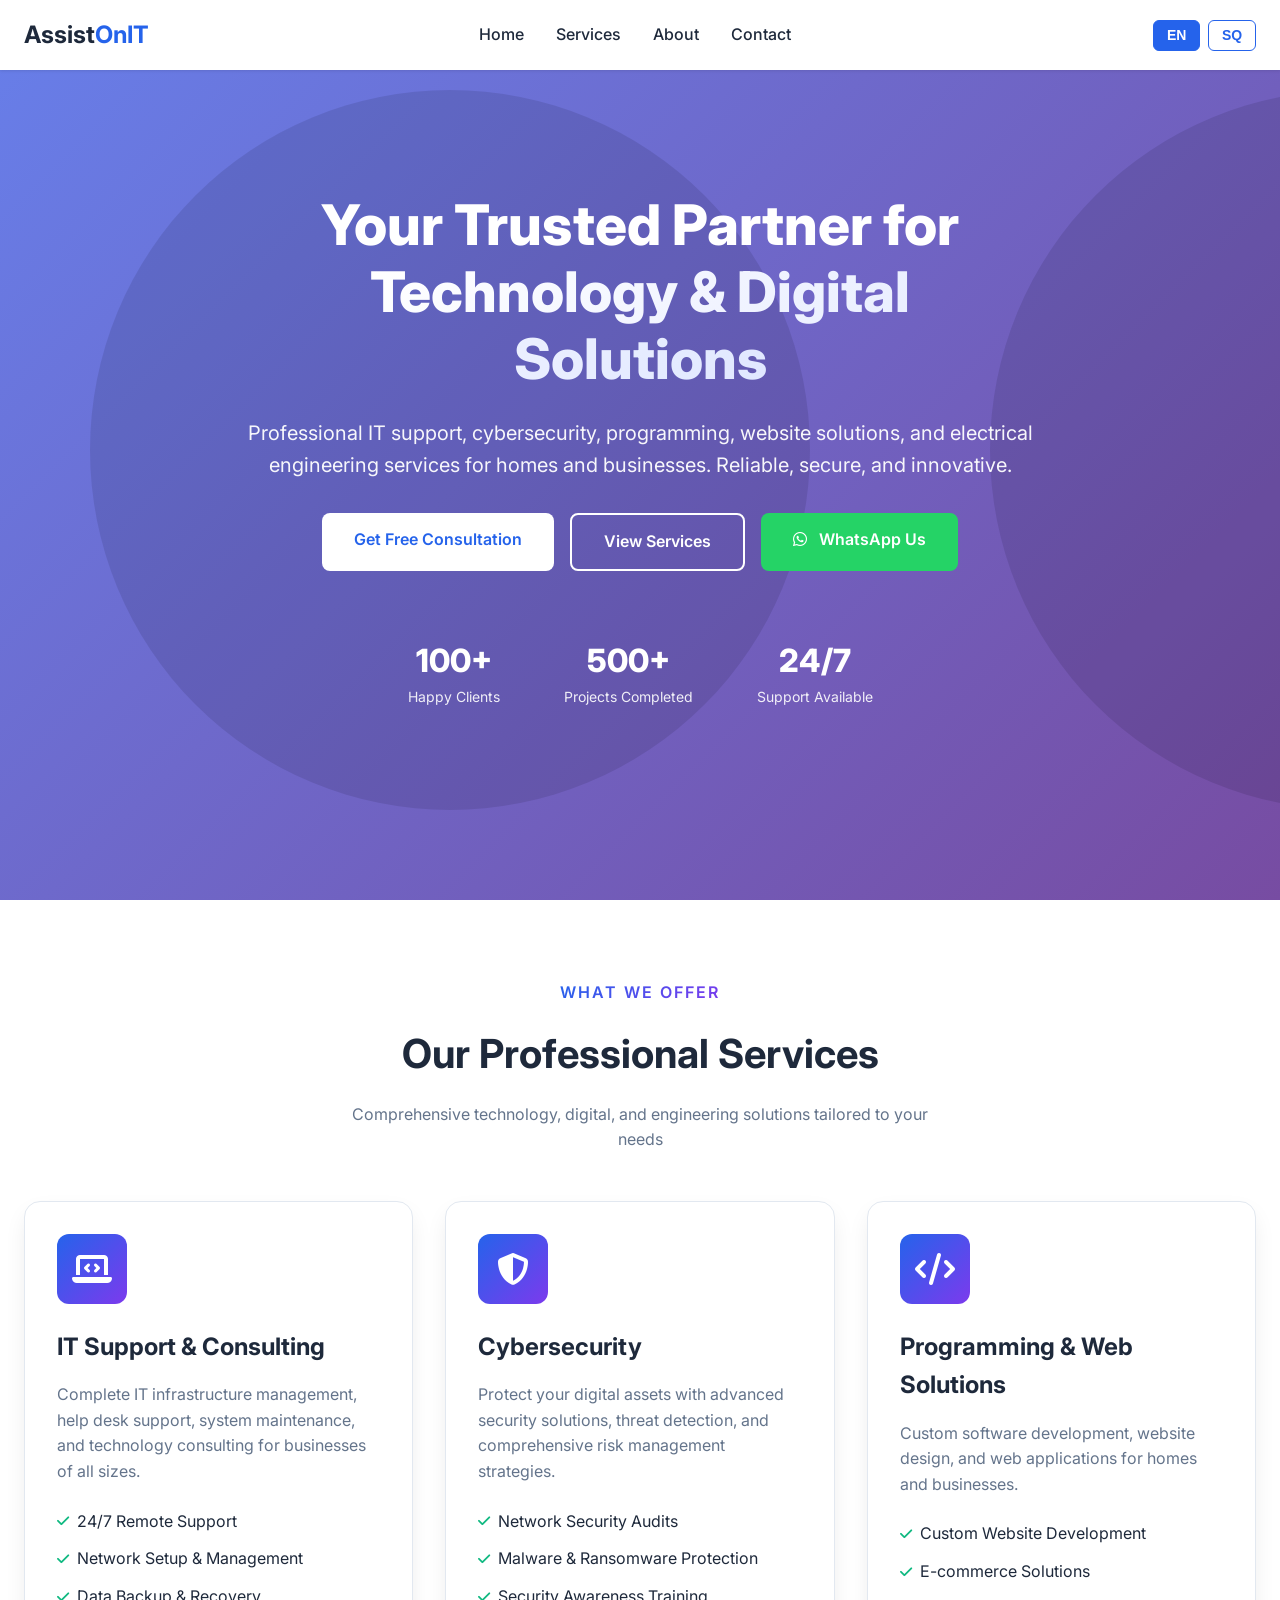
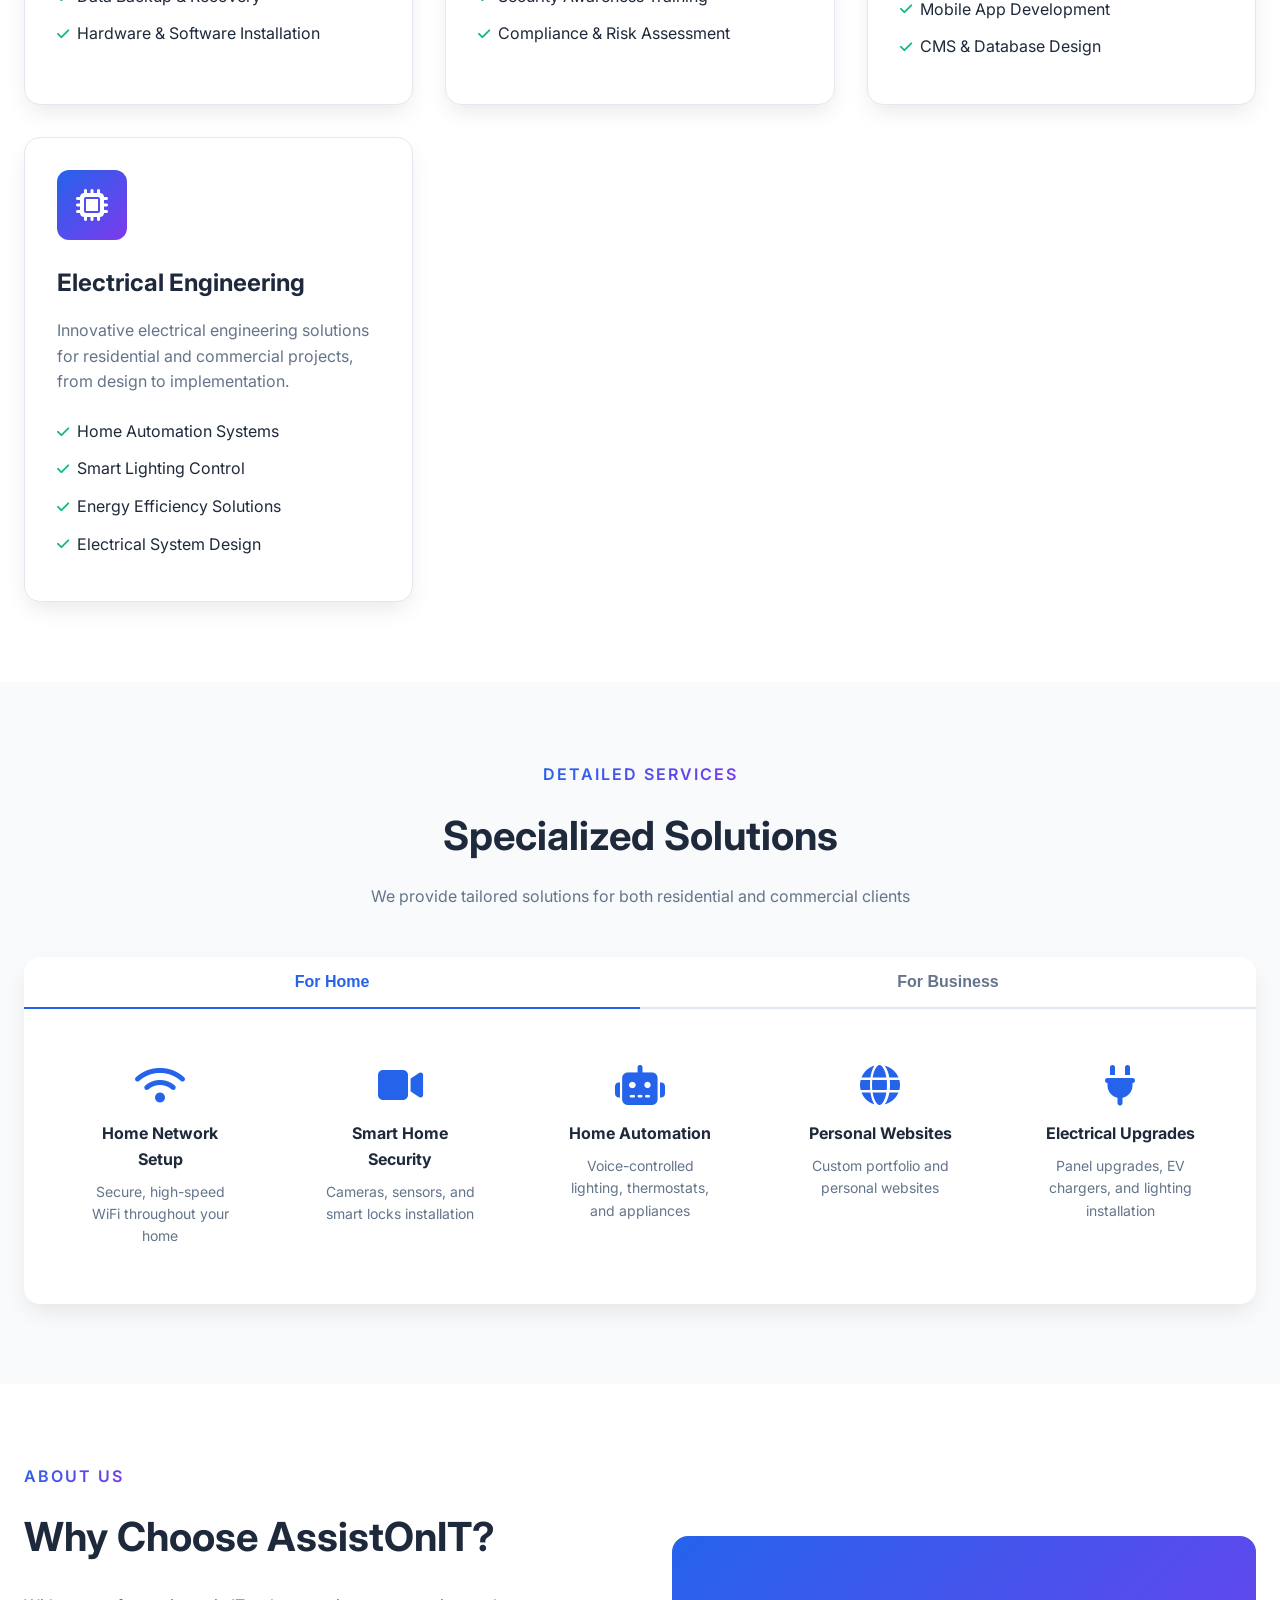
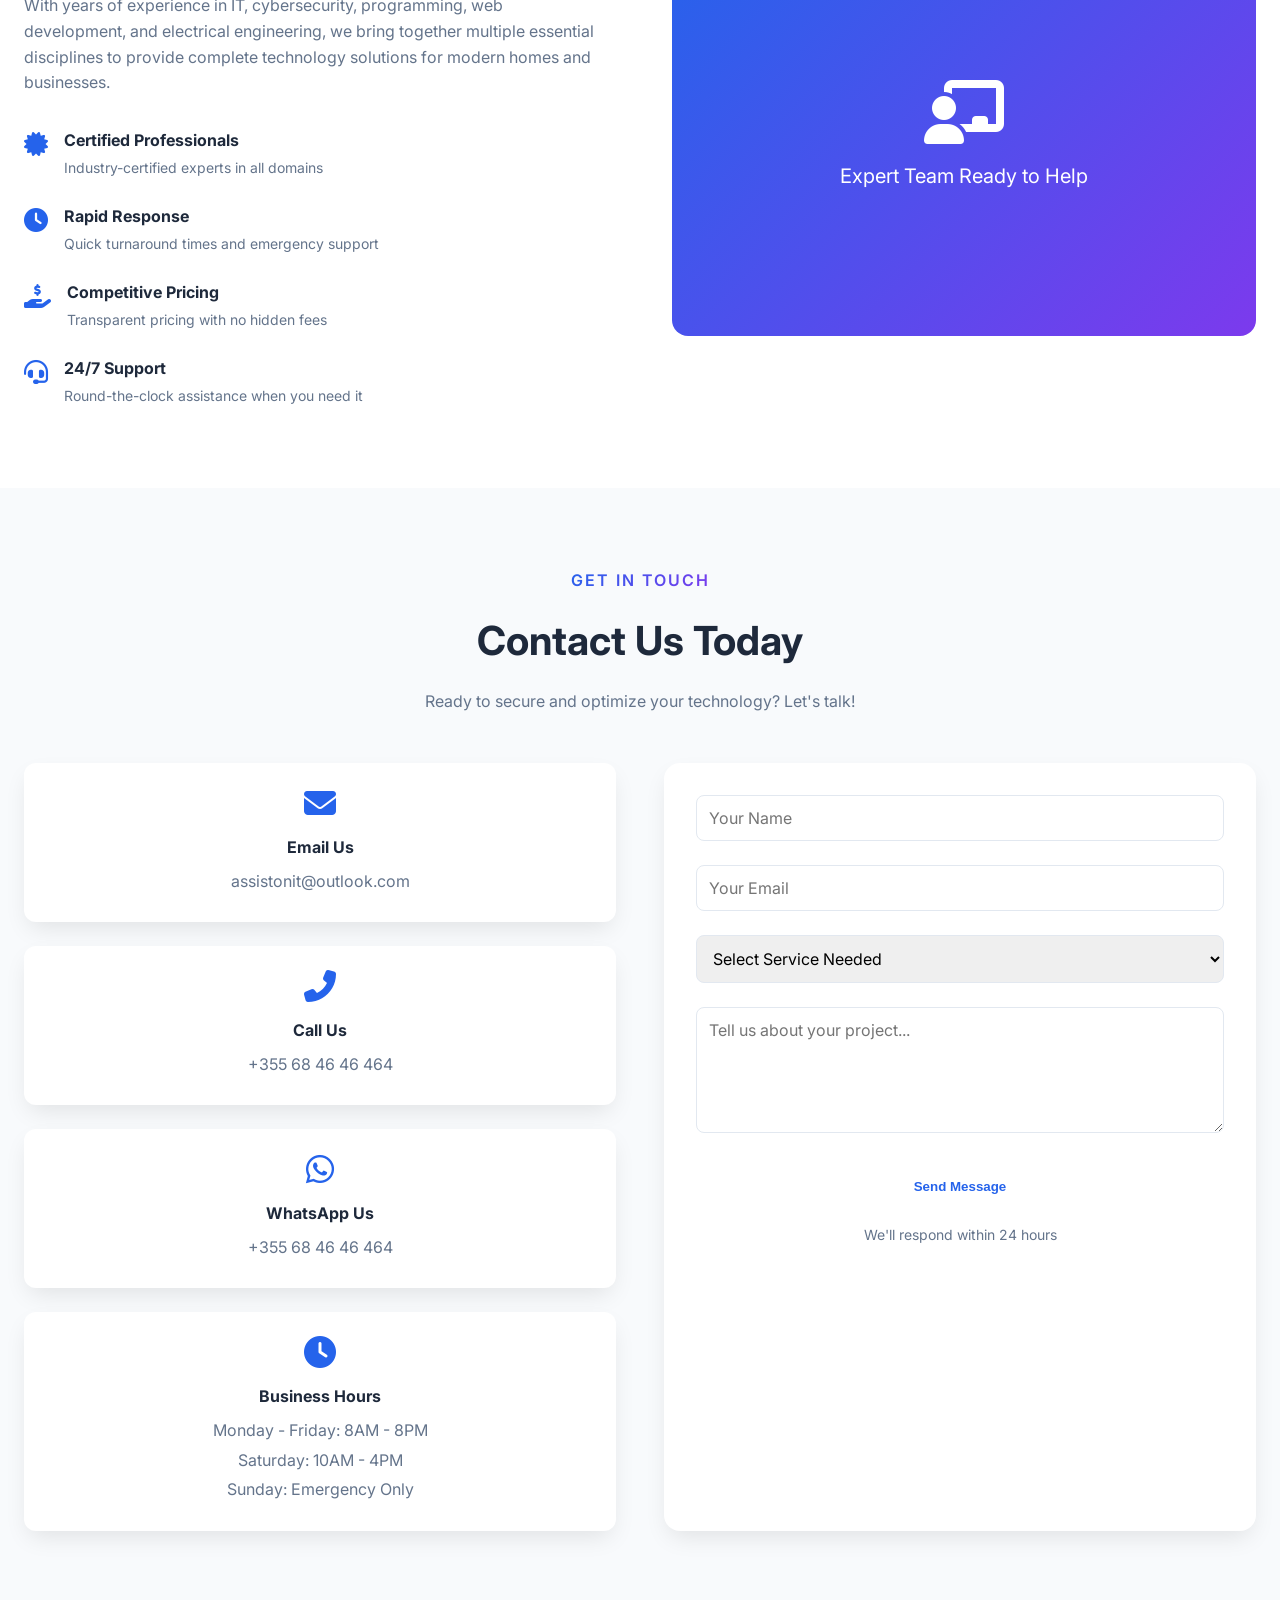
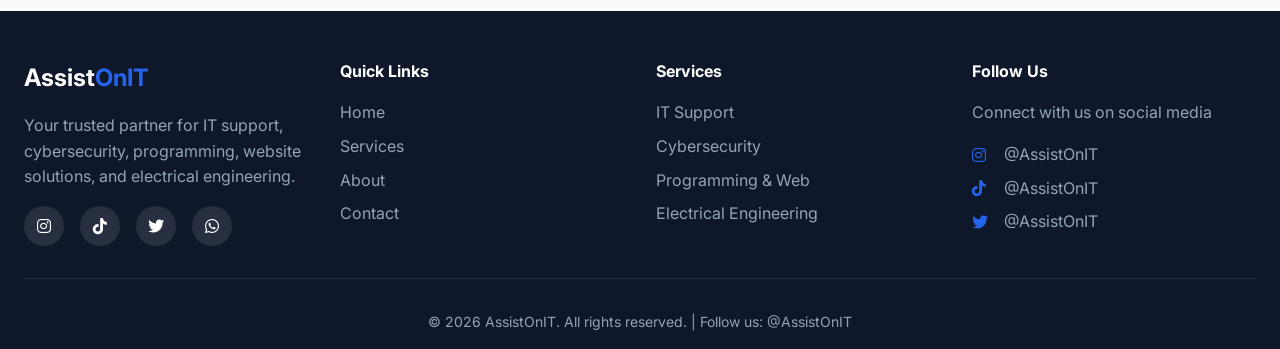
==== commit 1dcbcaca: "Update index.html" ====
--- a/index.html
+++ b/index.html
@@ -46,10 +46,7 @@
                     <span data-key="hero-title1">Your Trusted Partner for</span><br>
                     <span class="highlight" data-key="hero-title2">Technology & Digital Solutions</span>
                 </h1>
-                <p class="hero-subtitle" data-key="hero-subtitle">
-                    Professional IT support, cybersecurity, programming, website solutions, and electrical engineering services 
-                    for homes and businesses. Reliable, secure, and innovative.
-                </p>
+                <p class="hero-subtitle" data-key="hero-subtitle">Professional IT support, cybersecurity, programming, website solutions, and electrical engineering services for homes and businesses. Reliable, secure, and innovative.</p>
                 <div class="hero-buttons">
                     <a href="#contact" class="btn btn-primary" data-key="hero-btn1">Get Free Consultation</a>
                     <a href="#services" class="btn btn-secondary" data-key="hero-btn2">View Services</a>
@@ -82,11 +79,8 @@
                 <p data-key="services-subtitle">Comprehensive technology, digital, and engineering solutions tailored to your needs</p>
             </div>
             <div class="services-grid">
-                <!-- IT Support -->
-                <div class="service-card">
-                    <div class="service-icon">
-                        <i class="fas fa-laptop-code"></i>
-                    </div>
+                <div class="service-card">
+                    <div class="service-icon"><i class="fas fa-laptop-code"></i></div>
                     <h3 data-key="service1-title">IT Support & Consulting</h3>
                     <p data-key="service1-desc">Complete IT infrastructure management, help desk support, system maintenance, and technology consulting for businesses of all sizes.</p>
                     <ul class="service-features">
@@ -96,12 +90,8 @@
                         <li><i class="fas fa-check"></i> <span data-key="service1-feat4">Hardware & Software Installation</span></li>
                     </ul>
                 </div>
-
-                <!-- Cybersecurity -->
-                <div class="service-card">
-                    <div class="service-icon">
-                        <i class="fas fa-shield-alt"></i>
-                    </div>
+                <div class="service-card">
+                    <div class="service-icon"><i class="fas fa-shield-alt"></i></div>
                     <h3 data-key="service2-title">Cybersecurity</h3>
                     <p data-key="service2-desc">Protect your digital assets with advanced security solutions, threat detection, and comprehensive risk management strategies.</p>
                     <ul class="service-features">
@@ -111,12 +101,8 @@
                         <li><i class="fas fa-check"></i> <span data-key="service2-feat4">Compliance & Risk Assessment</span></li>
                     </ul>
                 </div>
-
-                <!-- Programming & Web Solutions -->
-                <div class="service-card">
-                    <div class="service-icon">
-                        <i class="fas fa-code"></i>
-                    </div>
+                <div class="service-card">
+                    <div class="service-icon"><i class="fas fa-code"></i></div>
                     <h3 data-key="service3-title">Programming & Web Solutions</h3>
                     <p data-key="service3-desc">Custom software development, website design, and web applications for homes and businesses.</p>
                     <ul class="service-features">
@@ -126,12 +112,8 @@
                         <li><i class="fas fa-check"></i> <span data-key="service3-feat4">CMS & Database Design</span></li>
                     </ul>
                 </div>
-
-                <!-- Electrical Engineering -->
-                <div class="service-card">
-                    <div class="service-icon">
-                        <i class="fas fa-microchip"></i>
-                    </div>
+                <div class="service-card">
+                    <div class="service-icon"><i class="fas fa-microchip"></i></div>
                     <h3 data-key="service4-title">Electrical Engineering</h3>
                     <p data-key="service4-desc">Innovative electrical engineering solutions for residential and commercial projects, from design to implementation.</p>
                     <ul class="service-features">
@@ -145,7 +127,7 @@
         </div>
     </section>
 
-    <!-- Service Tabs for More Details -->
+    <!-- Tabs Section -->
     <section class="service-details">
         <div class="container">
             <div class="section-header">
@@ -155,65 +137,25 @@
             </div>
             <div class="tabs">
                 <div class="tab-buttons">
-                    <button class="tab-btn active" data-tab="home" data-key="tab-home">For Home</button>
-                    <button class="tab-btn" data-tab="business" data-key="tab-business">For Business</button>
+                    <button class="tab-btn active" data-tab="home"><span data-key="tab-home">For Home</span></button>
+                    <button class="tab-btn" data-tab="business"><span data-key="tab-business">For Business</span></button>
                 </div>
                 <div class="tab-content active" id="home-tab">
                     <div class="tab-grid">
-                        <div class="tab-item">
-                            <i class="fas fa-wifi"></i>
-                            <h4 data-key="home1-title">Home Network Setup</h4>
-                            <p data-key="home1-desc">Secure, high-speed WiFi throughout your home</p>
-                        </div>
-                        <div class="tab-item">
-                            <i class="fas fa-video"></i>
-                            <h4 data-key="home2-title">Smart Home Security</h4>
-                            <p data-key="home2-desc">Cameras, sensors, and smart locks installation</p>
-                        </div>
-                        <div class="tab-item">
-                            <i class="fas fa-robot"></i>
-                            <h4 data-key="home3-title">Home Automation</h4>
-                            <p data-key="home3-desc">Voice-controlled lighting, thermostats, and appliances</p>
-                        </div>
-                        <div class="tab-item">
-                            <i class="fas fa-globe"></i>
-                            <h4 data-key="home4-title">Personal Websites</h4>
-                            <p data-key="home4-desc">Custom portfolio and personal websites</p>
-                        </div>
-                        <div class="tab-item">
-                            <i class="fas fa-plug"></i>
-                            <h4 data-key="home5-title">Electrical Upgrades</h4>
-                            <p data-key="home5-desc">Panel upgrades, EV chargers, and lighting installation</p>
-                        </div>
+                        <div class="tab-item"><i class="fas fa-wifi"></i><h4 data-key="home1-title">Home Network Setup</h4><p data-key="home1-desc">Secure, high-speed WiFi throughout your home</p></div>
+                        <div class="tab-item"><i class="fas fa-video"></i><h4 data-key="home2-title">Smart Home Security</h4><p data-key="home2-desc">Cameras, sensors, and smart locks installation</p></div>
+                        <div class="tab-item"><i class="fas fa-robot"></i><h4 data-key="home3-title">Home Automation</h4><p data-key="home3-desc">Voice-controlled lighting, thermostats, and appliances</p></div>
+                        <div class="tab-item"><i class="fas fa-globe"></i><h4 data-key="home4-title">Personal Websites</h4><p data-key="home4-desc">Custom portfolio and personal websites</p></div>
+                        <div class="tab-item"><i class="fas fa-plug"></i><h4 data-key="home5-title">Electrical Upgrades</h4><p data-key="home5-desc">Panel upgrades, EV chargers, and lighting installation</p></div>
                     </div>
                 </div>
                 <div class="tab-content" id="business-tab">
                     <div class="tab-grid">
-                        <div class="tab-item">
-                            <i class="fas fa-server"></i>
-                            <h4 data-key="business1-title">Server Management</h4>
-                            <p data-key="business1-desc">On-premise and cloud server solutions</p>
-                        </div>
-                        <div class="tab-item">
-                            <i class="fas fa-lock"></i>
-                            <h4 data-key="business2-title">Enterprise Security</h4>
-                            <p data-key="business2-desc">Firewalls, VPNs, and intrusion detection</p>
-                        </div>
-                        <div class="tab-item">
-                            <i class="fas fa-chart-line"></i>
-                            <h4 data-key="business3-title">IT Infrastructure</h4>
-                            <p data-key="business3-desc">Scalable solutions for growing businesses</p>
-                        </div>
-                        <div class="tab-item">
-                            <i class="fas fa-shopping-cart"></i>
-                            <h4 data-key="business4-title">E-commerce Solutions</h4>
-                            <p data-key="business4-desc">Online stores with payment integration</p>
-                        </div>
-                        <div class="tab-item">
-                            <i class="fas fa-users"></i>
-                            <h4 data-key="business5-title">Managed Services</h4>
-                            <p data-key="business5-desc">Complete IT department outsourcing</p>
-                        </div>
+                        <div class="tab-item"><i class="fas fa-server"></i><h4 data-key="business1-title">Server Management</h4><p data-key="business1-desc">On-premise and cloud server solutions</p></div>
+                        <div class="tab-item"><i class="fas fa-lock"></i><h4 data-key="business2-title">Enterprise Security</h4><p data-key="business2-desc">Firewalls, VPNs, and intrusion detection</p></div>
+                        <div class="tab-item"><i class="fas fa-chart-line"></i><h4 data-key="business3-title">IT Infrastructure</h4><p data-key="business3-desc">Scalable solutions for growing businesses</p></div>
+                        <div class="tab-item"><i class="fas fa-shopping-cart"></i><h4 data-key="business4-title">E-commerce Solutions</h4><p data-key="business4-desc">Online stores with payment integration</p></div>
+                        <div class="tab-item"><i class="fas fa-users"></i><h4 data-key="business5-title">Managed Services</h4><p data-key="business5-desc">Complete IT department outsourcing</p></div>
                     </div>
                 </div>
             </div>
@@ -229,42 +171,13 @@
                     <h2 data-key="about-title">Why Choose AssistOnIT?</h2>
                     <p data-key="about-desc">With years of experience in IT, cybersecurity, programming, web development, and electrical engineering, we bring together multiple essential disciplines to provide complete technology solutions for modern homes and businesses.</p>
                     <div class="about-features">
-                        <div class="about-feature">
-                            <i class="fas fa-certificate"></i>
-                            <div>
-                                <h4 data-key="about-feat1-title">Certified Professionals</h4>
-                                <p data-key="about-feat1-desc">Industry-certified experts in all domains</p>
-                            </div>
-                        </div>
-                        <div class="about-feature">
-                            <i class="fas fa-clock"></i>
-                            <div>
-                                <h4 data-key="about-feat2-title">Rapid Response</h4>
-                                <p data-key="about-feat2-desc">Quick turnaround times and emergency support</p>
-                            </div>
-                        </div>
-                        <div class="about-feature">
-                            <i class="fas fa-hand-holding-usd"></i>
-                            <div>
-                                <h4 data-key="about-feat3-title">Competitive Pricing</h4>
-                                <p data-key="about-feat3-desc">Transparent pricing with no hidden fees</p>
-                            </div>
-                        </div>
-                        <div class="about-feature">
-                            <i class="fas fa-headset"></i>
-                            <div>
-                                <h4 data-key="about-feat4-title">24/7 Support</h4>
-                                <p data-key="about-feat4-desc">Round-the-clock assistance when you need it</p>
-                            </div>
-                        </div>
-                    </div>
-                </div>
-                <div class="about-image">
-                    <div class="image-placeholder">
-                        <i class="fas fa-chalkboard-user"></i>
-                        <p data-key="about-image-text">Expert Team Ready to Help</p>
-                    </div>
-                </div>
+                        <div class="about-feature"><i class="fas fa-certificate"></i><div><h4 data-key="about-feat1-title">Certified Professionals</h4><p data-key="about-feat1-desc">Industry-certified experts in all domains</p></div></div>
+                        <div class="about-feature"><i class="fas fa-clock"></i><div><h4 data-key="about-feat2-title">Rapid Response</h4><p data-key="about-feat2-desc">Quick turnaround times and emergency support</p></div></div>
+                        <div class="about-feature"><i class="fas fa-hand-holding-usd"></i><div><h4 data-key="about-feat3-title">Competitive Pricing</h4><p data-key="about-feat3-desc">Transparent pricing with no hidden fees</p></div></div>
+                        <div class="about-feature"><i class="fas fa-headset"></i><div><h4 data-key="about-feat4-title">24/7 Support</h4><p data-key="about-feat4-desc">Round-the-clock assistance when you need it</p></div></div>
+                    </div>
+                </div>
+                <div class="about-image"><div class="image-placeholder"><i class="fas fa-chalkboard-user"></i><p data-key="about-image-text">Expert Team Ready to Help</p></div></div>
             </div>
         </div>
     </section>
@@ -279,36 +192,14 @@
             </div>
             <div class="contact-grid">
                 <div class="contact-info">
-                    <div class="info-card">
-                        <i class="fas fa-envelope"></i>
-                        <h4 data-key="contact-email-title">Email Us</h4>
-                        <p><a href="mailto:assistonit@outlook.com">assistonit@outlook.com</a></p>
-                    </div>
-                    <div class="info-card">
-                        <i class="fas fa-phone-alt"></i>
-                        <h4 data-key="contact-phone-title">Call Us</h4>
-                        <p><a href="tel:+355684646464">+355 68 46 46 464</a></p>
-                    </div>
-                    <div class="info-card">
-                        <i class="fab fa-whatsapp"></i>
-                        <h4 data-key="contact-wa-title">WhatsApp Us</h4>
-                        <p><a href="https://wa.me/355684646464?text=Hello%20AssistOnIT%2C%20I%27m%20interested%20in%20your%20services" target="_blank">+355 68 46 46 464</a></p>
-                    </div>
-                    <div class="info-card">
-                        <i class="fas fa-clock"></i>
-                        <h4 data-key="contact-hours-title">Business Hours</h4>
-                        <p data-key="hours1">Monday - Friday: 8AM - 8PM</p>
-                        <p data-key="hours2">Saturday: 10AM - 4PM</p>
-                        <p data-key="hours3">Sunday: Emergency Only</p>
-                    </div>
+                    <div class="info-card"><i class="fas fa-envelope"></i><h4 data-key="contact-email-title">Email Us</h4><p><a href="mailto:assistonit@outlook.com">assistonit@outlook.com</a></p></div>
+                    <div class="info-card"><i class="fas fa-phone-alt"></i><h4 data-key="contact-phone-title">Call Us</h4><p><a href="tel:+355684646464">+355 68 46 46 464</a></p></div>
+                    <div class="info-card"><i class="fab fa-whatsapp"></i><h4 data-key="contact-wa-title">WhatsApp Us</h4><p><a href="https://wa.me/355684646464" target="_blank">+355 68 46 46 464</a></p></div>
+                    <div class="info-card"><i class="fas fa-clock"></i><h4 data-key="contact-hours-title">Business Hours</h4><p data-key="hours1">Monday - Friday: 8AM - 8PM</p><p data-key="hours2">Saturday: 10AM - 4PM</p><p data-key="hours3">Sunday: Emergency Only</p></div>
                 </div>
                 <form class="contact-form" id="contactForm">
-                    <div class="form-group">
-                        <input type="text" id="name" name="name" placeholder="Your Name" data-key-placeholder="form-name" required>
-                    </div>
-                    <div class="form-group">
-                        <input type="email" id="email" name="email" placeholder="Your Email" data-key-placeholder="form-email" required>
-                    </div>
+                    <div class="form-group"><input type="text" id="name" name="name" placeholder="Your Name" data-key-placeholder="form-name" required></div>
+                    <div class="form-group"><input type="email" id="email" name="email" placeholder="Your Email" data-key-placeholder="form-email" required></div>
                     <div class="form-group">
                         <select id="service" name="service">
                             <option value="" data-key="form-service-default">Select Service Needed</option>
@@ -319,9 +210,7 @@
                             <option value="Multiple Services" data-key="form-service5">Multiple Services</option>
                         </select>
                     </div>
-                    <div class="form-group">
-                        <textarea id="message" name="message" rows="5" placeholder="Tell us about your project..." data-key-placeholder="form-message" required></textarea>
-                    </div>
+                    <div class="form-group"><textarea id="message" name="message" rows="5" placeholder="Tell us about your project..." data-key-placeholder="form-message" required></textarea></div>
                     <button type="submit" class="btn btn-primary btn-block" data-key="form-submit">Send Message</button>
                     <p class="form-note" data-key="form-note">We'll respond within 24 hours</p>
                 </form>
@@ -337,10 +226,10 @@
                     <h3>Assist<span>OnIT</span></h3>
                     <p data-key="footer-desc">Your trusted partner for IT support, cybersecurity, programming, website solutions, and electrical engineering.</p>
                     <div class="social-links">
-                        <a href="https://www.instagram.com/AssistOnIT" target="_blank" rel="noopener noreferrer"><i class="fab fa-instagram"></i></a>
-                        <a href="https://www.tiktok.com/@AssistOnIT" target="_blank" rel="noopener noreferrer"><i class="fab fa-tiktok"></i></a>
-                        <a href="https://twitter.com/AssistOnIT" target="_blank" rel="noopener noreferrer"><i class="fab fa-twitter"></i></a>
-                        <a href="https://wa.me/355684646464" target="_blank" rel="noopener noreferrer"><i class="fab fa-whatsapp"></i></a>
+                        <a href="https://www.instagram.com/AssistOnIT" target="_blank"><i class="fab fa-instagram"></i></a>
+                        <a href="https://www.tiktok.com/@AssistOnIT" target="_blank"><i class="fab fa-tiktok"></i></a>
+                        <a href="https://twitter.com/AssistOnIT" target="_blank"><i class="fab fa-twitter"></i></a>
+                        <a href="https://wa.me/355684646464" target="_blank"><i class="fab fa-whatsapp"></i></a>
                     </div>
                 </div>
                 <div class="footer-links">
@@ -365,15 +254,14 @@
                     <h4 data-key="footer-follow">Follow Us</h4>
                     <p data-key="footer-social-text">Connect with us on social media</p>
                     <div class="social-handles">
-                        <p><i class="fab fa-instagram"></i> <a href="https://www.instagram.com/AssistOnIT" target="_blank" rel="noopener noreferrer">@AssistOnIT</a></p>
-                        <p><i class="fab fa-tiktok"></i> <a href="https://www.tiktok.com/@AssistOnIT" target="_blank" rel="noopener noreferrer">@AssistOnIT</a></p>
-                        <p><i class="fab fa-twitter"></i> <a href="https://twitter.com/AssistOnIT" target="_blank" rel="noopener noreferrer">@AssistOnIT</a></p>
-                        <p><i class="fab fa-whatsapp"></i> <a href="https://wa.me/355684646464" target="_blank" rel="noopener noreferrer">WhatsApp</a></p>
+                        <p><i class="fab fa-instagram"></i> <a href="https://www.instagram.com/AssistOnIT">@AssistOnIT</a></p>
+                        <p><i class="fab fa-tiktok"></i> <a href="https://www.tiktok.com/@AssistOnIT">@AssistOnIT</a></p>
+                        <p><i class="fab fa-twitter"></i> <a href="https://twitter.com/AssistOnIT">@AssistOnIT</a></p>
                     </div>
                 </div>
             </div>
             <div class="footer-bottom">
-                <p>&copy; 2026 AssistOnIT. <span data-key="footer-rights">All rights reserved.</span> | <span data-key="footer-follow-text">Follow us:</span> <a href="https://www.instagram.com/AssistOnIT" target="_blank" rel="noopener noreferrer">@AssistOnIT</a></p>
+                <p>&copy; 2026 AssistOnIT. <span data-key="footer-rights">All rights reserved.</span> | <span data-key="footer-follow-text">Follow us:</span> <a href="https://www.instagram.com/AssistOnIT">@AssistOnIT</a></p>
             </div>
         </div>
     </footer>
--- a/styles.css
+++ b/styles.css
@@ -99,6 +99,35 @@
     transition: 0.3s;
 }
 
+/* Language Switcher Styles */
+.language-switcher {
+    display: flex;
+    gap: 0.5rem;
+    margin-left: 2rem;
+}
+
+.lang-btn {
+    background: transparent;
+    border: 1px solid var(--primary-color);
+    color: var(--primary-color);
+    padding: 0.4rem 0.8rem;
+    border-radius: 6px;
+    cursor: pointer;
+    font-weight: 600;
+    font-size: 0.875rem;
+    transition: all 0.3s;
+}
+
+.lang-btn:hover {
+    background: var(--primary-color);
+    color: white;
+}
+
+.lang-btn.active {
+    background: var(--primary-color);
+    color: white;
+}
+
 /* Hero Section */
 .hero {
     background: linear-gradient(135deg, #667eea 0%, #764ba2 100%);
@@ -717,6 +746,16 @@
         left: 0;
     }
     
+    .language-switcher {
+        margin-left: auto;
+        margin-right: 1rem;
+    }
+    
+    .lang-btn {
+        padding: 0.3rem 0.6rem;
+        font-size: 0.75rem;
+    }
+    
     .hero-title {
         font-size: 2rem;
     }
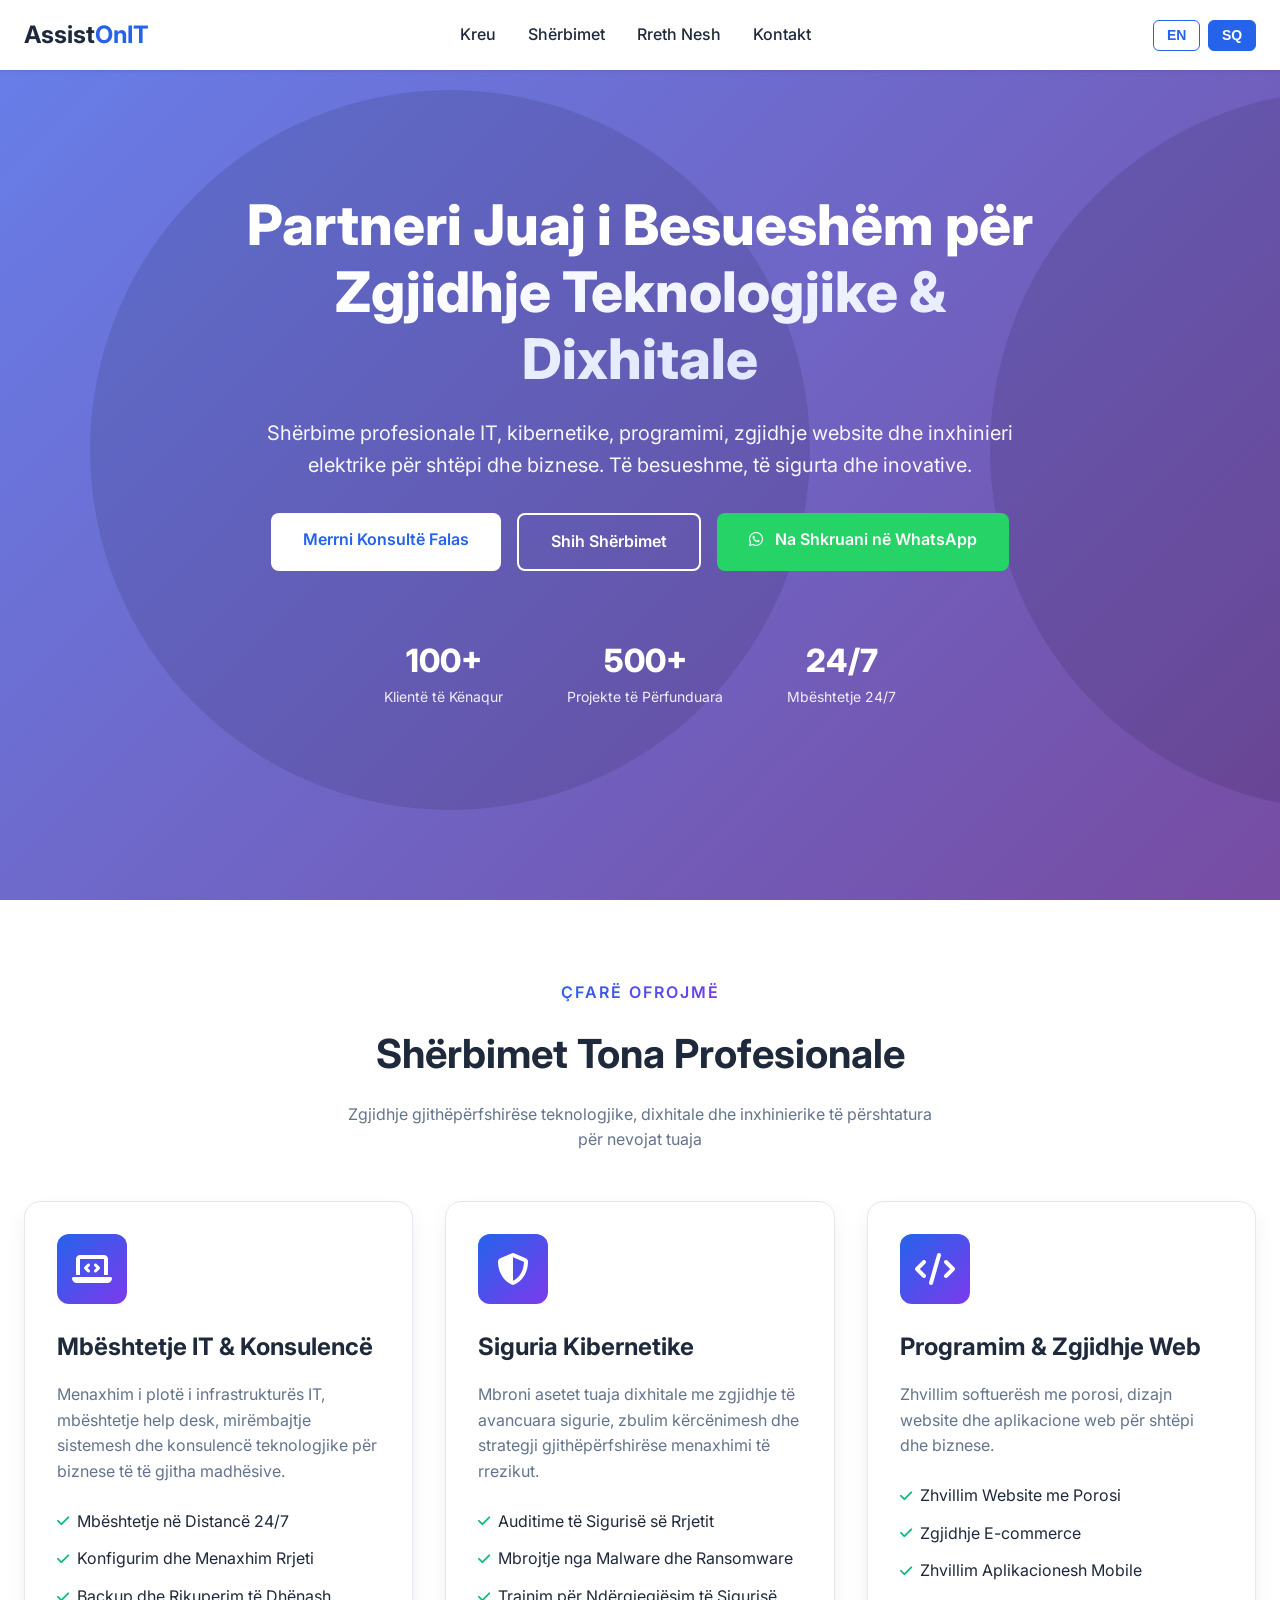
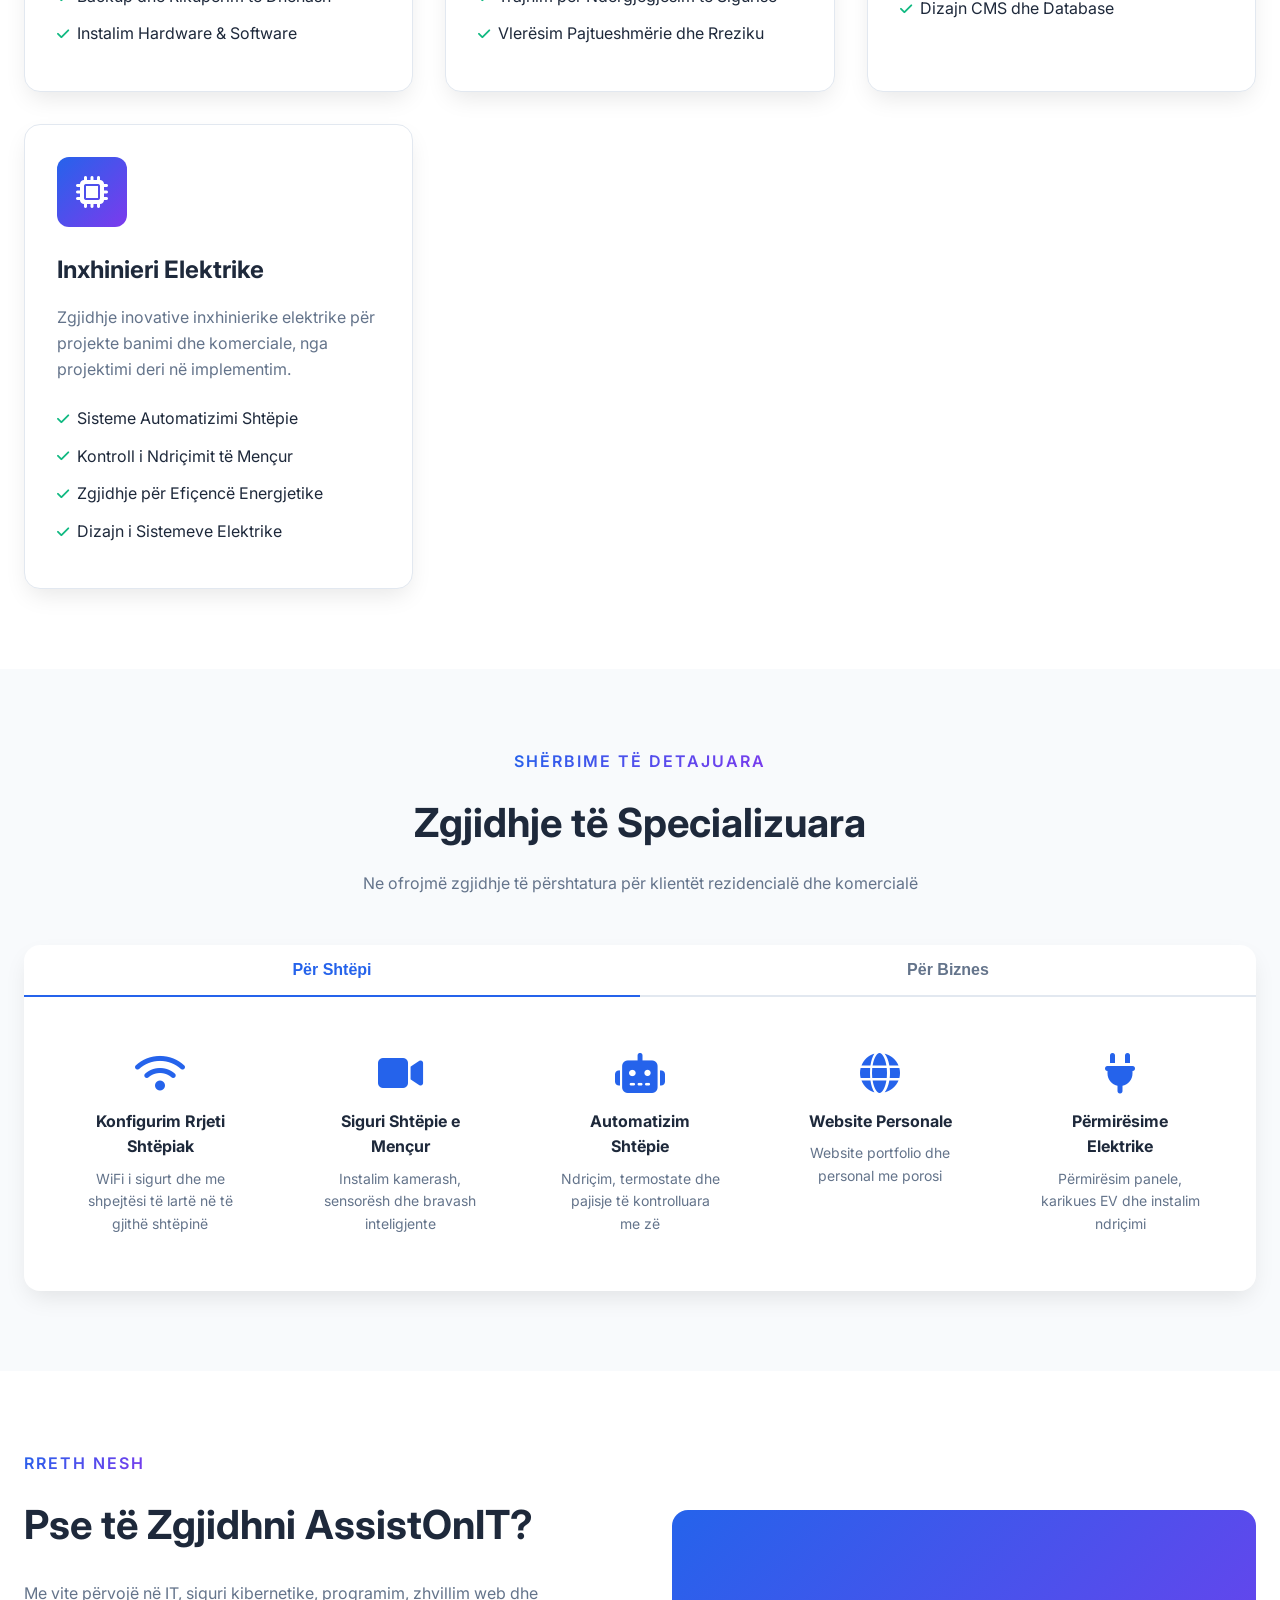
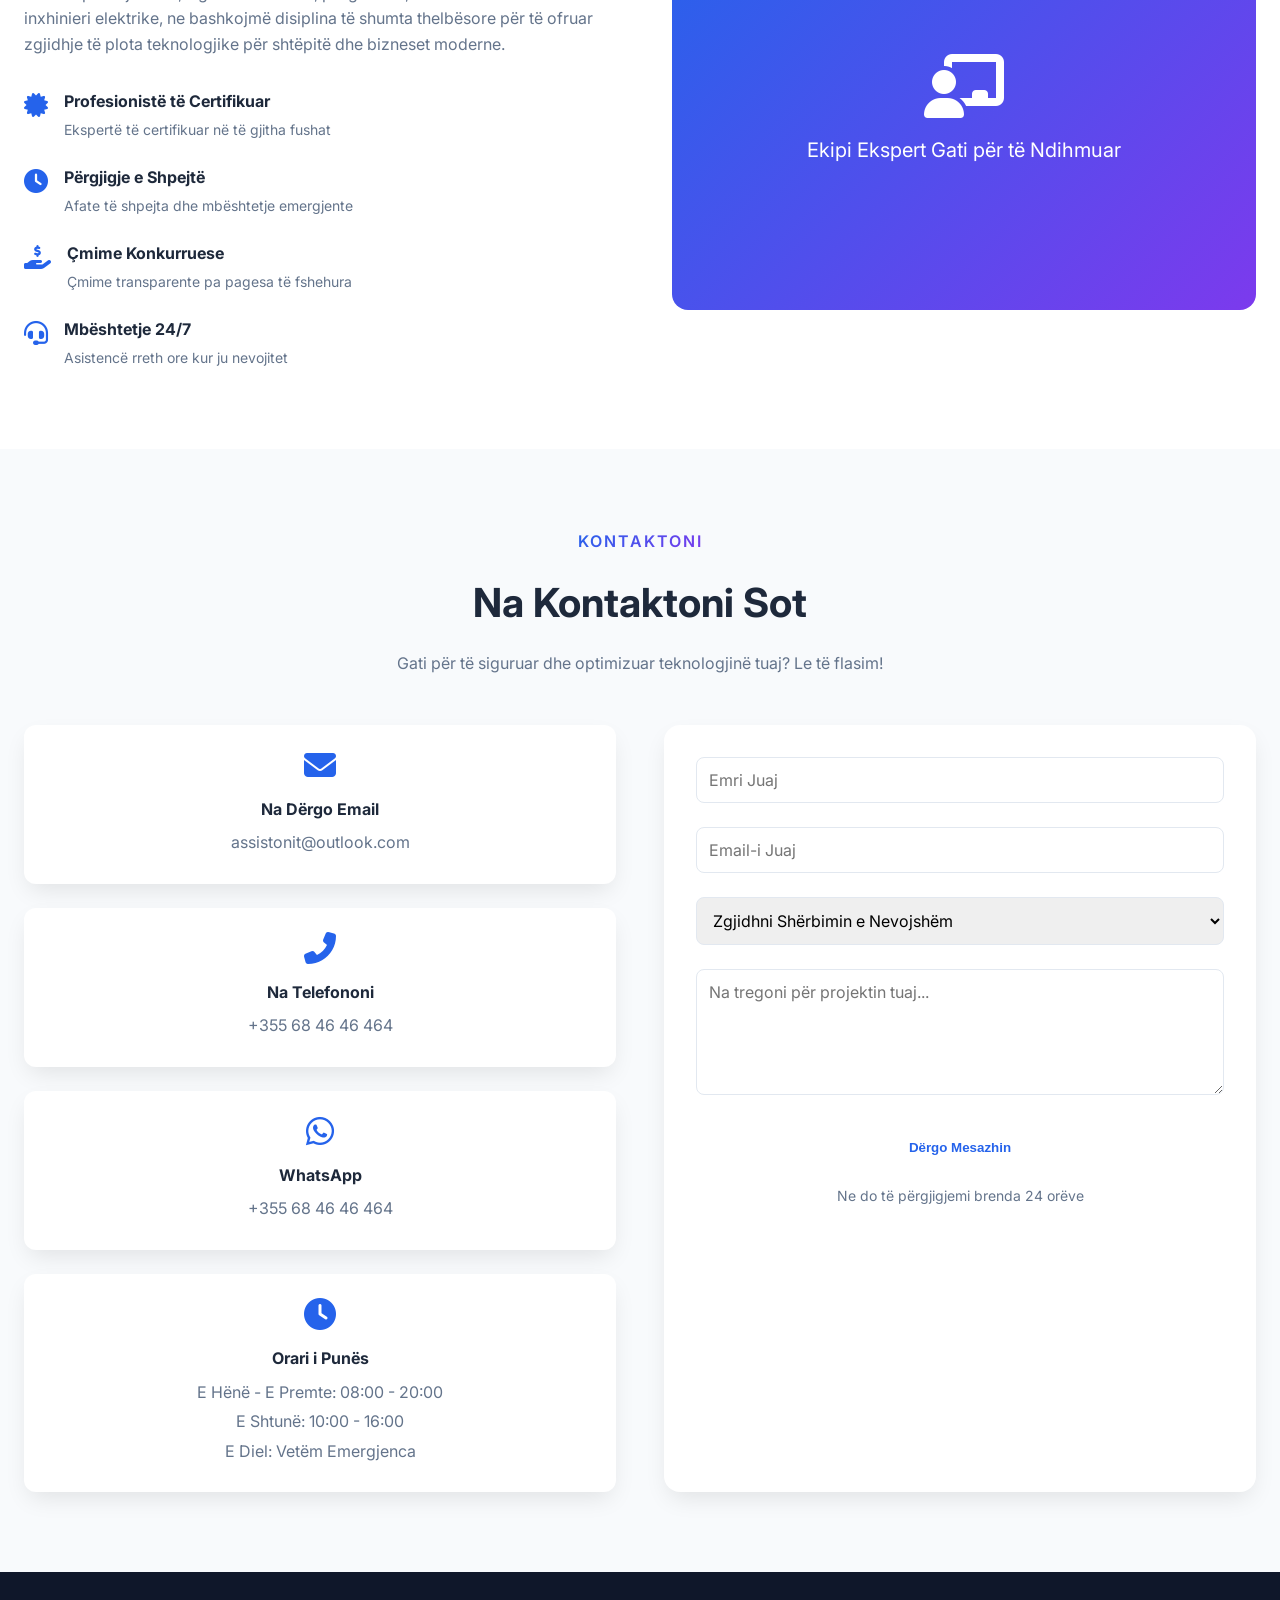
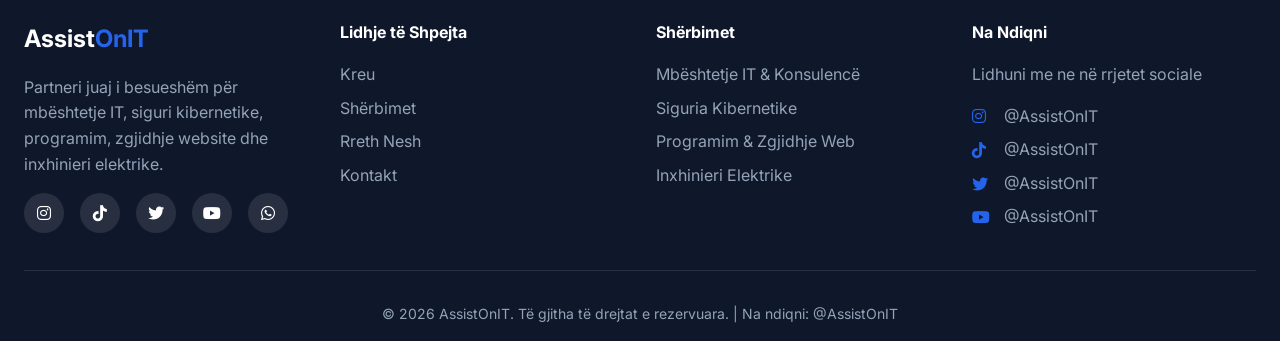
==== commit 9cd6084b: "Update index.html" ====
--- a/index.html
+++ b/index.html
@@ -197,7 +197,7 @@
                     <div class="info-card"><i class="fab fa-whatsapp"></i><h4 data-key="contact-wa-title">WhatsApp Us</h4><p><a href="https://wa.me/355684646464" target="_blank">+355 68 46 46 464</a></p></div>
                     <div class="info-card"><i class="fas fa-clock"></i><h4 data-key="contact-hours-title">Business Hours</h4><p data-key="hours1">Monday - Friday: 8AM - 8PM</p><p data-key="hours2">Saturday: 10AM - 4PM</p><p data-key="hours3">Sunday: Emergency Only</p></div>
                 </div>
-                <form class="contact-form" id="contactForm">
+                <form class="contact-form" id="contactForm" action="https://formsubmit.co/assistonit@outlook.com" method="POST">
                     <div class="form-group"><input type="text" id="name" name="name" placeholder="Your Name" data-key-placeholder="form-name" required></div>
                     <div class="form-group"><input type="email" id="email" name="email" placeholder="Your Email" data-key-placeholder="form-email" required></div>
                     <div class="form-group">
@@ -211,6 +211,8 @@
                         </select>
                     </div>
                     <div class="form-group"><textarea id="message" name="message" rows="5" placeholder="Tell us about your project..." data-key-placeholder="form-message" required></textarea></div>
+                    <input type="hidden" name="_subject" value="New Contact from AssistOnIT Website!">
+                    <input type="hidden" name="_captcha" value="false">
                     <button type="submit" class="btn btn-primary btn-block" data-key="form-submit">Send Message</button>
                     <p class="form-note" data-key="form-note">We'll respond within 24 hours</p>
                 </form>
@@ -229,6 +231,7 @@
                         <a href="https://www.instagram.com/AssistOnIT" target="_blank"><i class="fab fa-instagram"></i></a>
                         <a href="https://www.tiktok.com/@AssistOnIT" target="_blank"><i class="fab fa-tiktok"></i></a>
                         <a href="https://twitter.com/AssistOnIT" target="_blank"><i class="fab fa-twitter"></i></a>
+                        <a href="https://www.youtube.com/@AssistOnIT" target="_blank"><i class="fab fa-youtube"></i></a>
                         <a href="https://wa.me/355684646464" target="_blank"><i class="fab fa-whatsapp"></i></a>
                     </div>
                 </div>
@@ -257,6 +260,7 @@
                         <p><i class="fab fa-instagram"></i> <a href="https://www.instagram.com/AssistOnIT">@AssistOnIT</a></p>
                         <p><i class="fab fa-tiktok"></i> <a href="https://www.tiktok.com/@AssistOnIT">@AssistOnIT</a></p>
                         <p><i class="fab fa-twitter"></i> <a href="https://twitter.com/AssistOnIT">@AssistOnIT</a></p>
+                        <p><i class="fab fa-youtube"></i> <a href="https://www.youtube.com/@AssistOnIT">@AssistOnIT</a></p>
                     </div>
                 </div>
             </div>
